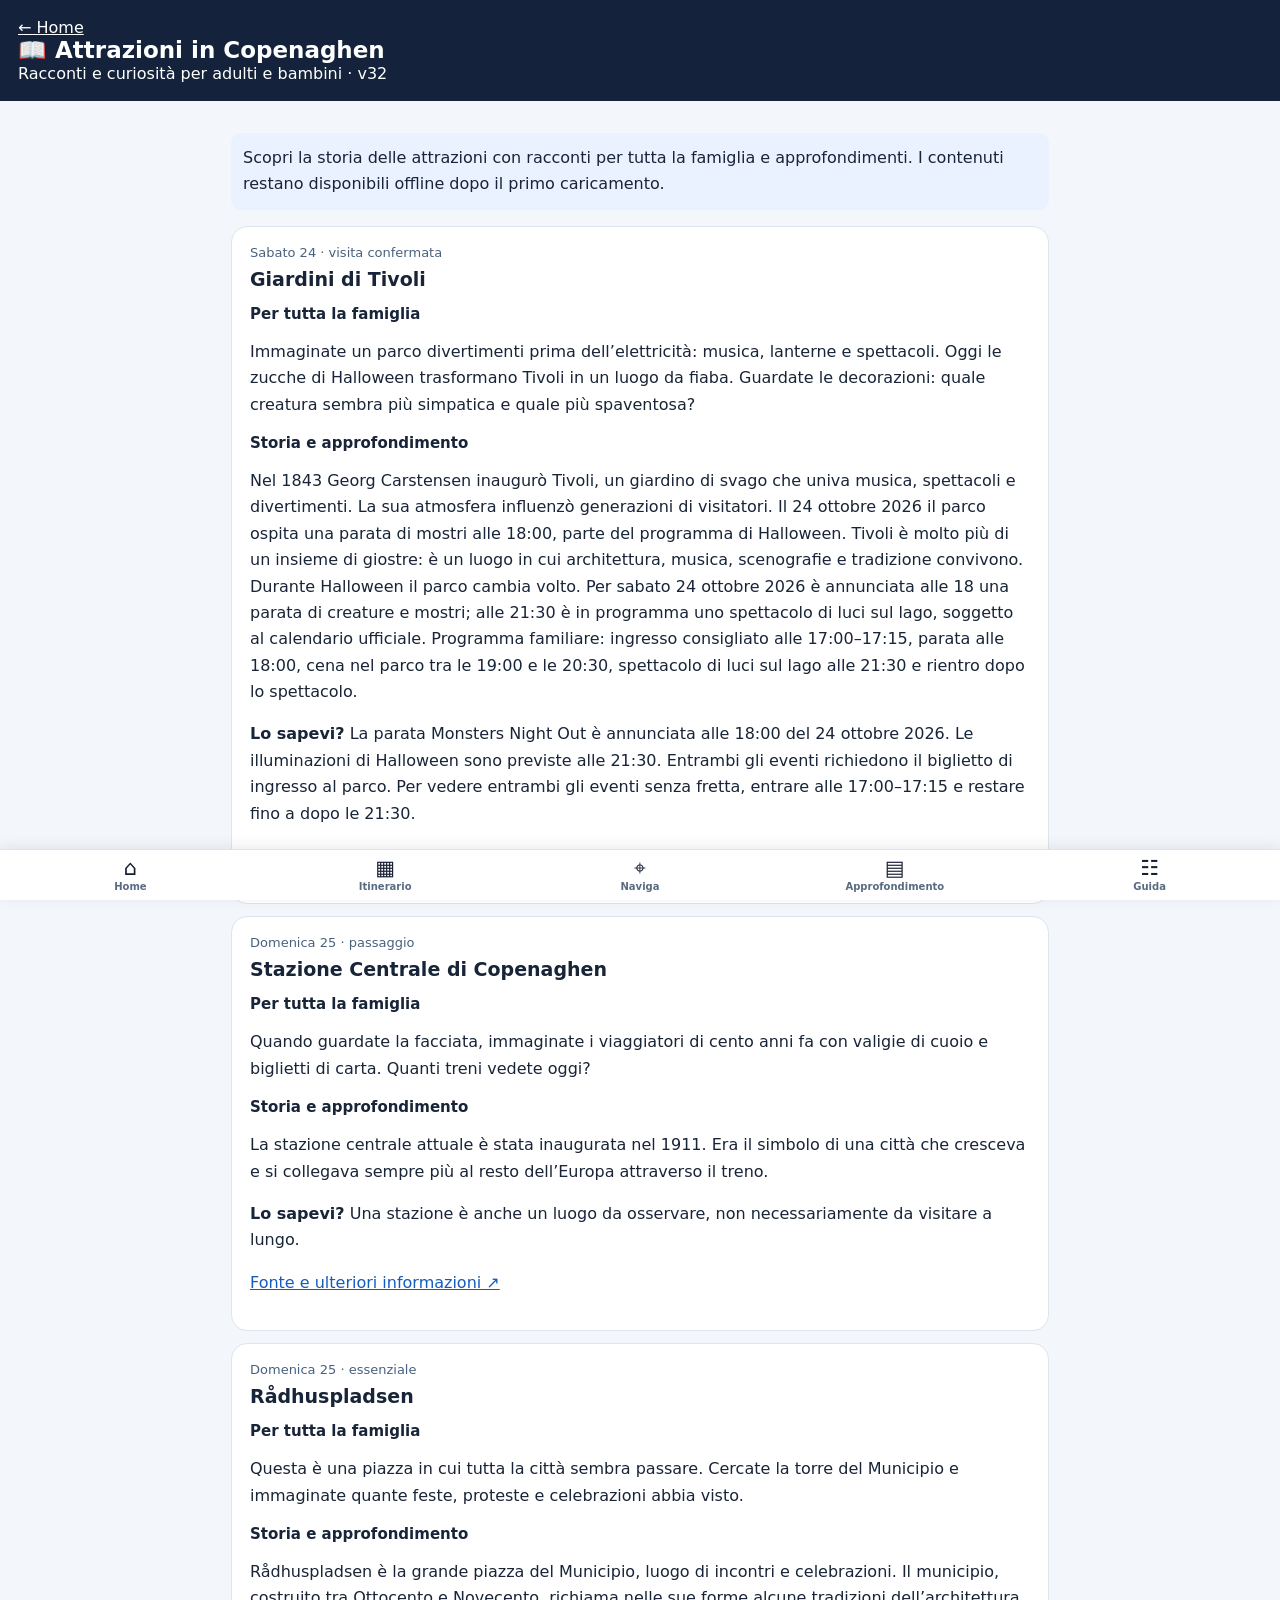
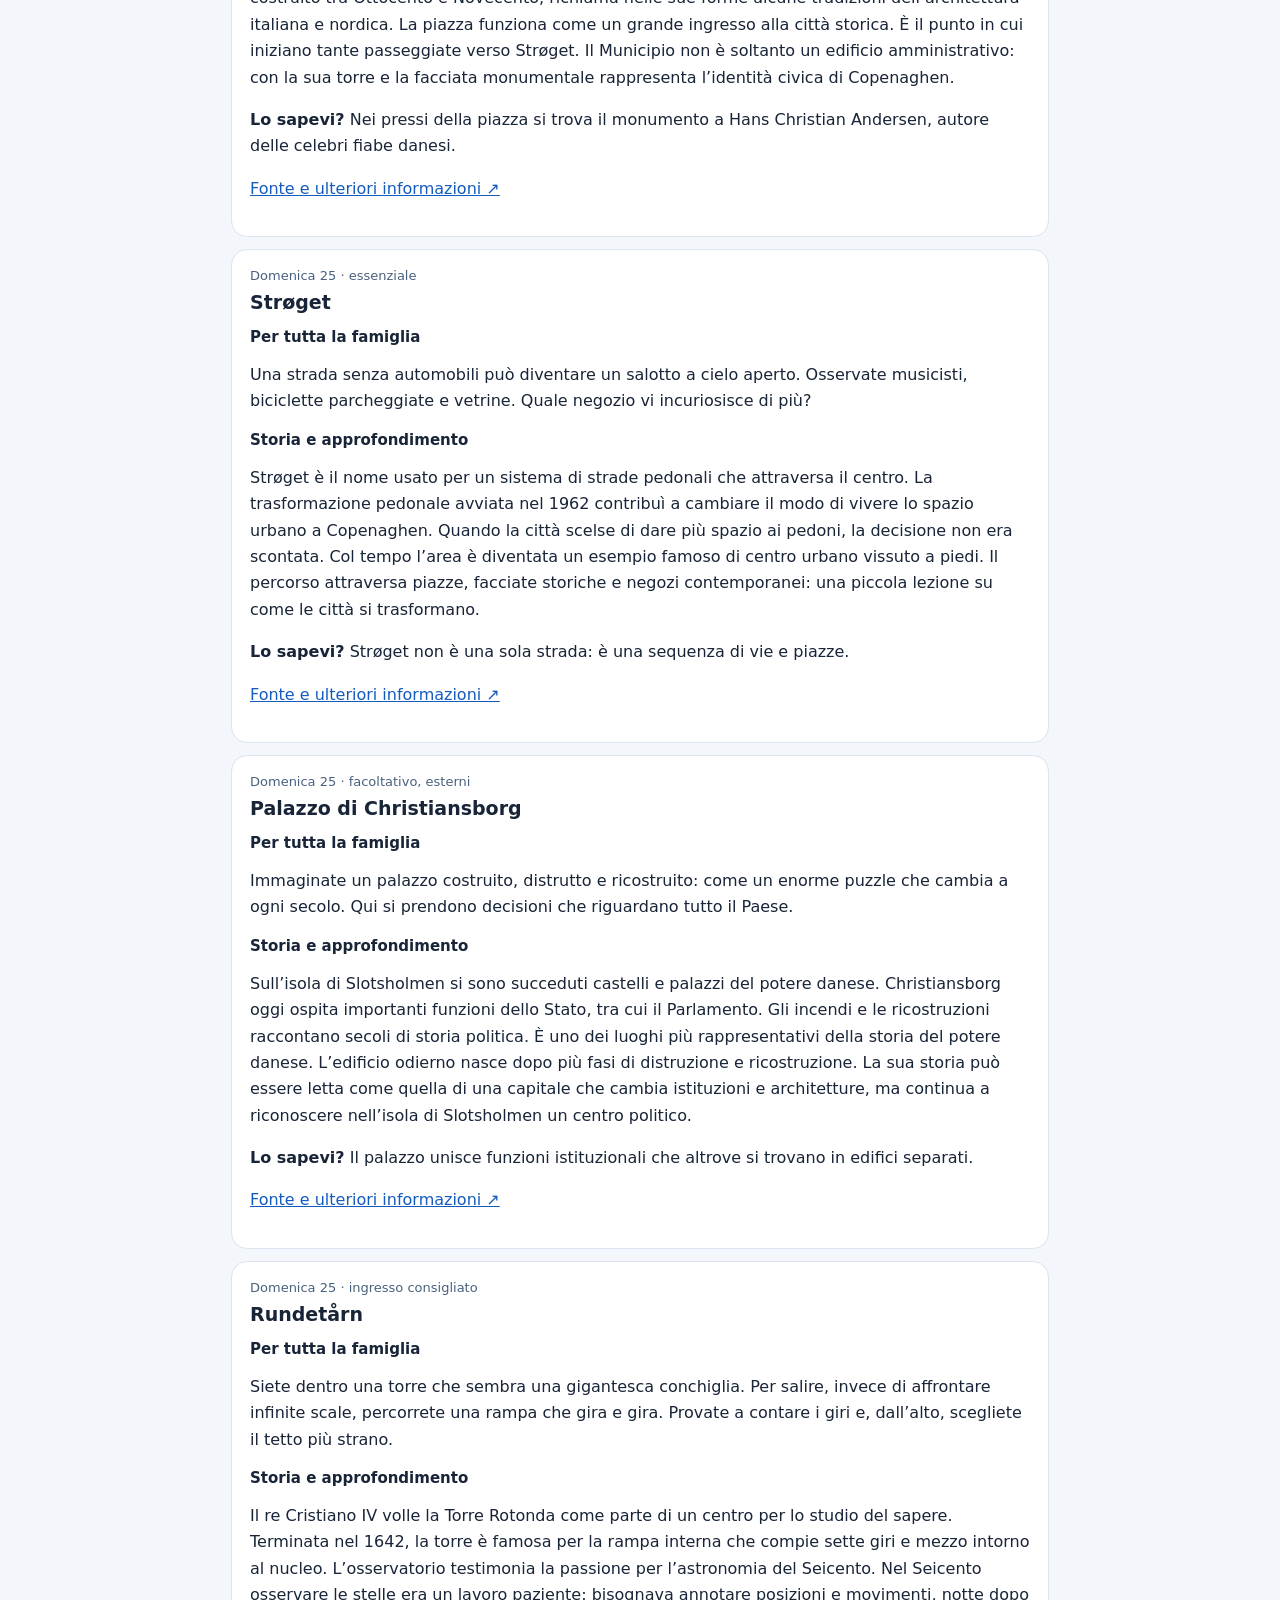
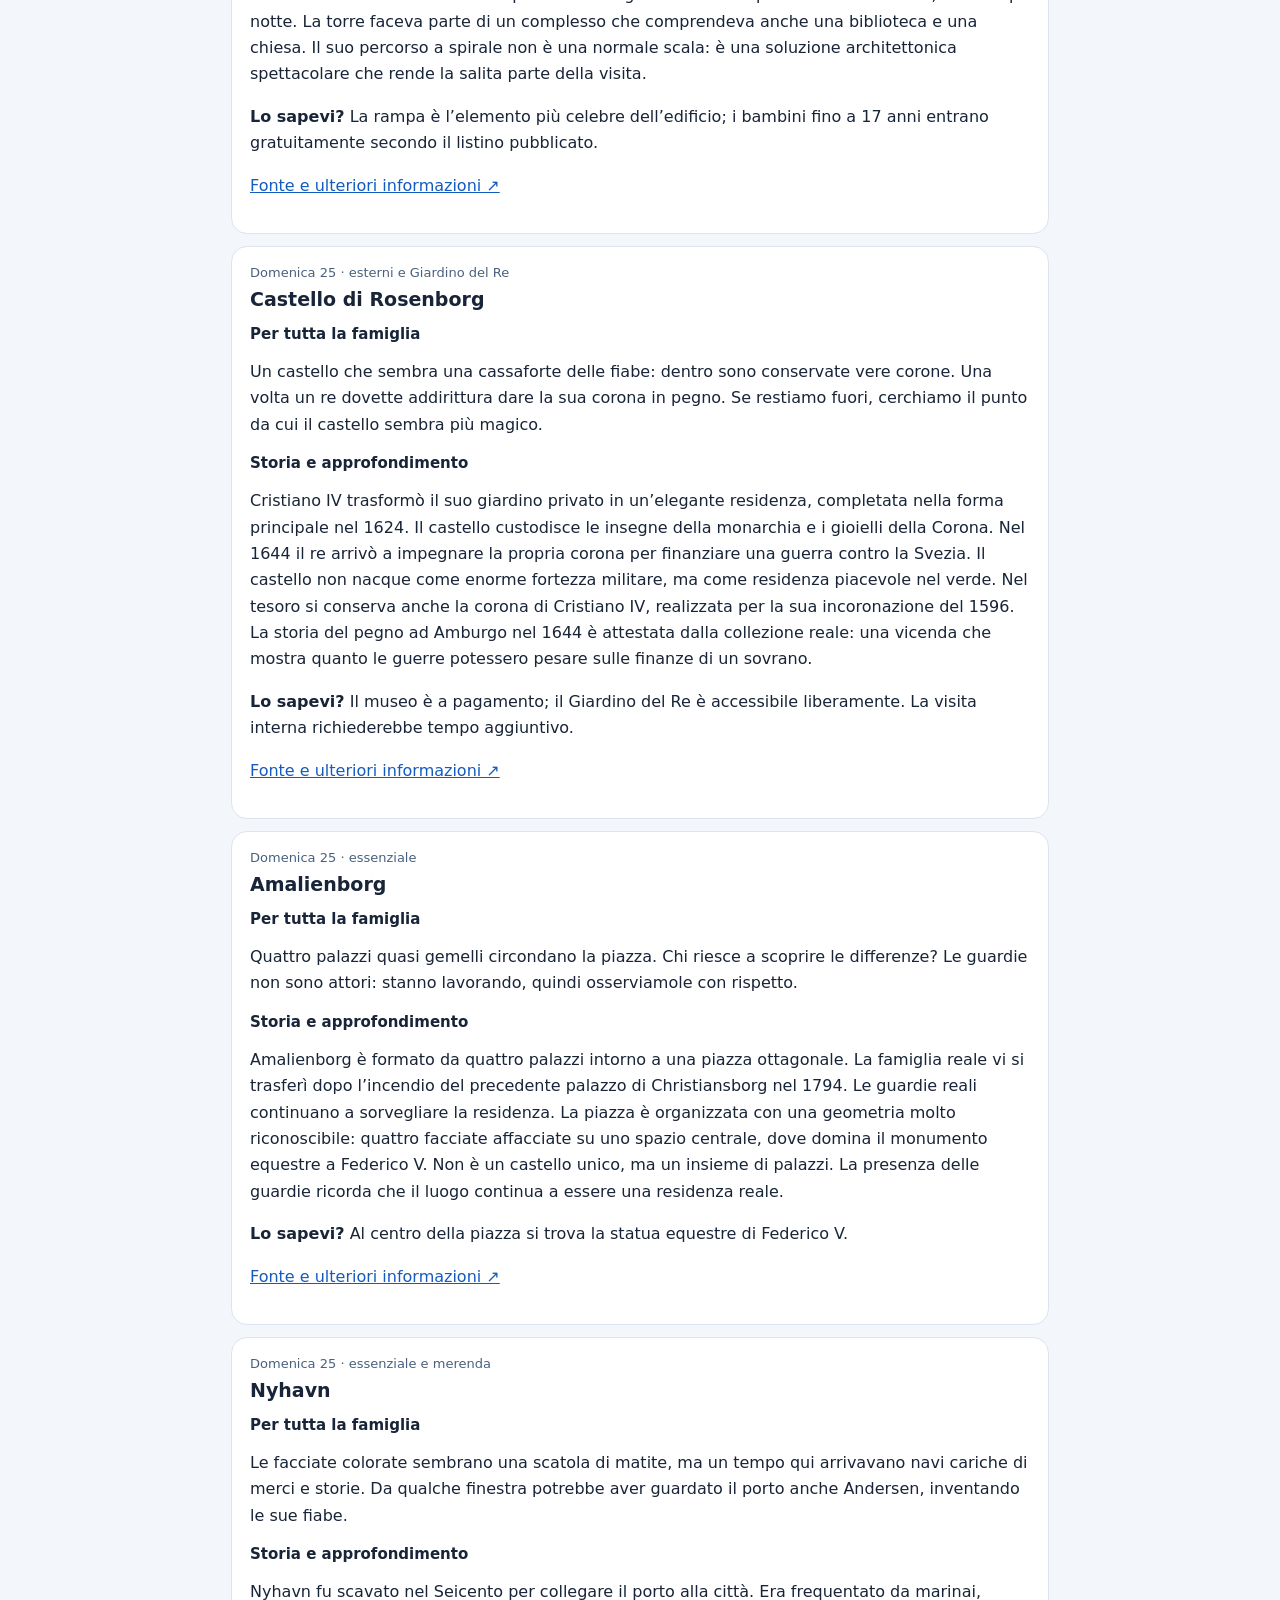
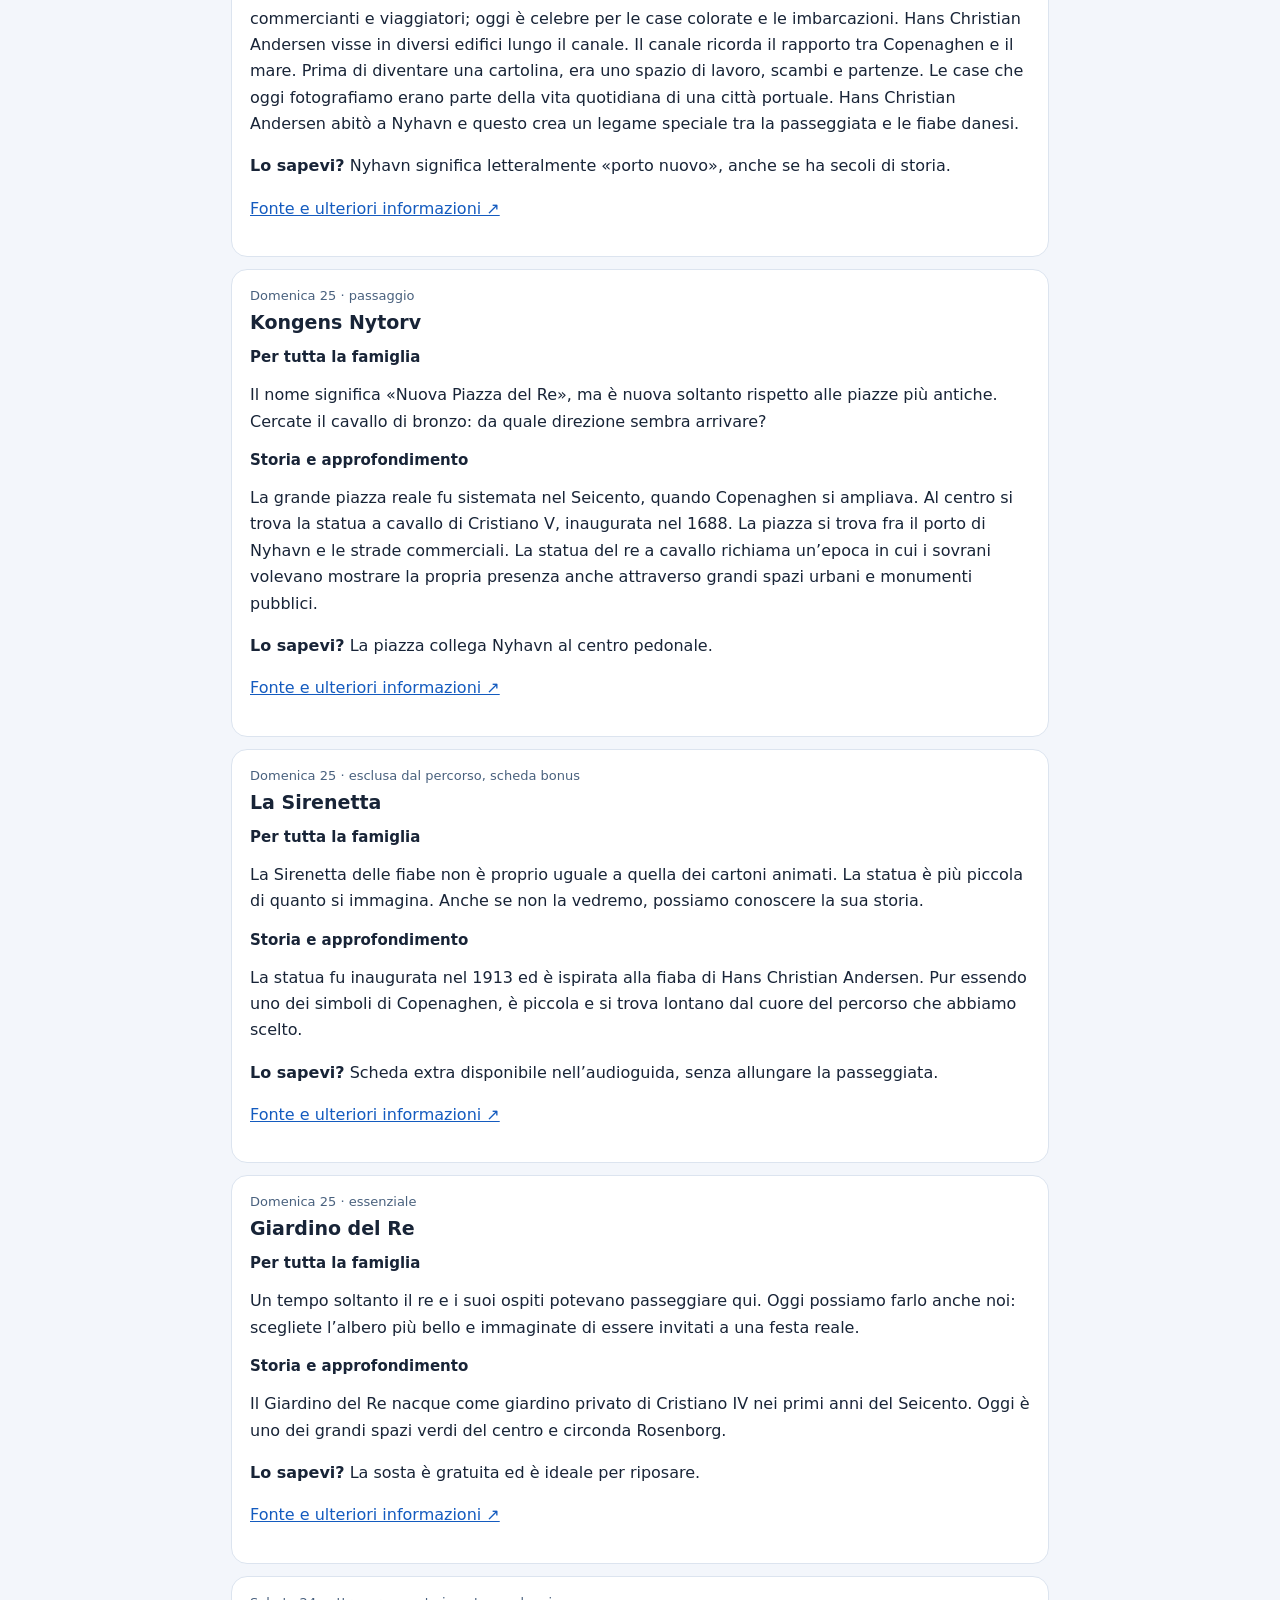
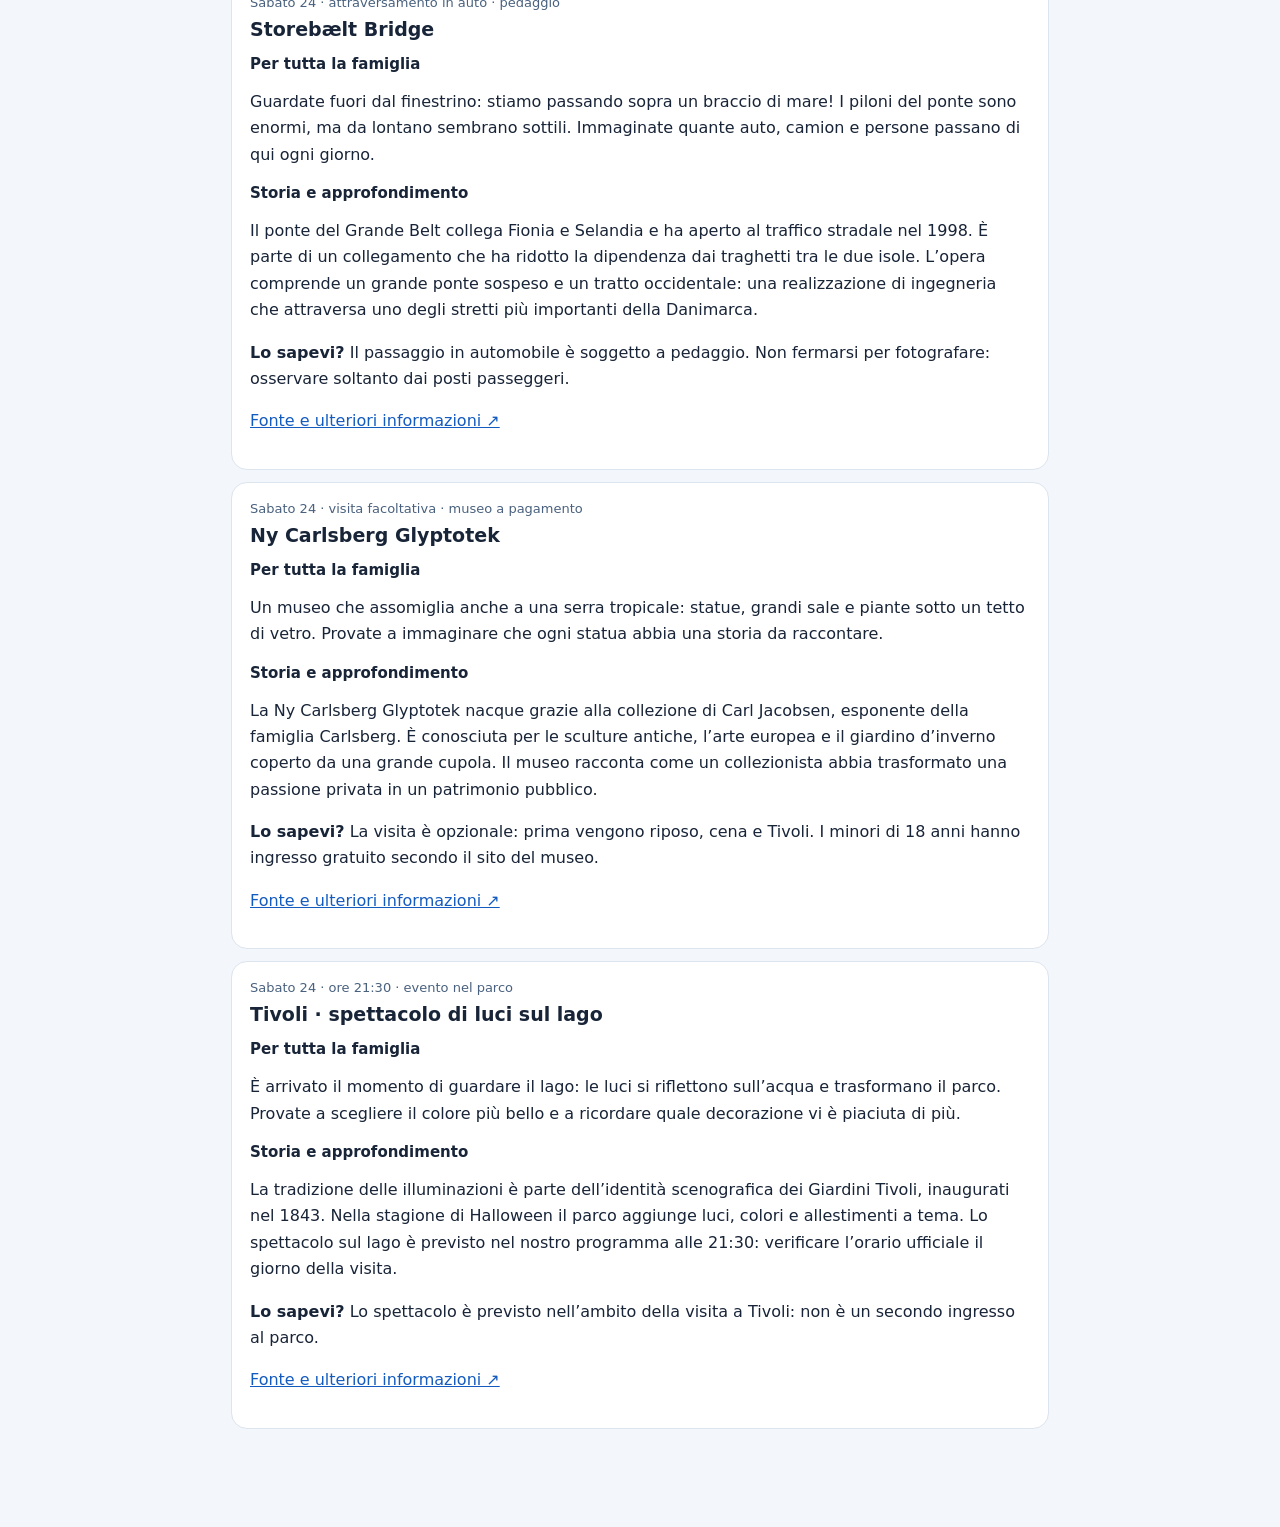
==== approfondimento.html @ 32ec7ba3 "Add files via upload" ====
<!doctype html><html lang="it"><head><meta charset="utf-8"><meta name="viewport" content="width=device-width,initial-scale=1"><title>Attrazioni in Copenaghen · v32</title><link rel="stylesheet" href="theme.css"><script defer src="theme.js"></script><style>:root{font-family:system-ui,Arial,sans-serif;color:#182437;background:#f3f6fb}*{box-sizing:border-box}body{margin:0}.top{background:#14233b;color:white;padding:18px}main{max-width:850px;margin:auto;padding:16px}.card{background:white;border:1px solid #dce4ef;border-radius:16px;padding:18px;margin:12px 0;break-inside:avoid}.tag{color:#49617e;font-size:13px}h1{margin:0;font-size:23px}h2{font-size:19px;margin:8px 0}h3{font-size:15px;margin-bottom:4px}p{line-height:1.65}a{color:#145bbf}.note{background:#eaf2ff;padding:12px;border-radius:10px}article:target{outline:3px solid #f4ad42;scroll-margin-top:16px}@media print{.top,.note{display:none!important}body{background:white}.card{box-shadow:none;border:1px solid #aaa}main{max-width:none}}</style></head><body><header class="top"><a style="color:white" href="index.html">← Home</a><h1>📖 Attrazioni in Copenaghen</h1><div>Racconti e curiosità per adulti e bambini · v32</div></header><main><p class="note">Scopri la storia delle attrazioni con racconti per tutta la famiglia e approfondimenti. I contenuti restano disponibili offline dopo il primo caricamento.</p><article class="card" id="tappa-0" data-spot="Giardini di Tivoli"><div class="tag">Sabato 24 · visita confermata</div><h2>Giardini di Tivoli</h2><h3>Per tutta la famiglia</h3><p>Immaginate un parco divertimenti prima dell’elettricità: musica, lanterne e spettacoli. Oggi le zucche di Halloween trasformano Tivoli in un luogo da fiaba. Guardate le decorazioni: quale creatura sembra più simpatica e quale più spaventosa?</p><h3>Storia e approfondimento</h3><p>Nel 1843 Georg Carstensen inaugurò Tivoli, un giardino di svago che univa musica, spettacoli e divertimenti. La sua atmosfera influenzò generazioni di visitatori. Il 24 ottobre 2026 il parco ospita una parata di mostri alle 18:00, parte del programma di Halloween. Tivoli è molto più di un insieme di giostre: è un luogo in cui architettura, musica, scenografie e tradizione convivono. Durante Halloween il parco cambia volto. Per sabato 24 ottobre 2026 è annunciata alle 18 una parata di creature e mostri; alle 21:30 è in programma uno spettacolo di luci sul lago, soggetto al calendario ufficiale. Programma familiare: ingresso consigliato alle 17:00–17:15, parata alle 18:00, cena nel parco tra le 19:00 e le 20:30, spettacolo di luci sul lago alle 21:30 e rientro dopo lo spettacolo.</p><p><strong>Lo sapevi?</strong> La parata Monsters Night Out è annunciata alle 18:00 del 24 ottobre 2026. Le illuminazioni di Halloween sono previste alle 21:30. Entrambi gli eventi richiedono il biglietto di ingresso al parco. Per vedere entrambi gli eventi senza fretta, entrare alle 17:00–17:15 e restare fino a dopo le 21:30.</p><p><a target="_blank" rel="noopener" href="https://www.tivoli.dk/en/programme/events/monsters-night-out">Fonte e ulteriori informazioni ↗</a></p></article><article class="card" id="tappa-1" data-spot="Stazione Centrale di Copenaghen"><div class="tag">Domenica 25 · passaggio</div><h2>Stazione Centrale di Copenaghen</h2><h3>Per tutta la famiglia</h3><p>Quando guardate la facciata, immaginate i viaggiatori di cento anni fa con valigie di cuoio e biglietti di carta. Quanti treni vedete oggi?</p><h3>Storia e approfondimento</h3><p>La stazione centrale attuale è stata inaugurata nel 1911. Era il simbolo di una città che cresceva e si collegava sempre più al resto dell’Europa attraverso il treno. </p><p><strong>Lo sapevi?</strong> Una stazione è anche un luogo da osservare, non necessariamente da visitare a lungo.</p><p><a target="_blank" rel="noopener" href="https://www.visitcopenhagen.com/">Fonte e ulteriori informazioni ↗</a></p></article><article class="card" id="tappa-2" data-spot="Rådhuspladsen"><div class="tag">Domenica 25 · essenziale</div><h2>Rådhuspladsen</h2><h3>Per tutta la famiglia</h3><p>Questa è una piazza in cui tutta la città sembra passare. Cercate la torre del Municipio e immaginate quante feste, proteste e celebrazioni abbia visto.</p><h3>Storia e approfondimento</h3><p>Rådhuspladsen è la grande piazza del Municipio, luogo di incontri e celebrazioni. Il municipio, costruito tra Ottocento e Novecento, richiama nelle sue forme alcune tradizioni dell’architettura italiana e nordica. La piazza funziona come un grande ingresso alla città storica. È il punto in cui iniziano tante passeggiate verso Strøget. Il Municipio non è soltanto un edificio amministrativo: con la sua torre e la facciata monumentale rappresenta l’identità civica di Copenaghen.</p><p><strong>Lo sapevi?</strong> Nei pressi della piazza si trova il monumento a Hans Christian Andersen, autore delle celebri fiabe danesi.</p><p><a target="_blank" rel="noopener" href="https://www.visitcopenhagen.com/">Fonte e ulteriori informazioni ↗</a></p></article><article class="card" id="tappa-3" data-spot="Strøget"><div class="tag">Domenica 25 · essenziale</div><h2>Strøget</h2><h3>Per tutta la famiglia</h3><p>Una strada senza automobili può diventare un salotto a cielo aperto. Osservate musicisti, biciclette parcheggiate e vetrine. Quale negozio vi incuriosisce di più?</p><h3>Storia e approfondimento</h3><p>Strøget è il nome usato per un sistema di strade pedonali che attraversa il centro. La trasformazione pedonale avviata nel 1962 contribuì a cambiare il modo di vivere lo spazio urbano a Copenaghen. Quando la città scelse di dare più spazio ai pedoni, la decisione non era scontata. Col tempo l’area è diventata un esempio famoso di centro urbano vissuto a piedi. Il percorso attraversa piazze, facciate storiche e negozi contemporanei: una piccola lezione su come le città si trasformano.</p><p><strong>Lo sapevi?</strong> Strøget non è una sola strada: è una sequenza di vie e piazze.</p><p><a target="_blank" rel="noopener" href="https://www.visitcopenhagen.com/">Fonte e ulteriori informazioni ↗</a></p></article><article class="card" id="tappa-4" data-spot="Palazzo di Christiansborg"><div class="tag">Domenica 25 · facoltativo, esterni</div><h2>Palazzo di Christiansborg</h2><h3>Per tutta la famiglia</h3><p>Immaginate un palazzo costruito, distrutto e ricostruito: come un enorme puzzle che cambia a ogni secolo. Qui si prendono decisioni che riguardano tutto il Paese.</p><h3>Storia e approfondimento</h3><p>Sull’isola di Slotsholmen si sono succeduti castelli e palazzi del potere danese. Christiansborg oggi ospita importanti funzioni dello Stato, tra cui il Parlamento. Gli incendi e le ricostruzioni raccontano secoli di storia politica. È uno dei luoghi più rappresentativi della storia del potere danese. L’edificio odierno nasce dopo più fasi di distruzione e ricostruzione. La sua storia può essere letta come quella di una capitale che cambia istituzioni e architetture, ma continua a riconoscere nell’isola di Slotsholmen un centro politico.</p><p><strong>Lo sapevi?</strong> Il palazzo unisce funzioni istituzionali che altrove si trovano in edifici separati.</p><p><a target="_blank" rel="noopener" href="https://www.christiansborg.dk/">Fonte e ulteriori informazioni ↗</a></p></article><article class="card" id="tappa-5" data-spot="Rundetårn"><div class="tag">Domenica 25 · ingresso consigliato</div><h2>Rundetårn</h2><h3>Per tutta la famiglia</h3><p>Siete dentro una torre che sembra una gigantesca conchiglia. Per salire, invece di affrontare infinite scale, percorrete una rampa che gira e gira. Provate a contare i giri e, dall’alto, scegliete il tetto più strano.</p><h3>Storia e approfondimento</h3><p>Il re Cristiano IV volle la Torre Rotonda come parte di un centro per lo studio del sapere. Terminata nel 1642, la torre è famosa per la rampa interna che compie sette giri e mezzo intorno al nucleo. L’osservatorio testimonia la passione per l’astronomia del Seicento. Nel Seicento osservare le stelle era un lavoro paziente: bisognava annotare posizioni e movimenti, notte dopo notte. La torre faceva parte di un complesso che comprendeva anche una biblioteca e una chiesa. Il suo percorso a spirale non è una normale scala: è una soluzione architettonica spettacolare che rende la salita parte della visita.</p><p><strong>Lo sapevi?</strong> La rampa è l’elemento più celebre dell’edificio; i bambini fino a 17 anni entrano gratuitamente secondo il listino pubblicato.</p><p><a target="_blank" rel="noopener" href="https://www.rundetaarn.dk/en/intro/the-spiral-ramp/">Fonte e ulteriori informazioni ↗</a></p></article><article class="card" id="tappa-6" data-spot="Castello di Rosenborg"><div class="tag">Domenica 25 · esterni e Giardino del Re</div><h2>Castello di Rosenborg</h2><h3>Per tutta la famiglia</h3><p>Un castello che sembra una cassaforte delle fiabe: dentro sono conservate vere corone. Una volta un re dovette addirittura dare la sua corona in pegno. Se restiamo fuori, cerchiamo il punto da cui il castello sembra più magico.</p><h3>Storia e approfondimento</h3><p>Cristiano IV trasformò il suo giardino privato in un’elegante residenza, completata nella forma principale nel 1624. Il castello custodisce le insegne della monarchia e i gioielli della Corona. Nel 1644 il re arrivò a impegnare la propria corona per finanziare una guerra contro la Svezia. Il castello non nacque come enorme fortezza militare, ma come residenza piacevole nel verde. Nel tesoro si conserva anche la corona di Cristiano IV, realizzata per la sua incoronazione del 1596. La storia del pegno ad Amburgo nel 1644 è attestata dalla collezione reale: una vicenda che mostra quanto le guerre potessero pesare sulle finanze di un sovrano.</p><p><strong>Lo sapevi?</strong> Il museo è a pagamento; il Giardino del Re è accessibile liberamente. La visita interna richiederebbe tempo aggiuntivo.</p><p><a target="_blank" rel="noopener" href="https://denkongeligesamling.dk/en/rosenborg/">Fonte e ulteriori informazioni ↗</a></p></article><article class="card" id="tappa-7" data-spot="Amalienborg"><div class="tag">Domenica 25 · essenziale</div><h2>Amalienborg</h2><h3>Per tutta la famiglia</h3><p>Quattro palazzi quasi gemelli circondano la piazza. Chi riesce a scoprire le differenze? Le guardie non sono attori: stanno lavorando, quindi osserviamole con rispetto.</p><h3>Storia e approfondimento</h3><p>Amalienborg è formato da quattro palazzi intorno a una piazza ottagonale. La famiglia reale vi si trasferì dopo l’incendio del precedente palazzo di Christiansborg nel 1794. Le guardie reali continuano a sorvegliare la residenza. La piazza è organizzata con una geometria molto riconoscibile: quattro facciate affacciate su uno spazio centrale, dove domina il monumento equestre a Federico V. Non è un castello unico, ma un insieme di palazzi. La presenza delle guardie ricorda che il luogo continua a essere una residenza reale.</p><p><strong>Lo sapevi?</strong> Al centro della piazza si trova la statua equestre di Federico V.</p><p><a target="_blank" rel="noopener" href="https://denkongeligesamling.dk/en/amalienborg/">Fonte e ulteriori informazioni ↗</a></p></article><article class="card" id="tappa-8" data-spot="Nyhavn"><div class="tag">Domenica 25 · essenziale e merenda</div><h2>Nyhavn</h2><h3>Per tutta la famiglia</h3><p>Le facciate colorate sembrano una scatola di matite, ma un tempo qui arrivavano navi cariche di merci e storie. Da qualche finestra potrebbe aver guardato il porto anche Andersen, inventando le sue fiabe.</p><h3>Storia e approfondimento</h3><p>Nyhavn fu scavato nel Seicento per collegare il porto alla città. Era frequentato da marinai, commercianti e viaggiatori; oggi è celebre per le case colorate e le imbarcazioni. Hans Christian Andersen visse in diversi edifici lungo il canale. Il canale ricorda il rapporto tra Copenaghen e il mare. Prima di diventare una cartolina, era uno spazio di lavoro, scambi e partenze. Le case che oggi fotografiamo erano parte della vita quotidiana di una città portuale. Hans Christian Andersen abitò a Nyhavn e questo crea un legame speciale tra la passeggiata e le fiabe danesi.</p><p><strong>Lo sapevi?</strong> Nyhavn significa letteralmente «porto nuovo», anche se ha secoli di storia.</p><p><a target="_blank" rel="noopener" href="https://www.visitcopenhagen.com/">Fonte e ulteriori informazioni ↗</a></p></article><article class="card" id="tappa-9" data-spot="Kongens Nytorv"><div class="tag">Domenica 25 · passaggio</div><h2>Kongens Nytorv</h2><h3>Per tutta la famiglia</h3><p>Il nome significa «Nuova Piazza del Re», ma è nuova soltanto rispetto alle piazze più antiche. Cercate il cavallo di bronzo: da quale direzione sembra arrivare?</p><h3>Storia e approfondimento</h3><p>La grande piazza reale fu sistemata nel Seicento, quando Copenaghen si ampliava. Al centro si trova la statua a cavallo di Cristiano V, inaugurata nel 1688. La piazza si trova fra il porto di Nyhavn e le strade commerciali. La statua del re a cavallo richiama un’epoca in cui i sovrani volevano mostrare la propria presenza anche attraverso grandi spazi urbani e monumenti pubblici.</p><p><strong>Lo sapevi?</strong> La piazza collega Nyhavn al centro pedonale.</p><p><a target="_blank" rel="noopener" href="https://www.visitcopenhagen.com/">Fonte e ulteriori informazioni ↗</a></p></article><article class="card" id="tappa-10" data-spot="La Sirenetta"><div class="tag">Domenica 25 · esclusa dal percorso, scheda bonus</div><h2>La Sirenetta</h2><h3>Per tutta la famiglia</h3><p>La Sirenetta delle fiabe non è proprio uguale a quella dei cartoni animati. La statua è più piccola di quanto si immagina. Anche se non la vedremo, possiamo conoscere la sua storia.</p><h3>Storia e approfondimento</h3><p>La statua fu inaugurata nel 1913 ed è ispirata alla fiaba di Hans Christian Andersen. Pur essendo uno dei simboli di Copenaghen, è piccola e si trova lontano dal cuore del percorso che abbiamo scelto. </p><p><strong>Lo sapevi?</strong> Scheda extra disponibile nell’audioguida, senza allungare la passeggiata.</p><p><a target="_blank" rel="noopener" href="https://www.visitcopenhagen.com/">Fonte e ulteriori informazioni ↗</a></p></article><article class="card" id="tappa-11" data-spot="Giardino del Re"><div class="tag">Domenica 25 · essenziale</div><h2>Giardino del Re</h2><h3>Per tutta la famiglia</h3><p>Un tempo soltanto il re e i suoi ospiti potevano passeggiare qui. Oggi possiamo farlo anche noi: scegliete l’albero più bello e immaginate di essere invitati a una festa reale.</p><h3>Storia e approfondimento</h3><p>Il Giardino del Re nacque come giardino privato di Cristiano IV nei primi anni del Seicento. Oggi è uno dei grandi spazi verdi del centro e circonda Rosenborg. </p><p><strong>Lo sapevi?</strong> La sosta è gratuita ed è ideale per riposare.</p><p><a target="_blank" rel="noopener" href="https://denkongeligesamling.dk/en/rosenborg/">Fonte e ulteriori informazioni ↗</a></p></article><article class="card" id="tappa-12" data-spot="Storebælt Bridge"><div class="tag">Sabato 24 · attraversamento in auto · pedaggio</div><h2>Storebælt Bridge</h2><h3>Per tutta la famiglia</h3><p>Guardate fuori dal finestrino: stiamo passando sopra un braccio di mare! I piloni del ponte sono enormi, ma da lontano sembrano sottili. Immaginate quante auto, camion e persone passano di qui ogni giorno.</p><h3>Storia e approfondimento</h3><p>Il ponte del Grande Belt collega Fionia e Selandia e ha aperto al traffico stradale nel 1998. È parte di un collegamento che ha ridotto la dipendenza dai traghetti tra le due isole. L’opera comprende un grande ponte sospeso e un tratto occidentale: una realizzazione di ingegneria che attraversa uno degli stretti più importanti della Danimarca.</p><p><strong>Lo sapevi?</strong> Il passaggio in automobile è soggetto a pedaggio. Non fermarsi per fotografare: osservare soltanto dai posti passeggeri.</p><p><a target="_blank" rel="noopener" href="https://www.storebaelt.dk/en/">Fonte e ulteriori informazioni ↗</a></p></article><article class="card" id="tappa-13" data-spot="Ny Carlsberg Glyptotek"><div class="tag">Sabato 24 · visita facoltativa · museo a pagamento</div><h2>Ny Carlsberg Glyptotek</h2><h3>Per tutta la famiglia</h3><p>Un museo che assomiglia anche a una serra tropicale: statue, grandi sale e piante sotto un tetto di vetro. Provate a immaginare che ogni statua abbia una storia da raccontare.</p><h3>Storia e approfondimento</h3><p>La Ny Carlsberg Glyptotek nacque grazie alla collezione di Carl Jacobsen, esponente della famiglia Carlsberg. È conosciuta per le sculture antiche, l’arte europea e il giardino d’inverno coperto da una grande cupola. Il museo racconta come un collezionista abbia trasformato una passione privata in un patrimonio pubblico.</p><p><strong>Lo sapevi?</strong> La visita è opzionale: prima vengono riposo, cena e Tivoli. I minori di 18 anni hanno ingresso gratuito secondo il sito del museo.</p><p><a target="_blank" rel="noopener" href="https://glyptoteket.com/visit/visit-with-children">Fonte e ulteriori informazioni ↗</a></p></article><article class="card" id="tappa-14" data-spot="Tivoli · spettacolo di luci sul lago"><div class="tag">Sabato 24 · ore 21:30 · evento nel parco</div><h2>Tivoli · spettacolo di luci sul lago</h2><h3>Per tutta la famiglia</h3><p>È arrivato il momento di guardare il lago: le luci si riflettono sull’acqua e trasformano il parco. Provate a scegliere il colore più bello e a ricordare quale decorazione vi è piaciuta di più.</p><h3>Storia e approfondimento</h3><p>La tradizione delle illuminazioni è parte dell’identità scenografica dei Giardini Tivoli, inaugurati nel 1843. Nella stagione di Halloween il parco aggiunge luci, colori e allestimenti a tema. Lo spettacolo sul lago è previsto nel nostro programma alle 21:30: verificare l’orario ufficiale il giorno della visita.</p><p><strong>Lo sapevi?</strong> Lo spettacolo è previsto nell’ambito della visita a Tivoli: non è un secondo ingresso al parco.</p><p><a target="_blank" rel="noopener" href="https://www.tivoli.dk/en/opening-hours-and-seasons/halloween-in-tivoli">Fonte e ulteriori informazioni ↗</a></p></article></main><script>(function(){const spot=new URLSearchParams(location.search).get('spot');if(spot){const el=[...document.querySelectorAll('[data-spot]')].find(e=>e.dataset.spot===spot);if(el){requestAnimationFrame(()=>{el.scrollIntoView({block:'start'});el.style.outline='3px solid #f4ad42'})}}if('serviceWorker' in navigator&&location.protocol.startsWith('http'))navigator.serviceWorker.register('./sw.js').catch(()=>{});})();</script></body></html>
---- theme.css ----
:root{color-scheme:light}html,body{color-scheme:light}/* v27 global navigation, safe areas and contrast */
body{padding-bottom:70px!important}.bottom-nav{position:fixed;bottom:0;left:0;right:0;z-index:5000;background:#fff;border-top:1px solid #dce3ed;display:flex;justify-content:space-around;padding:7px 3px max(8px,env(safe-area-inset-bottom));box-shadow:0 -2px 14px #00000015}.bottom-nav a{color:#172033!important;text-decoration:none!important;display:flex;flex-direction:column;align-items:center;gap:1px;font-size:21px;flex:1;line-height:1.1}.bottom-nav a span{font-size:10px;color:#596b82!important;font-weight:750}@media print{.bottom-nav{display:none!important}body{padding-bottom:0!important}}


/* v32: consistently legible action buttons on white cards */
a.navbtn,a.action,a[href].navbtn,button.primary,.actions a{color:#fff!important}a.navbtn:visited,a.action:visited{color:#fff!important}.bottom-nav a{color:#172033!important}.bottom-nav a span{color:#596b82!important}
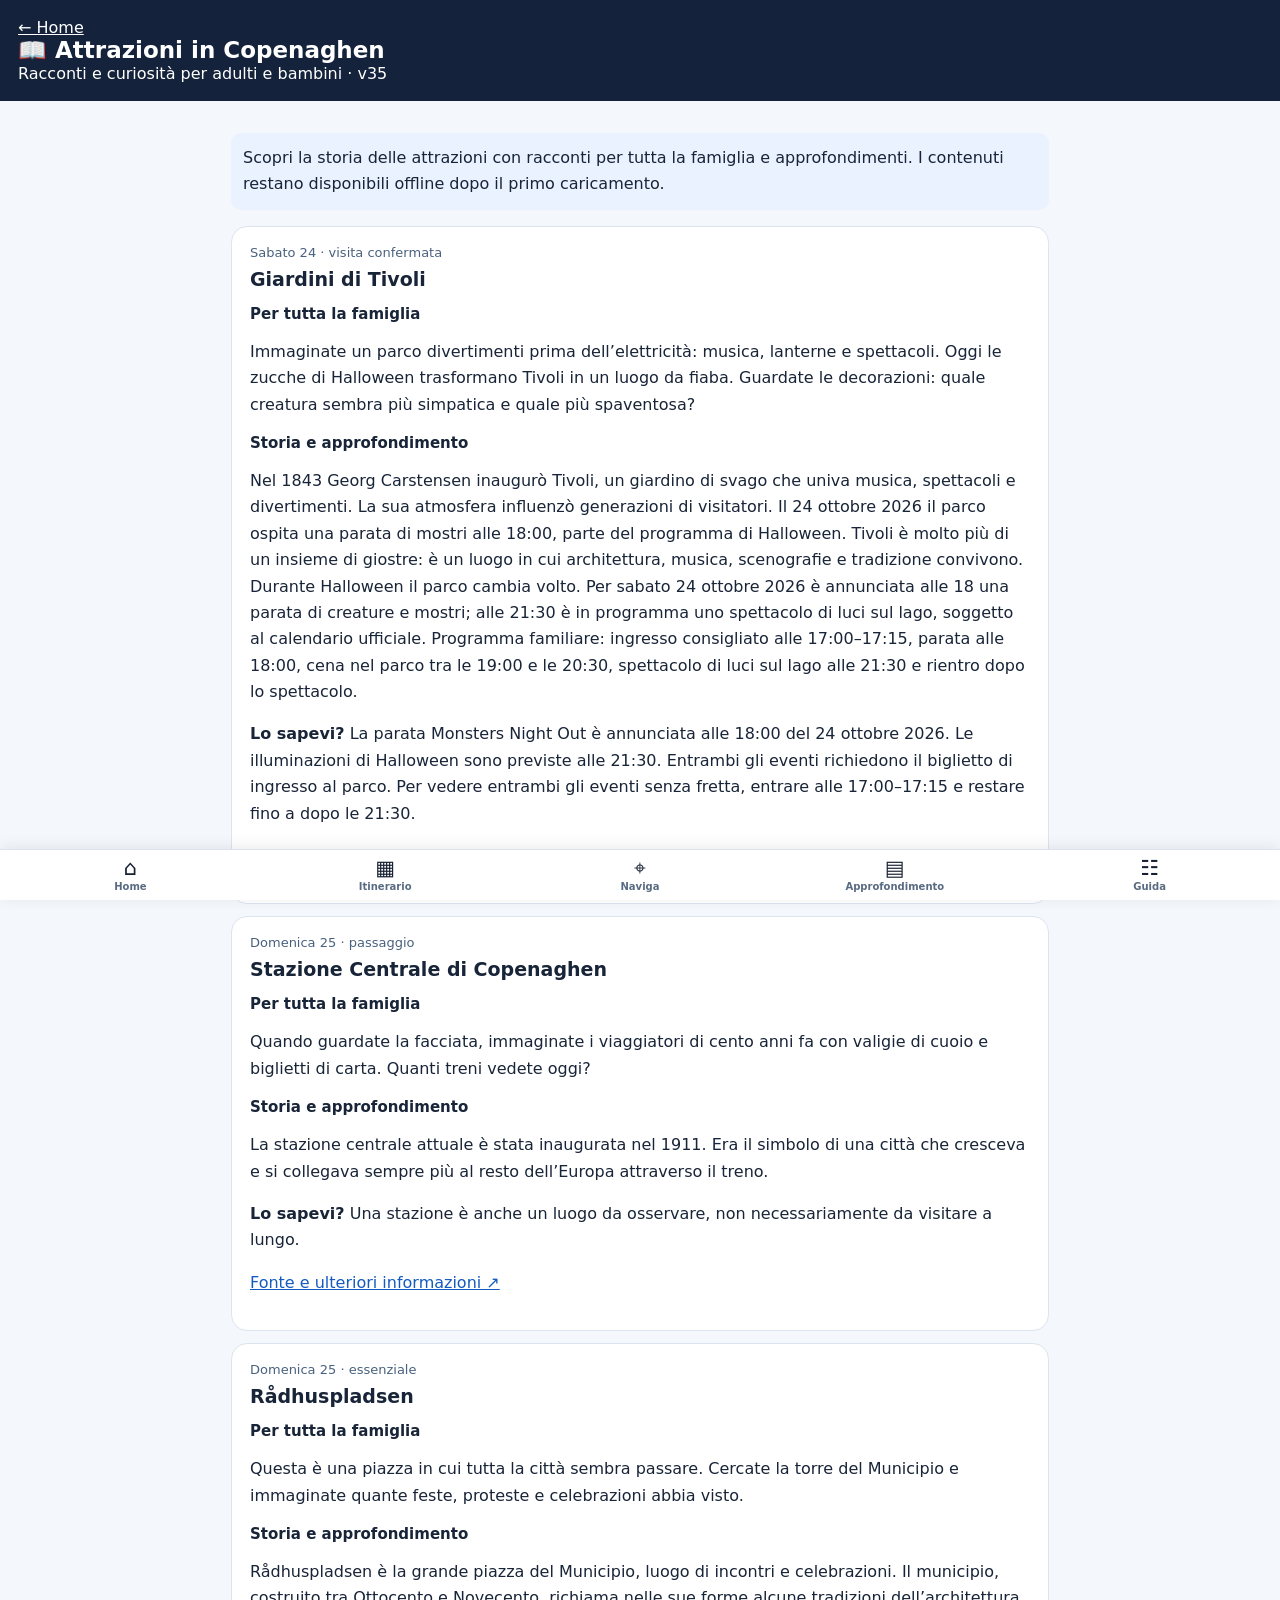
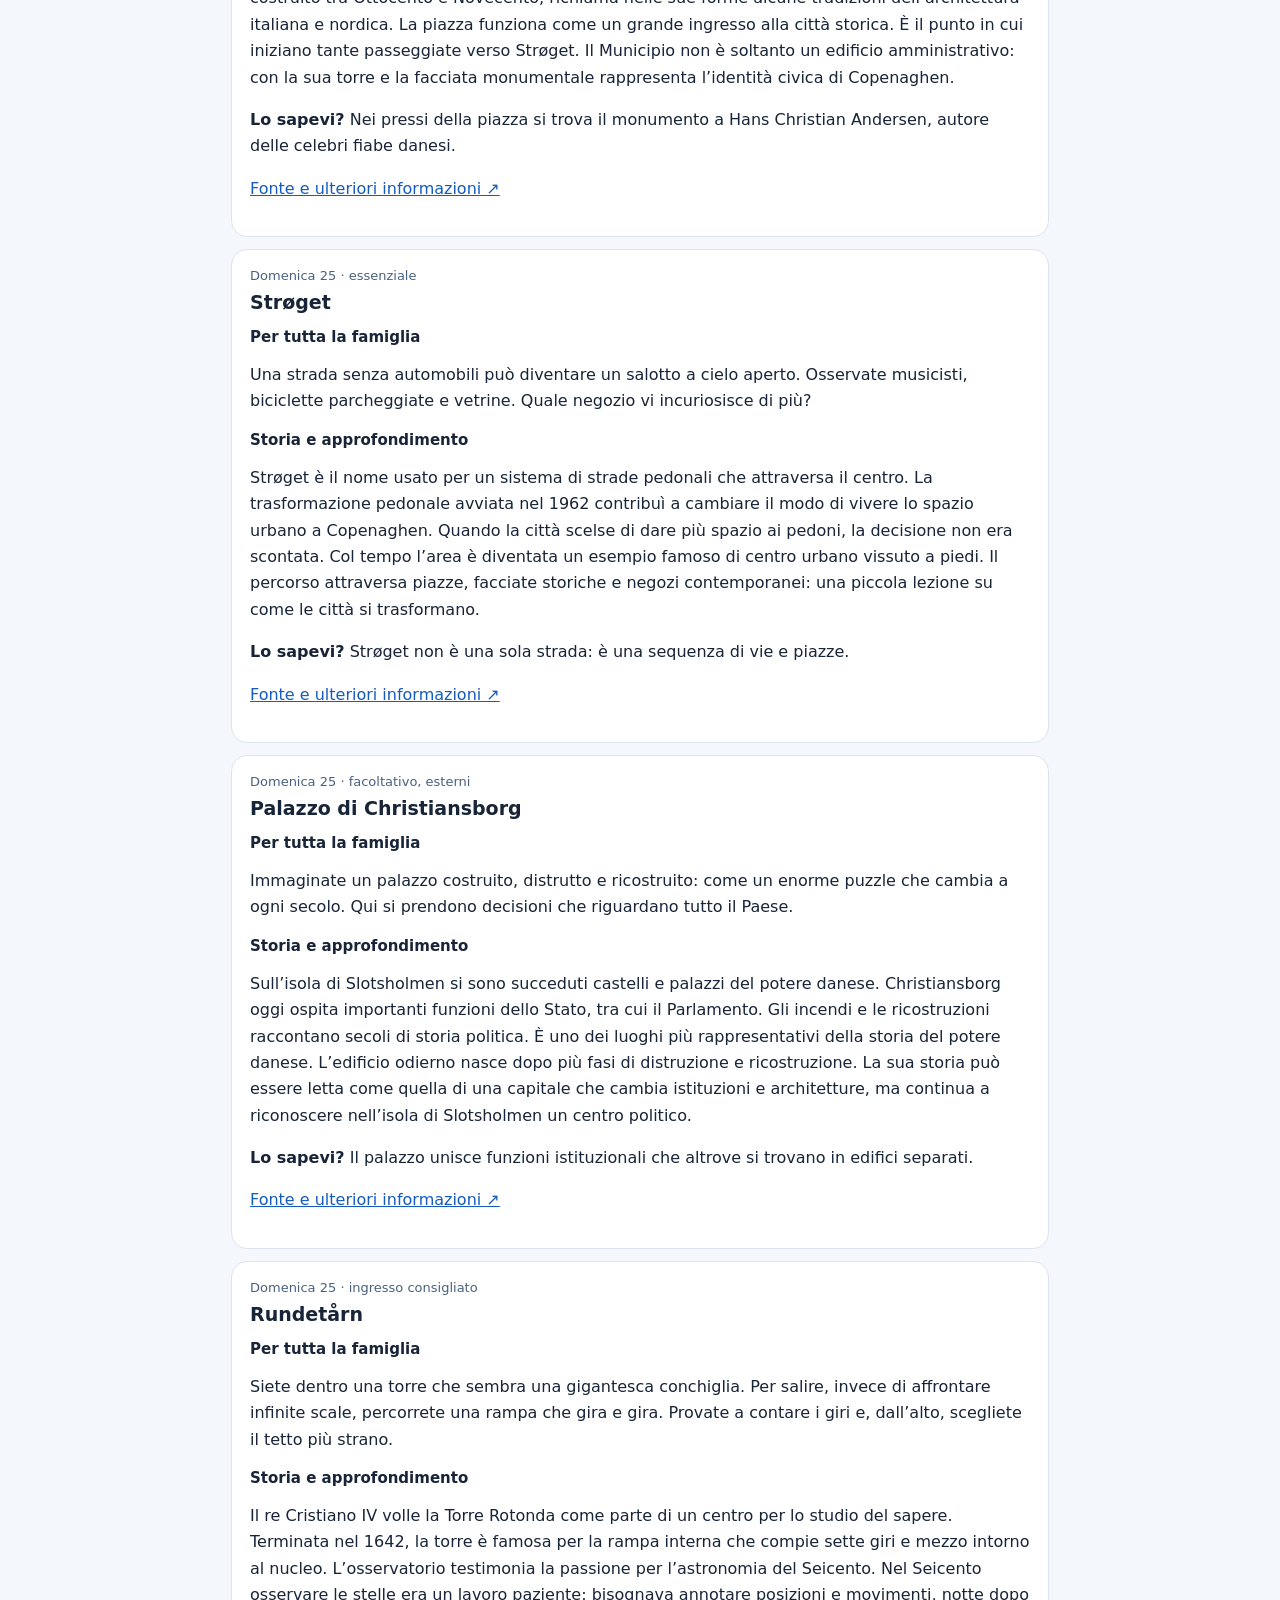
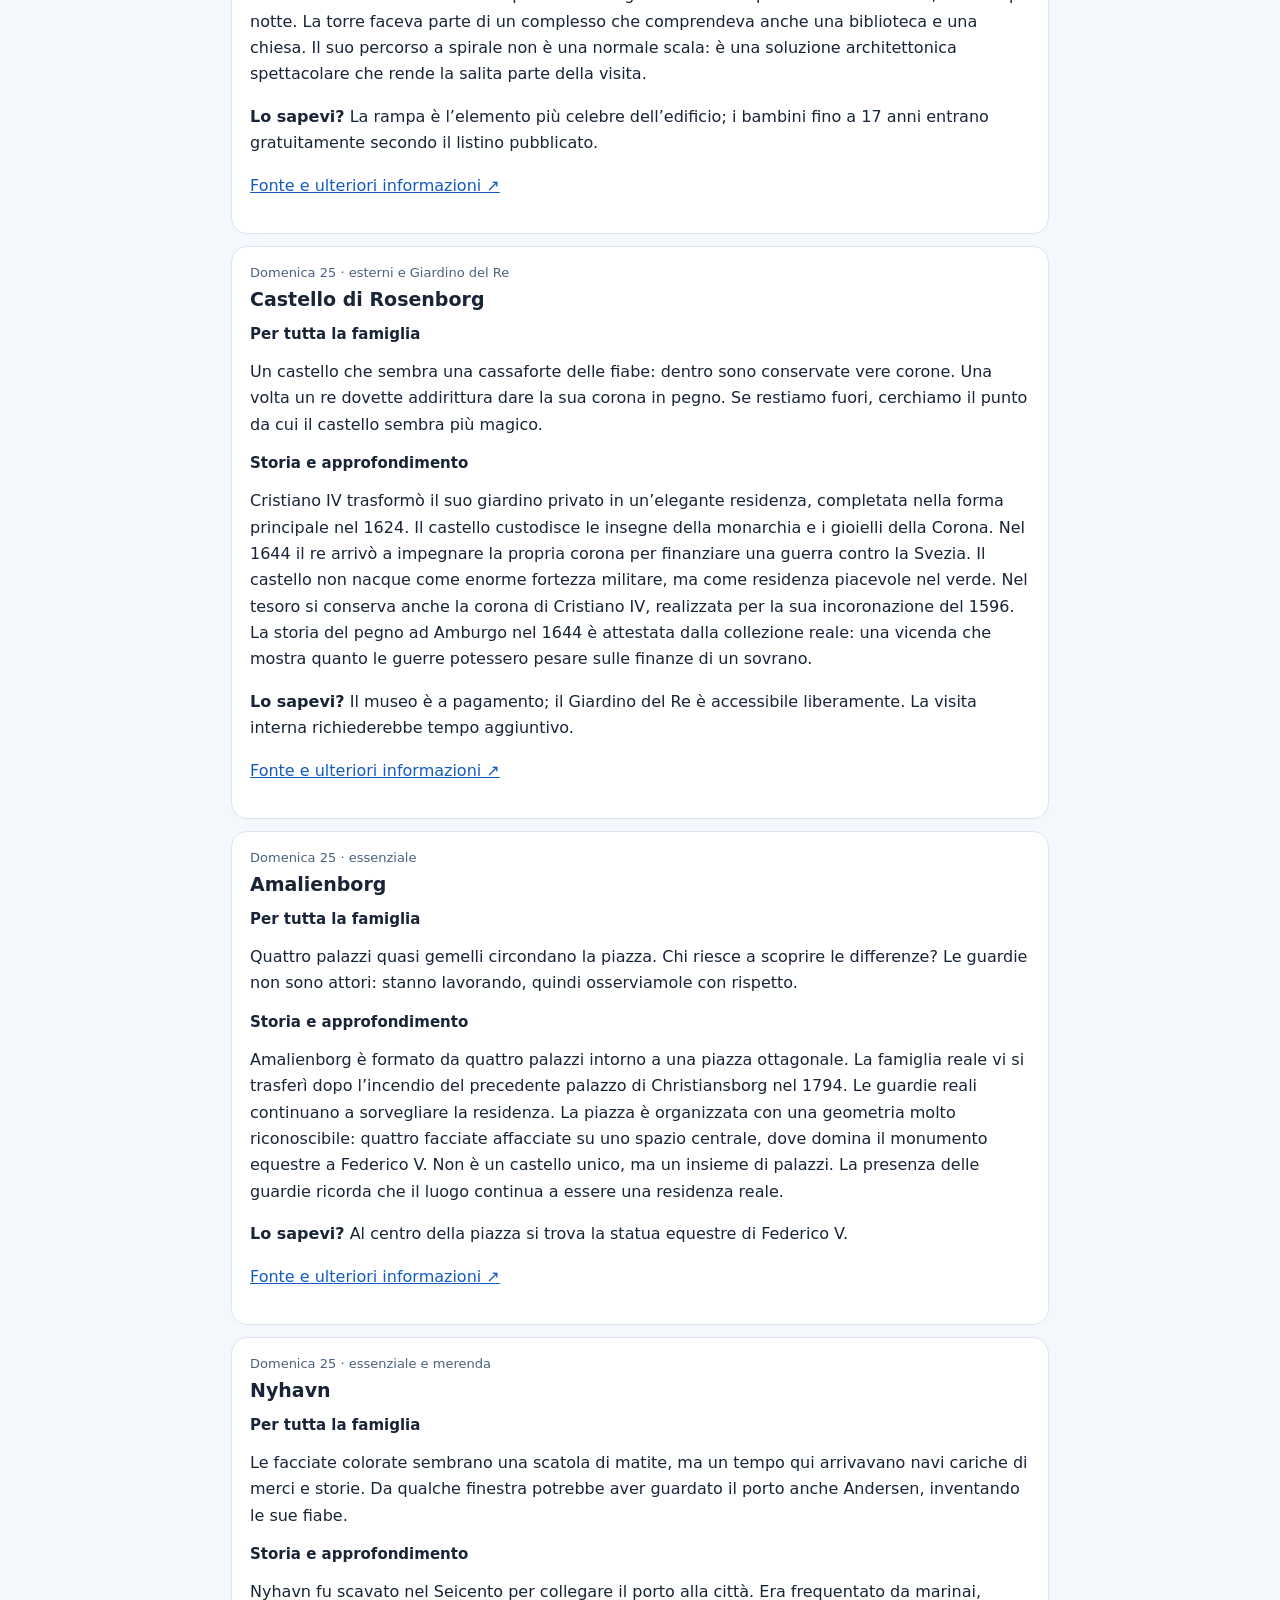
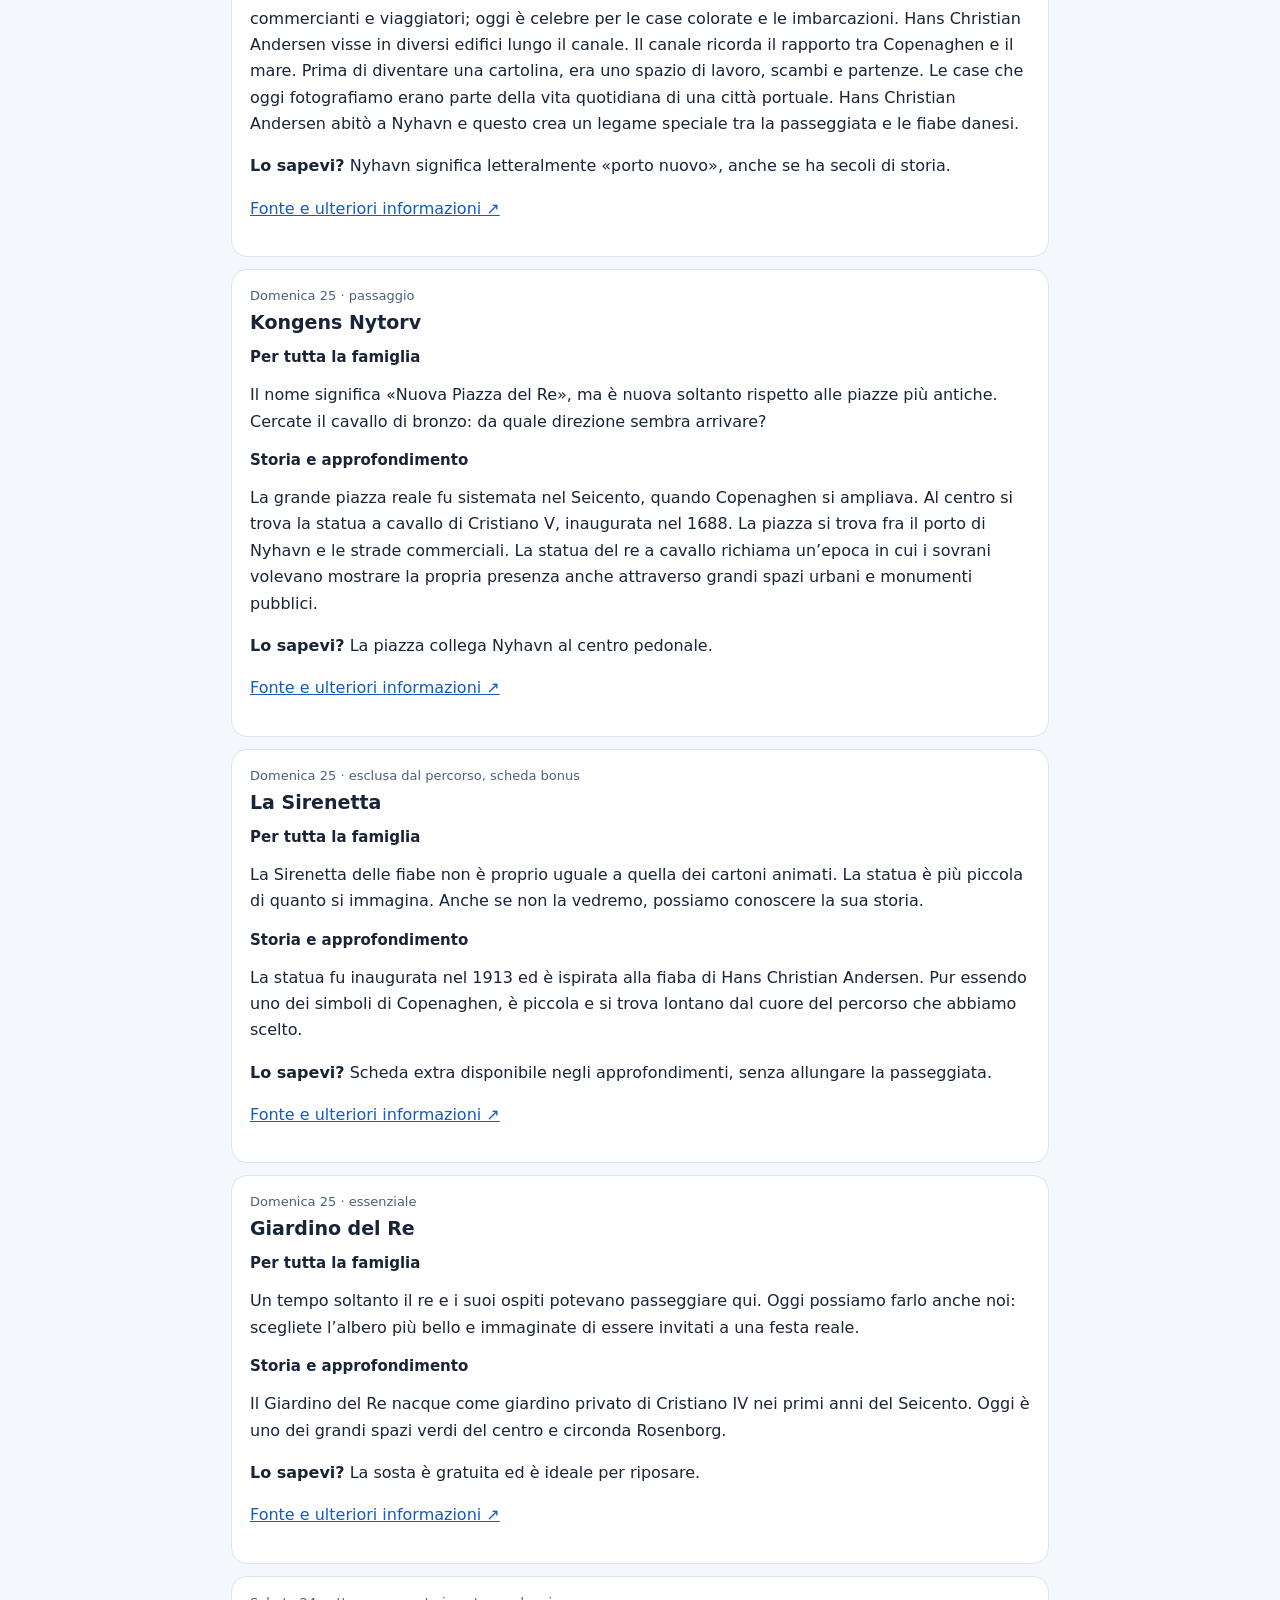
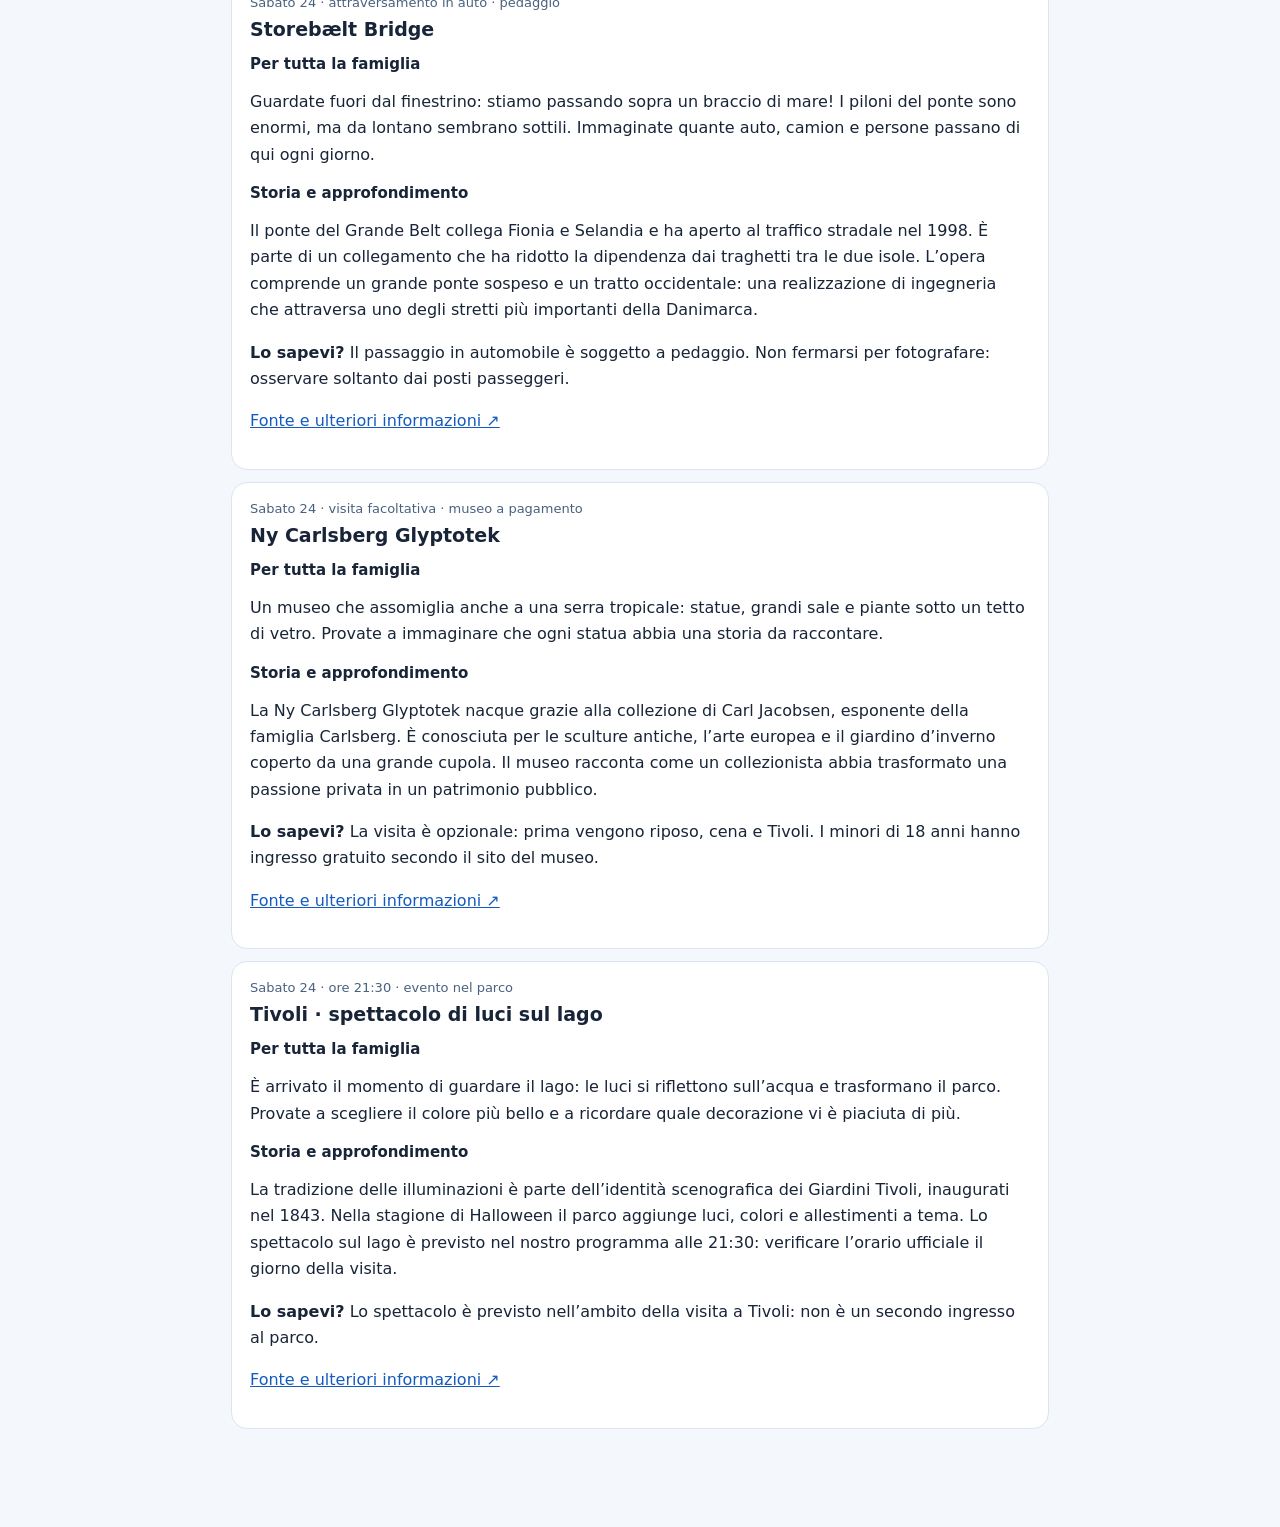
==== commit fb86ac40: "Publish Billund Copenhagen v35 and printable guide v46; remove legacy audio" ====
--- a/approfondimento.html
+++ b/approfondimento.html
@@ -1 +1 @@
-<!doctype html><html lang="it"><head><meta charset="utf-8"><meta name="viewport" content="width=device-width,initial-scale=1"><title>Attrazioni in Copenaghen · v32</title><link rel="stylesheet" href="theme.css"><script defer src="theme.js"></script><style>:root{font-family:system-ui,Arial,sans-serif;color:#182437;background:#f3f6fb}*{box-sizing:border-box}body{margin:0}.top{background:#14233b;color:white;padding:18px}main{max-width:850px;margin:auto;padding:16px}.card{background:white;border:1px solid #dce4ef;border-radius:16px;padding:18px;margin:12px 0;break-inside:avoid}.tag{color:#49617e;font-size:13px}h1{margin:0;font-size:23px}h2{font-size:19px;margin:8px 0}h3{font-size:15px;margin-bottom:4px}p{line-height:1.65}a{color:#145bbf}.note{background:#eaf2ff;padding:12px;border-radius:10px}article:target{outline:3px solid #f4ad42;scroll-margin-top:16px}@media print{.top,.note{display:none!important}body{background:white}.card{box-shadow:none;border:1px solid #aaa}main{max-width:none}}</style></head><body><header class="top"><a style="color:white" href="index.html">← Home</a><h1>📖 Attrazioni in Copenaghen</h1><div>Racconti e curiosità per adulti e bambini · v32</div></header><main><p class="note">Scopri la storia delle attrazioni con racconti per tutta la famiglia e approfondimenti. I contenuti restano disponibili offline dopo il primo caricamento.</p><article class="card" id="tappa-0" data-spot="Giardini di Tivoli"><div class="tag">Sabato 24 · visita confermata</div><h2>Giardini di Tivoli</h2><h3>Per tutta la famiglia</h3><p>Immaginate un parco divertimenti prima dell’elettricità: musica, lanterne e spettacoli. Oggi le zucche di Halloween trasformano Tivoli in un luogo da fiaba. Guardate le decorazioni: quale creatura sembra più simpatica e quale più spaventosa?</p><h3>Storia e approfondimento</h3><p>Nel 1843 Georg Carstensen inaugurò Tivoli, un giardino di svago che univa musica, spettacoli e divertimenti. La sua atmosfera influenzò generazioni di visitatori. Il 24 ottobre 2026 il parco ospita una parata di mostri alle 18:00, parte del programma di Halloween. Tivoli è molto più di un insieme di giostre: è un luogo in cui architettura, musica, scenografie e tradizione convivono. Durante Halloween il parco cambia volto. Per sabato 24 ottobre 2026 è annunciata alle 18 una parata di creature e mostri; alle 21:30 è in programma uno spettacolo di luci sul lago, soggetto al calendario ufficiale. Programma familiare: ingresso consigliato alle 17:00–17:15, parata alle 18:00, cena nel parco tra le 19:00 e le 20:30, spettacolo di luci sul lago alle 21:30 e rientro dopo lo spettacolo.</p><p><strong>Lo sapevi?</strong> La parata Monsters Night Out è annunciata alle 18:00 del 24 ottobre 2026. Le illuminazioni di Halloween sono previste alle 21:30. Entrambi gli eventi richiedono il biglietto di ingresso al parco. Per vedere entrambi gli eventi senza fretta, entrare alle 17:00–17:15 e restare fino a dopo le 21:30.</p><p><a target="_blank" rel="noopener" href="https://www.tivoli.dk/en/programme/events/monsters-night-out">Fonte e ulteriori informazioni ↗</a></p></article><article class="card" id="tappa-1" data-spot="Stazione Centrale di Copenaghen"><div class="tag">Domenica 25 · passaggio</div><h2>Stazione Centrale di Copenaghen</h2><h3>Per tutta la famiglia</h3><p>Quando guardate la facciata, immaginate i viaggiatori di cento anni fa con valigie di cuoio e biglietti di carta. Quanti treni vedete oggi?</p><h3>Storia e approfondimento</h3><p>La stazione centrale attuale è stata inaugurata nel 1911. Era il simbolo di una città che cresceva e si collegava sempre più al resto dell’Europa attraverso il treno. </p><p><strong>Lo sapevi?</strong> Una stazione è anche un luogo da osservare, non necessariamente da visitare a lungo.</p><p><a target="_blank" rel="noopener" href="https://www.visitcopenhagen.com/">Fonte e ulteriori informazioni ↗</a></p></article><article class="card" id="tappa-2" data-spot="Rådhuspladsen"><div class="tag">Domenica 25 · essenziale</div><h2>Rådhuspladsen</h2><h3>Per tutta la famiglia</h3><p>Questa è una piazza in cui tutta la città sembra passare. Cercate la torre del Municipio e immaginate quante feste, proteste e celebrazioni abbia visto.</p><h3>Storia e approfondimento</h3><p>Rådhuspladsen è la grande piazza del Municipio, luogo di incontri e celebrazioni. Il municipio, costruito tra Ottocento e Novecento, richiama nelle sue forme alcune tradizioni dell’architettura italiana e nordica. La piazza funziona come un grande ingresso alla città storica. È il punto in cui iniziano tante passeggiate verso Strøget. Il Municipio non è soltanto un edificio amministrativo: con la sua torre e la facciata monumentale rappresenta l’identità civica di Copenaghen.</p><p><strong>Lo sapevi?</strong> Nei pressi della piazza si trova il monumento a Hans Christian Andersen, autore delle celebri fiabe danesi.</p><p><a target="_blank" rel="noopener" href="https://www.visitcopenhagen.com/">Fonte e ulteriori informazioni ↗</a></p></article><article class="card" id="tappa-3" data-spot="Strøget"><div class="tag">Domenica 25 · essenziale</div><h2>Strøget</h2><h3>Per tutta la famiglia</h3><p>Una strada senza automobili può diventare un salotto a cielo aperto. Osservate musicisti, biciclette parcheggiate e vetrine. Quale negozio vi incuriosisce di più?</p><h3>Storia e approfondimento</h3><p>Strøget è il nome usato per un sistema di strade pedonali che attraversa il centro. La trasformazione pedonale avviata nel 1962 contribuì a cambiare il modo di vivere lo spazio urbano a Copenaghen. Quando la città scelse di dare più spazio ai pedoni, la decisione non era scontata. Col tempo l’area è diventata un esempio famoso di centro urbano vissuto a piedi. Il percorso attraversa piazze, facciate storiche e negozi contemporanei: una piccola lezione su come le città si trasformano.</p><p><strong>Lo sapevi?</strong> Strøget non è una sola strada: è una sequenza di vie e piazze.</p><p><a target="_blank" rel="noopener" href="https://www.visitcopenhagen.com/">Fonte e ulteriori informazioni ↗</a></p></article><article class="card" id="tappa-4" data-spot="Palazzo di Christiansborg"><div class="tag">Domenica 25 · facoltativo, esterni</div><h2>Palazzo di Christiansborg</h2><h3>Per tutta la famiglia</h3><p>Immaginate un palazzo costruito, distrutto e ricostruito: come un enorme puzzle che cambia a ogni secolo. Qui si prendono decisioni che riguardano tutto il Paese.</p><h3>Storia e approfondimento</h3><p>Sull’isola di Slotsholmen si sono succeduti castelli e palazzi del potere danese. Christiansborg oggi ospita importanti funzioni dello Stato, tra cui il Parlamento. Gli incendi e le ricostruzioni raccontano secoli di storia politica. È uno dei luoghi più rappresentativi della storia del potere danese. L’edificio odierno nasce dopo più fasi di distruzione e ricostruzione. La sua storia può essere letta come quella di una capitale che cambia istituzioni e architetture, ma continua a riconoscere nell’isola di Slotsholmen un centro politico.</p><p><strong>Lo sapevi?</strong> Il palazzo unisce funzioni istituzionali che altrove si trovano in edifici separati.</p><p><a target="_blank" rel="noopener" href="https://www.christiansborg.dk/">Fonte e ulteriori informazioni ↗</a></p></article><article class="card" id="tappa-5" data-spot="Rundetårn"><div class="tag">Domenica 25 · ingresso consigliato</div><h2>Rundetårn</h2><h3>Per tutta la famiglia</h3><p>Siete dentro una torre che sembra una gigantesca conchiglia. Per salire, invece di affrontare infinite scale, percorrete una rampa che gira e gira. Provate a contare i giri e, dall’alto, scegliete il tetto più strano.</p><h3>Storia e approfondimento</h3><p>Il re Cristiano IV volle la Torre Rotonda come parte di un centro per lo studio del sapere. Terminata nel 1642, la torre è famosa per la rampa interna che compie sette giri e mezzo intorno al nucleo. L’osservatorio testimonia la passione per l’astronomia del Seicento. Nel Seicento osservare le stelle era un lavoro paziente: bisognava annotare posizioni e movimenti, notte dopo notte. La torre faceva parte di un complesso che comprendeva anche una biblioteca e una chiesa. Il suo percorso a spirale non è una normale scala: è una soluzione architettonica spettacolare che rende la salita parte della visita.</p><p><strong>Lo sapevi?</strong> La rampa è l’elemento più celebre dell’edificio; i bambini fino a 17 anni entrano gratuitamente secondo il listino pubblicato.</p><p><a target="_blank" rel="noopener" href="https://www.rundetaarn.dk/en/intro/the-spiral-ramp/">Fonte e ulteriori informazioni ↗</a></p></article><article class="card" id="tappa-6" data-spot="Castello di Rosenborg"><div class="tag">Domenica 25 · esterni e Giardino del Re</div><h2>Castello di Rosenborg</h2><h3>Per tutta la famiglia</h3><p>Un castello che sembra una cassaforte delle fiabe: dentro sono conservate vere corone. Una volta un re dovette addirittura dare la sua corona in pegno. Se restiamo fuori, cerchiamo il punto da cui il castello sembra più magico.</p><h3>Storia e approfondimento</h3><p>Cristiano IV trasformò il suo giardino privato in un’elegante residenza, completata nella forma principale nel 1624. Il castello custodisce le insegne della monarchia e i gioielli della Corona. Nel 1644 il re arrivò a impegnare la propria corona per finanziare una guerra contro la Svezia. Il castello non nacque come enorme fortezza militare, ma come residenza piacevole nel verde. Nel tesoro si conserva anche la corona di Cristiano IV, realizzata per la sua incoronazione del 1596. La storia del pegno ad Amburgo nel 1644 è attestata dalla collezione reale: una vicenda che mostra quanto le guerre potessero pesare sulle finanze di un sovrano.</p><p><strong>Lo sapevi?</strong> Il museo è a pagamento; il Giardino del Re è accessibile liberamente. La visita interna richiederebbe tempo aggiuntivo.</p><p><a target="_blank" rel="noopener" href="https://denkongeligesamling.dk/en/rosenborg/">Fonte e ulteriori informazioni ↗</a></p></article><article class="card" id="tappa-7" data-spot="Amalienborg"><div class="tag">Domenica 25 · essenziale</div><h2>Amalienborg</h2><h3>Per tutta la famiglia</h3><p>Quattro palazzi quasi gemelli circondano la piazza. Chi riesce a scoprire le differenze? Le guardie non sono attori: stanno lavorando, quindi osserviamole con rispetto.</p><h3>Storia e approfondimento</h3><p>Amalienborg è formato da quattro palazzi intorno a una piazza ottagonale. La famiglia reale vi si trasferì dopo l’incendio del precedente palazzo di Christiansborg nel 1794. Le guardie reali continuano a sorvegliare la residenza. La piazza è organizzata con una geometria molto riconoscibile: quattro facciate affacciate su uno spazio centrale, dove domina il monumento equestre a Federico V. Non è un castello unico, ma un insieme di palazzi. La presenza delle guardie ricorda che il luogo continua a essere una residenza reale.</p><p><strong>Lo sapevi?</strong> Al centro della piazza si trova la statua equestre di Federico V.</p><p><a target="_blank" rel="noopener" href="https://denkongeligesamling.dk/en/amalienborg/">Fonte e ulteriori informazioni ↗</a></p></article><article class="card" id="tappa-8" data-spot="Nyhavn"><div class="tag">Domenica 25 · essenziale e merenda</div><h2>Nyhavn</h2><h3>Per tutta la famiglia</h3><p>Le facciate colorate sembrano una scatola di matite, ma un tempo qui arrivavano navi cariche di merci e storie. Da qualche finestra potrebbe aver guardato il porto anche Andersen, inventando le sue fiabe.</p><h3>Storia e approfondimento</h3><p>Nyhavn fu scavato nel Seicento per collegare il porto alla città. Era frequentato da marinai, commercianti e viaggiatori; oggi è celebre per le case colorate e le imbarcazioni. Hans Christian Andersen visse in diversi edifici lungo il canale. Il canale ricorda il rapporto tra Copenaghen e il mare. Prima di diventare una cartolina, era uno spazio di lavoro, scambi e partenze. Le case che oggi fotografiamo erano parte della vita quotidiana di una città portuale. Hans Christian Andersen abitò a Nyhavn e questo crea un legame speciale tra la passeggiata e le fiabe danesi.</p><p><strong>Lo sapevi?</strong> Nyhavn significa letteralmente «porto nuovo», anche se ha secoli di storia.</p><p><a target="_blank" rel="noopener" href="https://www.visitcopenhagen.com/">Fonte e ulteriori informazioni ↗</a></p></article><article class="card" id="tappa-9" data-spot="Kongens Nytorv"><div class="tag">Domenica 25 · passaggio</div><h2>Kongens Nytorv</h2><h3>Per tutta la famiglia</h3><p>Il nome significa «Nuova Piazza del Re», ma è nuova soltanto rispetto alle piazze più antiche. Cercate il cavallo di bronzo: da quale direzione sembra arrivare?</p><h3>Storia e approfondimento</h3><p>La grande piazza reale fu sistemata nel Seicento, quando Copenaghen si ampliava. Al centro si trova la statua a cavallo di Cristiano V, inaugurata nel 1688. La piazza si trova fra il porto di Nyhavn e le strade commerciali. La statua del re a cavallo richiama un’epoca in cui i sovrani volevano mostrare la propria presenza anche attraverso grandi spazi urbani e monumenti pubblici.</p><p><strong>Lo sapevi?</strong> La piazza collega Nyhavn al centro pedonale.</p><p><a target="_blank" rel="noopener" href="https://www.visitcopenhagen.com/">Fonte e ulteriori informazioni ↗</a></p></article><article class="card" id="tappa-10" data-spot="La Sirenetta"><div class="tag">Domenica 25 · esclusa dal percorso, scheda bonus</div><h2>La Sirenetta</h2><h3>Per tutta la famiglia</h3><p>La Sirenetta delle fiabe non è proprio uguale a quella dei cartoni animati. La statua è più piccola di quanto si immagina. Anche se non la vedremo, possiamo conoscere la sua storia.</p><h3>Storia e approfondimento</h3><p>La statua fu inaugurata nel 1913 ed è ispirata alla fiaba di Hans Christian Andersen. Pur essendo uno dei simboli di Copenaghen, è piccola e si trova lontano dal cuore del percorso che abbiamo scelto. </p><p><strong>Lo sapevi?</strong> Scheda extra disponibile nell’audioguida, senza allungare la passeggiata.</p><p><a target="_blank" rel="noopener" href="https://www.visitcopenhagen.com/">Fonte e ulteriori informazioni ↗</a></p></article><article class="card" id="tappa-11" data-spot="Giardino del Re"><div class="tag">Domenica 25 · essenziale</div><h2>Giardino del Re</h2><h3>Per tutta la famiglia</h3><p>Un tempo soltanto il re e i suoi ospiti potevano passeggiare qui. Oggi possiamo farlo anche noi: scegliete l’albero più bello e immaginate di essere invitati a una festa reale.</p><h3>Storia e approfondimento</h3><p>Il Giardino del Re nacque come giardino privato di Cristiano IV nei primi anni del Seicento. Oggi è uno dei grandi spazi verdi del centro e circonda Rosenborg. </p><p><strong>Lo sapevi?</strong> La sosta è gratuita ed è ideale per riposare.</p><p><a target="_blank" rel="noopener" href="https://denkongeligesamling.dk/en/rosenborg/">Fonte e ulteriori informazioni ↗</a></p></article><article class="card" id="tappa-12" data-spot="Storebælt Bridge"><div class="tag">Sabato 24 · attraversamento in auto · pedaggio</div><h2>Storebælt Bridge</h2><h3>Per tutta la famiglia</h3><p>Guardate fuori dal finestrino: stiamo passando sopra un braccio di mare! I piloni del ponte sono enormi, ma da lontano sembrano sottili. Immaginate quante auto, camion e persone passano di qui ogni giorno.</p><h3>Storia e approfondimento</h3><p>Il ponte del Grande Belt collega Fionia e Selandia e ha aperto al traffico stradale nel 1998. È parte di un collegamento che ha ridotto la dipendenza dai traghetti tra le due isole. L’opera comprende un grande ponte sospeso e un tratto occidentale: una realizzazione di ingegneria che attraversa uno degli stretti più importanti della Danimarca.</p><p><strong>Lo sapevi?</strong> Il passaggio in automobile è soggetto a pedaggio. Non fermarsi per fotografare: osservare soltanto dai posti passeggeri.</p><p><a target="_blank" rel="noopener" href="https://www.storebaelt.dk/en/">Fonte e ulteriori informazioni ↗</a></p></article><article class="card" id="tappa-13" data-spot="Ny Carlsberg Glyptotek"><div class="tag">Sabato 24 · visita facoltativa · museo a pagamento</div><h2>Ny Carlsberg Glyptotek</h2><h3>Per tutta la famiglia</h3><p>Un museo che assomiglia anche a una serra tropicale: statue, grandi sale e piante sotto un tetto di vetro. Provate a immaginare che ogni statua abbia una storia da raccontare.</p><h3>Storia e approfondimento</h3><p>La Ny Carlsberg Glyptotek nacque grazie alla collezione di Carl Jacobsen, esponente della famiglia Carlsberg. È conosciuta per le sculture antiche, l’arte europea e il giardino d’inverno coperto da una grande cupola. Il museo racconta come un collezionista abbia trasformato una passione privata in un patrimonio pubblico.</p><p><strong>Lo sapevi?</strong> La visita è opzionale: prima vengono riposo, cena e Tivoli. I minori di 18 anni hanno ingresso gratuito secondo il sito del museo.</p><p><a target="_blank" rel="noopener" href="https://glyptoteket.com/visit/visit-with-children">Fonte e ulteriori informazioni ↗</a></p></article><article class="card" id="tappa-14" data-spot="Tivoli · spettacolo di luci sul lago"><div class="tag">Sabato 24 · ore 21:30 · evento nel parco</div><h2>Tivoli · spettacolo di luci sul lago</h2><h3>Per tutta la famiglia</h3><p>È arrivato il momento di guardare il lago: le luci si riflettono sull’acqua e trasformano il parco. Provate a scegliere il colore più bello e a ricordare quale decorazione vi è piaciuta di più.</p><h3>Storia e approfondimento</h3><p>La tradizione delle illuminazioni è parte dell’identità scenografica dei Giardini Tivoli, inaugurati nel 1843. Nella stagione di Halloween il parco aggiunge luci, colori e allestimenti a tema. Lo spettacolo sul lago è previsto nel nostro programma alle 21:30: verificare l’orario ufficiale il giorno della visita.</p><p><strong>Lo sapevi?</strong> Lo spettacolo è previsto nell’ambito della visita a Tivoli: non è un secondo ingresso al parco.</p><p><a target="_blank" rel="noopener" href="https://www.tivoli.dk/en/opening-hours-and-seasons/halloween-in-tivoli">Fonte e ulteriori informazioni ↗</a></p></article></main><script>(function(){const spot=new URLSearchParams(location.search).get('spot');if(spot){const el=[...document.querySelectorAll('[data-spot]')].find(e=>e.dataset.spot===spot);if(el){requestAnimationFrame(()=>{el.scrollIntoView({block:'start'});el.style.outline='3px solid #f4ad42'})}}if('serviceWorker' in navigator&&location.protocol.startsWith('http'))navigator.serviceWorker.register('./sw.js').catch(()=>{});})();</script></body></html>+<!doctype html><html lang="it"><head><meta charset="utf-8"><meta name="viewport" content="width=device-width,initial-scale=1"><title>Attrazioni in Copenaghen · v35</title><link rel="stylesheet" href="theme.css"><script defer src="theme.js"></script><style>:root{font-family:system-ui,Arial,sans-serif;color:#182437;background:#f3f6fb}*{box-sizing:border-box}body{margin:0}.top{background:#14233b;color:white;padding:18px}main{max-width:850px;margin:auto;padding:16px}.card{background:white;border:1px solid #dce4ef;border-radius:16px;padding:18px;margin:12px 0;break-inside:avoid}.tag{color:#49617e;font-size:13px}h1{margin:0;font-size:23px}h2{font-size:19px;margin:8px 0}h3{font-size:15px;margin-bottom:4px}p{line-height:1.65}a{color:#145bbf}.note{background:#eaf2ff;padding:12px;border-radius:10px}article:target{outline:3px solid #f4ad42;scroll-margin-top:16px}@media print{.top,.note{display:none!important}body{background:white}.card{box-shadow:none;border:1px solid #aaa}main{max-width:none}}</style><meta name="color-scheme" content="light"><style>html{color-scheme:light!important}html,body{background-color:#f4f7fb}</style></head><body><header class="top"><a style="color:white" href="index.html">← Home</a><h1>📖 Attrazioni in Copenaghen</h1><div>Racconti e curiosità per adulti e bambini · v35</div></header><main><p class="note">Scopri la storia delle attrazioni con racconti per tutta la famiglia e approfondimenti. I contenuti restano disponibili offline dopo il primo caricamento.</p><article class="card" id="tappa-0" data-spot="Giardini di Tivoli"><div class="tag">Sabato 24 · visita confermata</div><h2>Giardini di Tivoli</h2><h3>Per tutta la famiglia</h3><p>Immaginate un parco divertimenti prima dell’elettricità: musica, lanterne e spettacoli. Oggi le zucche di Halloween trasformano Tivoli in un luogo da fiaba. Guardate le decorazioni: quale creatura sembra più simpatica e quale più spaventosa?</p><h3>Storia e approfondimento</h3><p>Nel 1843 Georg Carstensen inaugurò Tivoli, un giardino di svago che univa musica, spettacoli e divertimenti. La sua atmosfera influenzò generazioni di visitatori. Il 24 ottobre 2026 il parco ospita una parata di mostri alle 18:00, parte del programma di Halloween. Tivoli è molto più di un insieme di giostre: è un luogo in cui architettura, musica, scenografie e tradizione convivono. Durante Halloween il parco cambia volto. Per sabato 24 ottobre 2026 è annunciata alle 18 una parata di creature e mostri; alle 21:30 è in programma uno spettacolo di luci sul lago, soggetto al calendario ufficiale. Programma familiare: ingresso consigliato alle 17:00–17:15, parata alle 18:00, cena nel parco tra le 19:00 e le 20:30, spettacolo di luci sul lago alle 21:30 e rientro dopo lo spettacolo.</p><p><strong>Lo sapevi?</strong> La parata Monsters Night Out è annunciata alle 18:00 del 24 ottobre 2026. Le illuminazioni di Halloween sono previste alle 21:30. Entrambi gli eventi richiedono il biglietto di ingresso al parco. Per vedere entrambi gli eventi senza fretta, entrare alle 17:00–17:15 e restare fino a dopo le 21:30.</p><p><a target="_blank" rel="noopener" href="https://www.tivoli.dk/en/programme/events/monsters-night-out">Fonte e ulteriori informazioni ↗</a></p></article><article class="card" id="tappa-1" data-spot="Stazione Centrale di Copenaghen"><div class="tag">Domenica 25 · passaggio</div><h2>Stazione Centrale di Copenaghen</h2><h3>Per tutta la famiglia</h3><p>Quando guardate la facciata, immaginate i viaggiatori di cento anni fa con valigie di cuoio e biglietti di carta. Quanti treni vedete oggi?</p><h3>Storia e approfondimento</h3><p>La stazione centrale attuale è stata inaugurata nel 1911. Era il simbolo di una città che cresceva e si collegava sempre più al resto dell’Europa attraverso il treno. </p><p><strong>Lo sapevi?</strong> Una stazione è anche un luogo da osservare, non necessariamente da visitare a lungo.</p><p><a target="_blank" rel="noopener" href="https://www.visitcopenhagen.com/">Fonte e ulteriori informazioni ↗</a></p></article><article class="card" id="tappa-2" data-spot="Rådhuspladsen"><div class="tag">Domenica 25 · essenziale</div><h2>Rådhuspladsen</h2><h3>Per tutta la famiglia</h3><p>Questa è una piazza in cui tutta la città sembra passare. Cercate la torre del Municipio e immaginate quante feste, proteste e celebrazioni abbia visto.</p><h3>Storia e approfondimento</h3><p>Rådhuspladsen è la grande piazza del Municipio, luogo di incontri e celebrazioni. Il municipio, costruito tra Ottocento e Novecento, richiama nelle sue forme alcune tradizioni dell’architettura italiana e nordica. La piazza funziona come un grande ingresso alla città storica. È il punto in cui iniziano tante passeggiate verso Strøget. Il Municipio non è soltanto un edificio amministrativo: con la sua torre e la facciata monumentale rappresenta l’identità civica di Copenaghen.</p><p><strong>Lo sapevi?</strong> Nei pressi della piazza si trova il monumento a Hans Christian Andersen, autore delle celebri fiabe danesi.</p><p><a target="_blank" rel="noopener" href="https://www.visitcopenhagen.com/">Fonte e ulteriori informazioni ↗</a></p></article><article class="card" id="tappa-3" data-spot="Strøget"><div class="tag">Domenica 25 · essenziale</div><h2>Strøget</h2><h3>Per tutta la famiglia</h3><p>Una strada senza automobili può diventare un salotto a cielo aperto. Osservate musicisti, biciclette parcheggiate e vetrine. Quale negozio vi incuriosisce di più?</p><h3>Storia e approfondimento</h3><p>Strøget è il nome usato per un sistema di strade pedonali che attraversa il centro. La trasformazione pedonale avviata nel 1962 contribuì a cambiare il modo di vivere lo spazio urbano a Copenaghen. Quando la città scelse di dare più spazio ai pedoni, la decisione non era scontata. Col tempo l’area è diventata un esempio famoso di centro urbano vissuto a piedi. Il percorso attraversa piazze, facciate storiche e negozi contemporanei: una piccola lezione su come le città si trasformano.</p><p><strong>Lo sapevi?</strong> Strøget non è una sola strada: è una sequenza di vie e piazze.</p><p><a target="_blank" rel="noopener" href="https://www.visitcopenhagen.com/">Fonte e ulteriori informazioni ↗</a></p></article><article class="card" id="tappa-4" data-spot="Palazzo di Christiansborg"><div class="tag">Domenica 25 · facoltativo, esterni</div><h2>Palazzo di Christiansborg</h2><h3>Per tutta la famiglia</h3><p>Immaginate un palazzo costruito, distrutto e ricostruito: come un enorme puzzle che cambia a ogni secolo. Qui si prendono decisioni che riguardano tutto il Paese.</p><h3>Storia e approfondimento</h3><p>Sull’isola di Slotsholmen si sono succeduti castelli e palazzi del potere danese. Christiansborg oggi ospita importanti funzioni dello Stato, tra cui il Parlamento. Gli incendi e le ricostruzioni raccontano secoli di storia politica. È uno dei luoghi più rappresentativi della storia del potere danese. L’edificio odierno nasce dopo più fasi di distruzione e ricostruzione. La sua storia può essere letta come quella di una capitale che cambia istituzioni e architetture, ma continua a riconoscere nell’isola di Slotsholmen un centro politico.</p><p><strong>Lo sapevi?</strong> Il palazzo unisce funzioni istituzionali che altrove si trovano in edifici separati.</p><p><a target="_blank" rel="noopener" href="https://www.christiansborg.dk/">Fonte e ulteriori informazioni ↗</a></p></article><article class="card" id="tappa-5" data-spot="Rundetårn"><div class="tag">Domenica 25 · ingresso consigliato</div><h2>Rundetårn</h2><h3>Per tutta la famiglia</h3><p>Siete dentro una torre che sembra una gigantesca conchiglia. Per salire, invece di affrontare infinite scale, percorrete una rampa che gira e gira. Provate a contare i giri e, dall’alto, scegliete il tetto più strano.</p><h3>Storia e approfondimento</h3><p>Il re Cristiano IV volle la Torre Rotonda come parte di un centro per lo studio del sapere. Terminata nel 1642, la torre è famosa per la rampa interna che compie sette giri e mezzo intorno al nucleo. L’osservatorio testimonia la passione per l’astronomia del Seicento. Nel Seicento osservare le stelle era un lavoro paziente: bisognava annotare posizioni e movimenti, notte dopo notte. La torre faceva parte di un complesso che comprendeva anche una biblioteca e una chiesa. Il suo percorso a spirale non è una normale scala: è una soluzione architettonica spettacolare che rende la salita parte della visita.</p><p><strong>Lo sapevi?</strong> La rampa è l’elemento più celebre dell’edificio; i bambini fino a 17 anni entrano gratuitamente secondo il listino pubblicato.</p><p><a target="_blank" rel="noopener" href="https://www.rundetaarn.dk/en/intro/the-spiral-ramp/">Fonte e ulteriori informazioni ↗</a></p></article><article class="card" id="tappa-6" data-spot="Castello di Rosenborg"><div class="tag">Domenica 25 · esterni e Giardino del Re</div><h2>Castello di Rosenborg</h2><h3>Per tutta la famiglia</h3><p>Un castello che sembra una cassaforte delle fiabe: dentro sono conservate vere corone. Una volta un re dovette addirittura dare la sua corona in pegno. Se restiamo fuori, cerchiamo il punto da cui il castello sembra più magico.</p><h3>Storia e approfondimento</h3><p>Cristiano IV trasformò il suo giardino privato in un’elegante residenza, completata nella forma principale nel 1624. Il castello custodisce le insegne della monarchia e i gioielli della Corona. Nel 1644 il re arrivò a impegnare la propria corona per finanziare una guerra contro la Svezia. Il castello non nacque come enorme fortezza militare, ma come residenza piacevole nel verde. Nel tesoro si conserva anche la corona di Cristiano IV, realizzata per la sua incoronazione del 1596. La storia del pegno ad Amburgo nel 1644 è attestata dalla collezione reale: una vicenda che mostra quanto le guerre potessero pesare sulle finanze di un sovrano.</p><p><strong>Lo sapevi?</strong> Il museo è a pagamento; il Giardino del Re è accessibile liberamente. La visita interna richiederebbe tempo aggiuntivo.</p><p><a target="_blank" rel="noopener" href="https://denkongeligesamling.dk/en/rosenborg/">Fonte e ulteriori informazioni ↗</a></p></article><article class="card" id="tappa-7" data-spot="Amalienborg"><div class="tag">Domenica 25 · essenziale</div><h2>Amalienborg</h2><h3>Per tutta la famiglia</h3><p>Quattro palazzi quasi gemelli circondano la piazza. Chi riesce a scoprire le differenze? Le guardie non sono attori: stanno lavorando, quindi osserviamole con rispetto.</p><h3>Storia e approfondimento</h3><p>Amalienborg è formato da quattro palazzi intorno a una piazza ottagonale. La famiglia reale vi si trasferì dopo l’incendio del precedente palazzo di Christiansborg nel 1794. Le guardie reali continuano a sorvegliare la residenza. La piazza è organizzata con una geometria molto riconoscibile: quattro facciate affacciate su uno spazio centrale, dove domina il monumento equestre a Federico V. Non è un castello unico, ma un insieme di palazzi. La presenza delle guardie ricorda che il luogo continua a essere una residenza reale.</p><p><strong>Lo sapevi?</strong> Al centro della piazza si trova la statua equestre di Federico V.</p><p><a target="_blank" rel="noopener" href="https://denkongeligesamling.dk/en/amalienborg/">Fonte e ulteriori informazioni ↗</a></p></article><article class="card" id="tappa-8" data-spot="Nyhavn"><div class="tag">Domenica 25 · essenziale e merenda</div><h2>Nyhavn</h2><h3>Per tutta la famiglia</h3><p>Le facciate colorate sembrano una scatola di matite, ma un tempo qui arrivavano navi cariche di merci e storie. Da qualche finestra potrebbe aver guardato il porto anche Andersen, inventando le sue fiabe.</p><h3>Storia e approfondimento</h3><p>Nyhavn fu scavato nel Seicento per collegare il porto alla città. Era frequentato da marinai, commercianti e viaggiatori; oggi è celebre per le case colorate e le imbarcazioni. Hans Christian Andersen visse in diversi edifici lungo il canale. Il canale ricorda il rapporto tra Copenaghen e il mare. Prima di diventare una cartolina, era uno spazio di lavoro, scambi e partenze. Le case che oggi fotografiamo erano parte della vita quotidiana di una città portuale. Hans Christian Andersen abitò a Nyhavn e questo crea un legame speciale tra la passeggiata e le fiabe danesi.</p><p><strong>Lo sapevi?</strong> Nyhavn significa letteralmente «porto nuovo», anche se ha secoli di storia.</p><p><a target="_blank" rel="noopener" href="https://www.visitcopenhagen.com/">Fonte e ulteriori informazioni ↗</a></p></article><article class="card" id="tappa-9" data-spot="Kongens Nytorv"><div class="tag">Domenica 25 · passaggio</div><h2>Kongens Nytorv</h2><h3>Per tutta la famiglia</h3><p>Il nome significa «Nuova Piazza del Re», ma è nuova soltanto rispetto alle piazze più antiche. Cercate il cavallo di bronzo: da quale direzione sembra arrivare?</p><h3>Storia e approfondimento</h3><p>La grande piazza reale fu sistemata nel Seicento, quando Copenaghen si ampliava. Al centro si trova la statua a cavallo di Cristiano V, inaugurata nel 1688. La piazza si trova fra il porto di Nyhavn e le strade commerciali. La statua del re a cavallo richiama un’epoca in cui i sovrani volevano mostrare la propria presenza anche attraverso grandi spazi urbani e monumenti pubblici.</p><p><strong>Lo sapevi?</strong> La piazza collega Nyhavn al centro pedonale.</p><p><a target="_blank" rel="noopener" href="https://www.visitcopenhagen.com/">Fonte e ulteriori informazioni ↗</a></p></article><article class="card" id="tappa-10" data-spot="La Sirenetta"><div class="tag">Domenica 25 · esclusa dal percorso, scheda bonus</div><h2>La Sirenetta</h2><h3>Per tutta la famiglia</h3><p>La Sirenetta delle fiabe non è proprio uguale a quella dei cartoni animati. La statua è più piccola di quanto si immagina. Anche se non la vedremo, possiamo conoscere la sua storia.</p><h3>Storia e approfondimento</h3><p>La statua fu inaugurata nel 1913 ed è ispirata alla fiaba di Hans Christian Andersen. Pur essendo uno dei simboli di Copenaghen, è piccola e si trova lontano dal cuore del percorso che abbiamo scelto. </p><p><strong>Lo sapevi?</strong> Scheda extra disponibile negli approfondimenti, senza allungare la passeggiata.</p><p><a target="_blank" rel="noopener" href="https://www.visitcopenhagen.com/">Fonte e ulteriori informazioni ↗</a></p></article><article class="card" id="tappa-11" data-spot="Giardino del Re"><div class="tag">Domenica 25 · essenziale</div><h2>Giardino del Re</h2><h3>Per tutta la famiglia</h3><p>Un tempo soltanto il re e i suoi ospiti potevano passeggiare qui. Oggi possiamo farlo anche noi: scegliete l’albero più bello e immaginate di essere invitati a una festa reale.</p><h3>Storia e approfondimento</h3><p>Il Giardino del Re nacque come giardino privato di Cristiano IV nei primi anni del Seicento. Oggi è uno dei grandi spazi verdi del centro e circonda Rosenborg. </p><p><strong>Lo sapevi?</strong> La sosta è gratuita ed è ideale per riposare.</p><p><a target="_blank" rel="noopener" href="https://denkongeligesamling.dk/en/rosenborg/">Fonte e ulteriori informazioni ↗</a></p></article><article class="card" id="tappa-12" data-spot="Storebælt Bridge"><div class="tag">Sabato 24 · attraversamento in auto · pedaggio</div><h2>Storebælt Bridge</h2><h3>Per tutta la famiglia</h3><p>Guardate fuori dal finestrino: stiamo passando sopra un braccio di mare! I piloni del ponte sono enormi, ma da lontano sembrano sottili. Immaginate quante auto, camion e persone passano di qui ogni giorno.</p><h3>Storia e approfondimento</h3><p>Il ponte del Grande Belt collega Fionia e Selandia e ha aperto al traffico stradale nel 1998. È parte di un collegamento che ha ridotto la dipendenza dai traghetti tra le due isole. L’opera comprende un grande ponte sospeso e un tratto occidentale: una realizzazione di ingegneria che attraversa uno degli stretti più importanti della Danimarca.</p><p><strong>Lo sapevi?</strong> Il passaggio in automobile è soggetto a pedaggio. Non fermarsi per fotografare: osservare soltanto dai posti passeggeri.</p><p><a target="_blank" rel="noopener" href="https://www.storebaelt.dk/en/">Fonte e ulteriori informazioni ↗</a></p></article><article class="card" id="tappa-13" data-spot="Ny Carlsberg Glyptotek"><div class="tag">Sabato 24 · visita facoltativa · museo a pagamento</div><h2>Ny Carlsberg Glyptotek</h2><h3>Per tutta la famiglia</h3><p>Un museo che assomiglia anche a una serra tropicale: statue, grandi sale e piante sotto un tetto di vetro. Provate a immaginare che ogni statua abbia una storia da raccontare.</p><h3>Storia e approfondimento</h3><p>La Ny Carlsberg Glyptotek nacque grazie alla collezione di Carl Jacobsen, esponente della famiglia Carlsberg. È conosciuta per le sculture antiche, l’arte europea e il giardino d’inverno coperto da una grande cupola. Il museo racconta come un collezionista abbia trasformato una passione privata in un patrimonio pubblico.</p><p><strong>Lo sapevi?</strong> La visita è opzionale: prima vengono riposo, cena e Tivoli. I minori di 18 anni hanno ingresso gratuito secondo il sito del museo.</p><p><a target="_blank" rel="noopener" href="https://glyptoteket.com/visit/visit-with-children">Fonte e ulteriori informazioni ↗</a></p></article><article class="card" id="tappa-14" data-spot="Tivoli · spettacolo di luci sul lago"><div class="tag">Sabato 24 · ore 21:30 · evento nel parco</div><h2>Tivoli · spettacolo di luci sul lago</h2><h3>Per tutta la famiglia</h3><p>È arrivato il momento di guardare il lago: le luci si riflettono sull’acqua e trasformano il parco. Provate a scegliere il colore più bello e a ricordare quale decorazione vi è piaciuta di più.</p><h3>Storia e approfondimento</h3><p>La tradizione delle illuminazioni è parte dell’identità scenografica dei Giardini Tivoli, inaugurati nel 1843. Nella stagione di Halloween il parco aggiunge luci, colori e allestimenti a tema. Lo spettacolo sul lago è previsto nel nostro programma alle 21:30: verificare l’orario ufficiale il giorno della visita.</p><p><strong>Lo sapevi?</strong> Lo spettacolo è previsto nell’ambito della visita a Tivoli: non è un secondo ingresso al parco.</p><p><a target="_blank" rel="noopener" href="https://www.tivoli.dk/en/opening-hours-and-seasons/halloween-in-tivoli">Fonte e ulteriori informazioni ↗</a></p></article></main><script>(function(){const spot=new URLSearchParams(location.search).get('spot');if(spot){const el=[...document.querySelectorAll('[data-spot]')].find(e=>e.dataset.spot===spot);if(el){requestAnimationFrame(()=>{el.scrollIntoView({block:'start'});el.style.outline='3px solid #f4ad42'})}}if('serviceWorker' in navigator&&location.protocol.startsWith('http'))navigator.serviceWorker.register('./sw.js').catch(()=>{});})();</script></body></html>
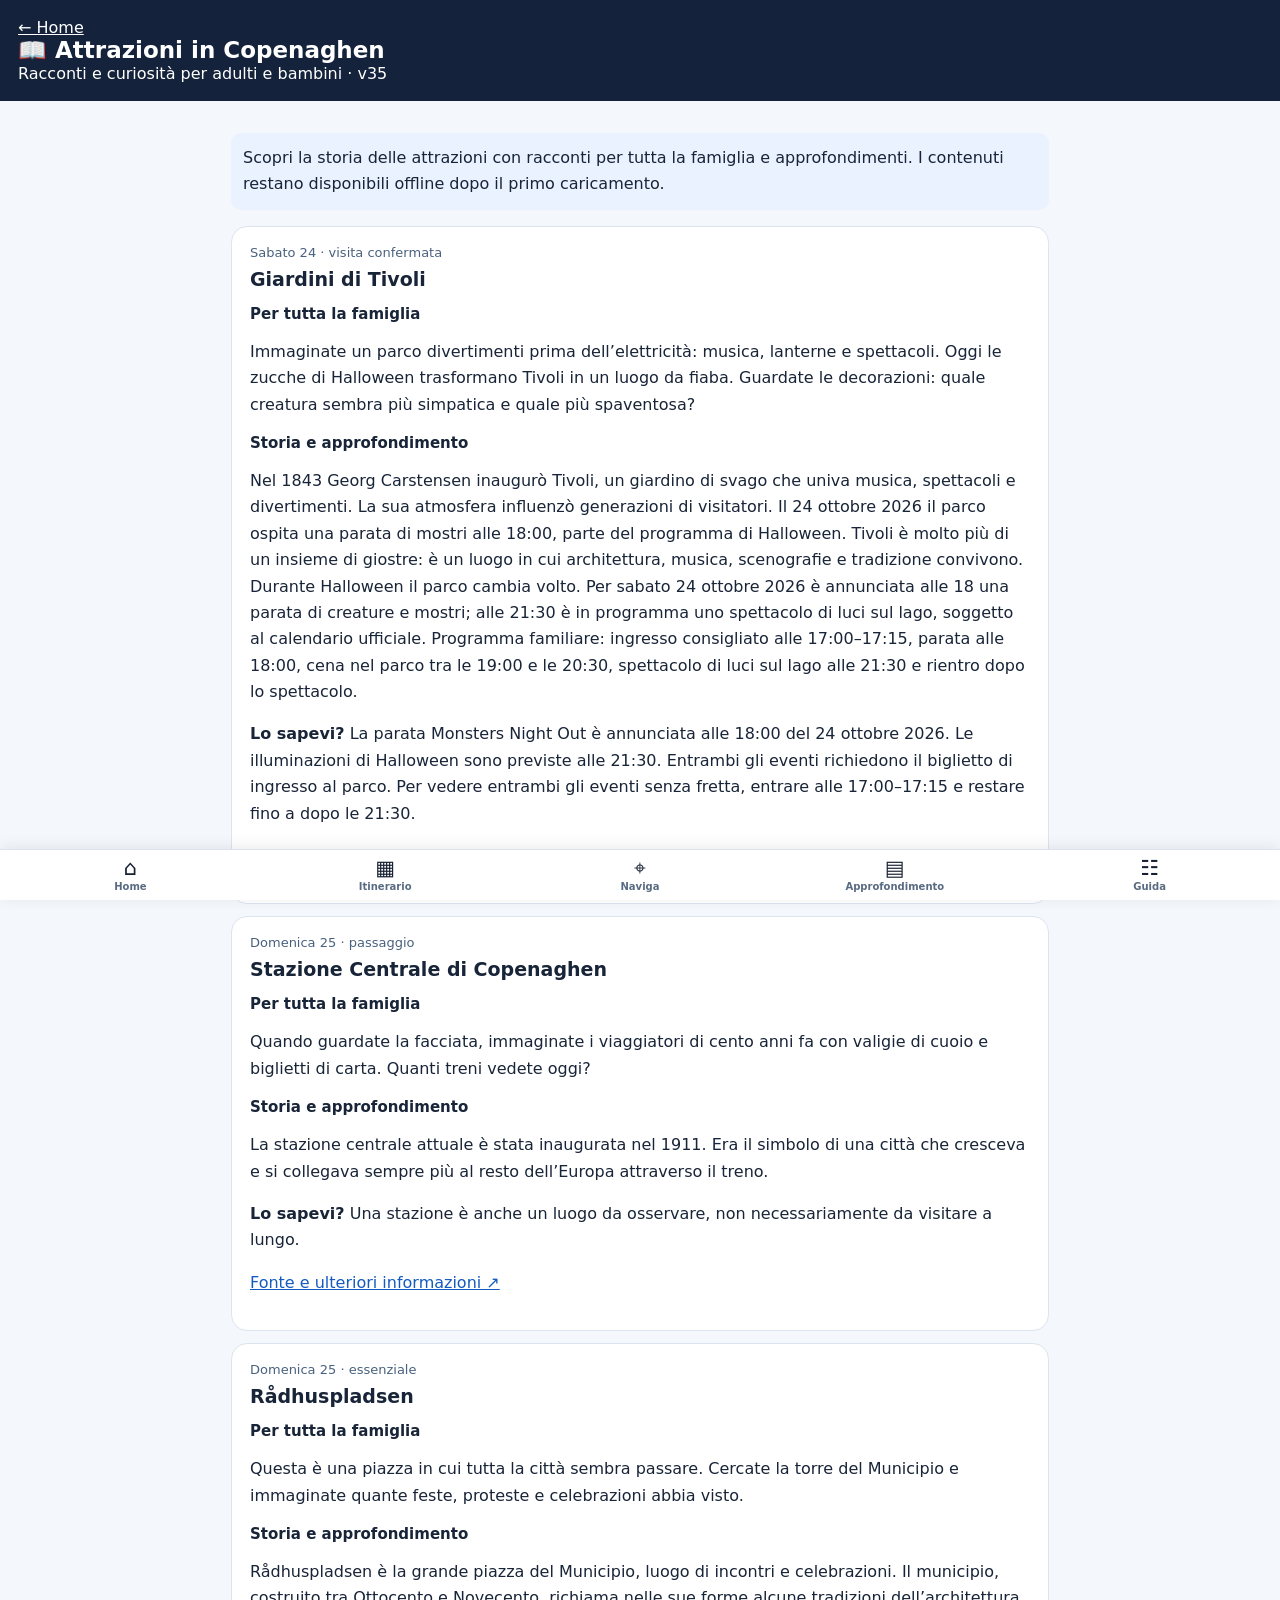
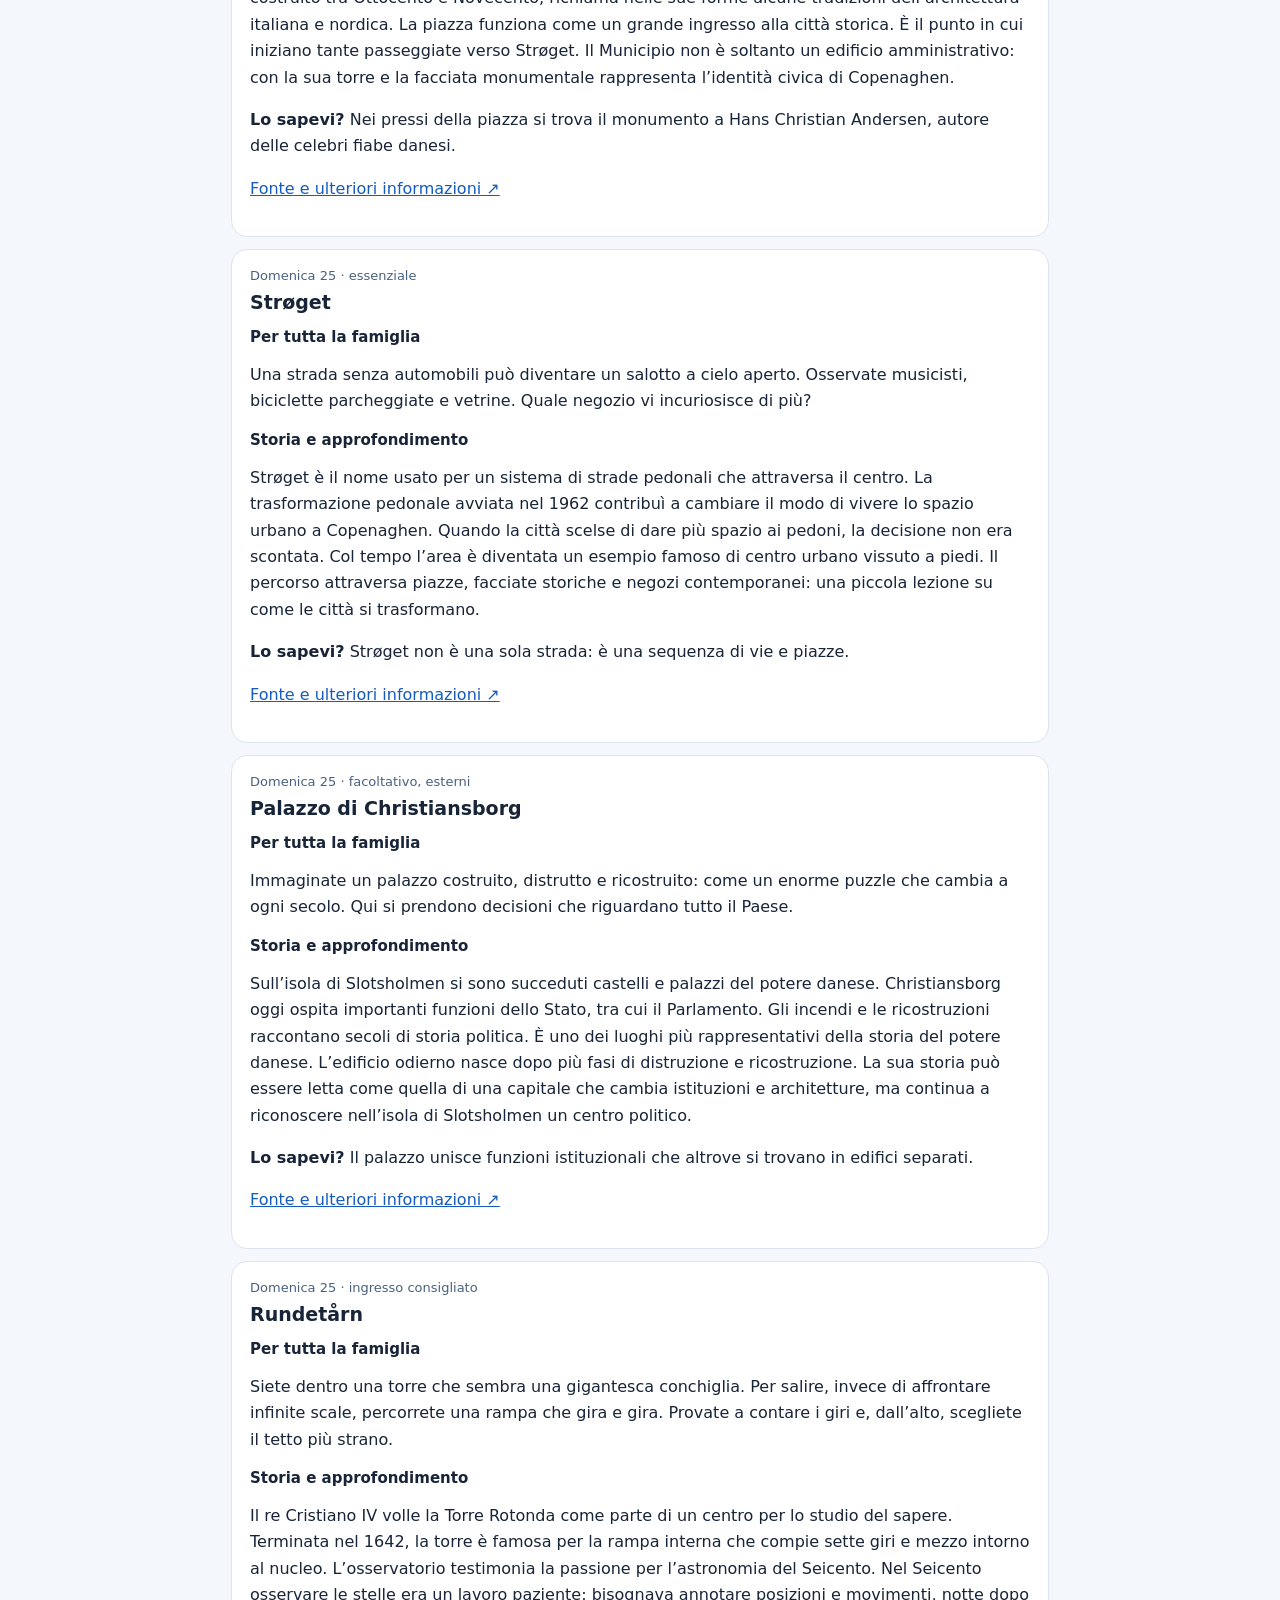
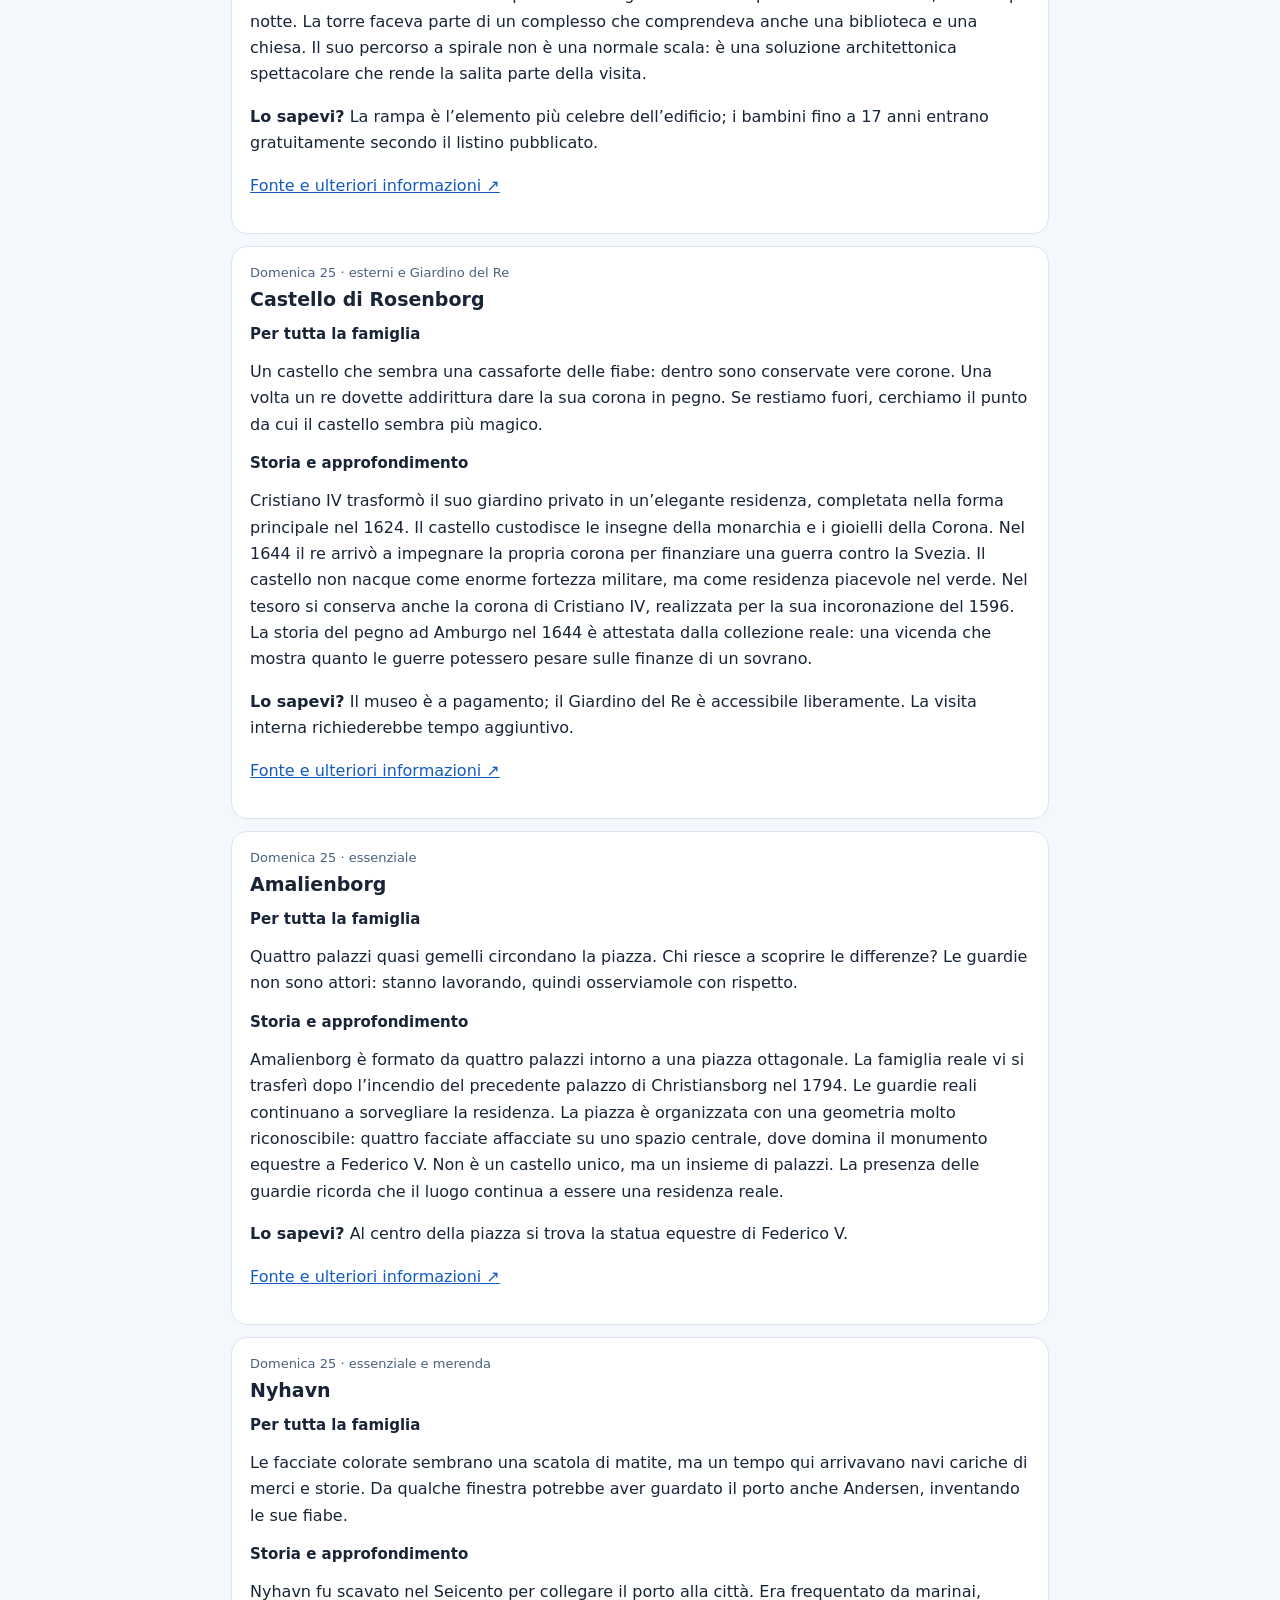
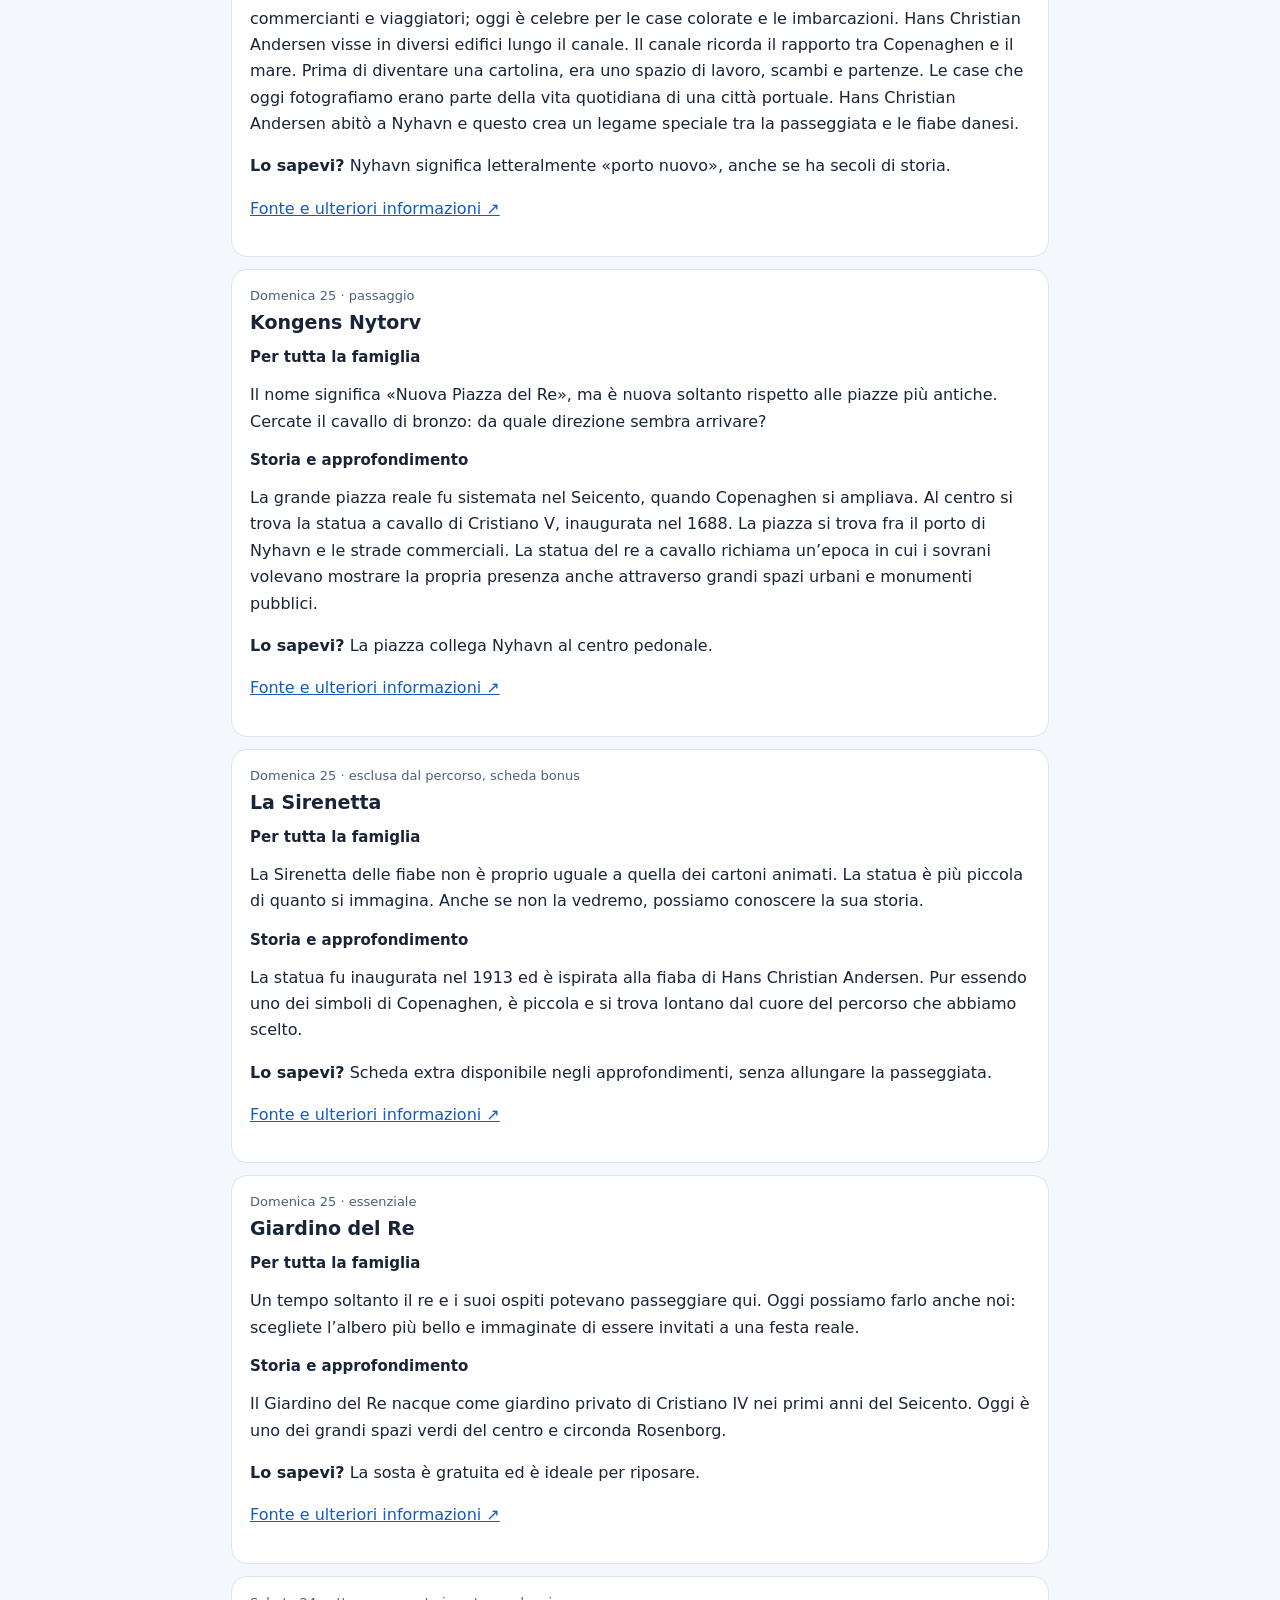
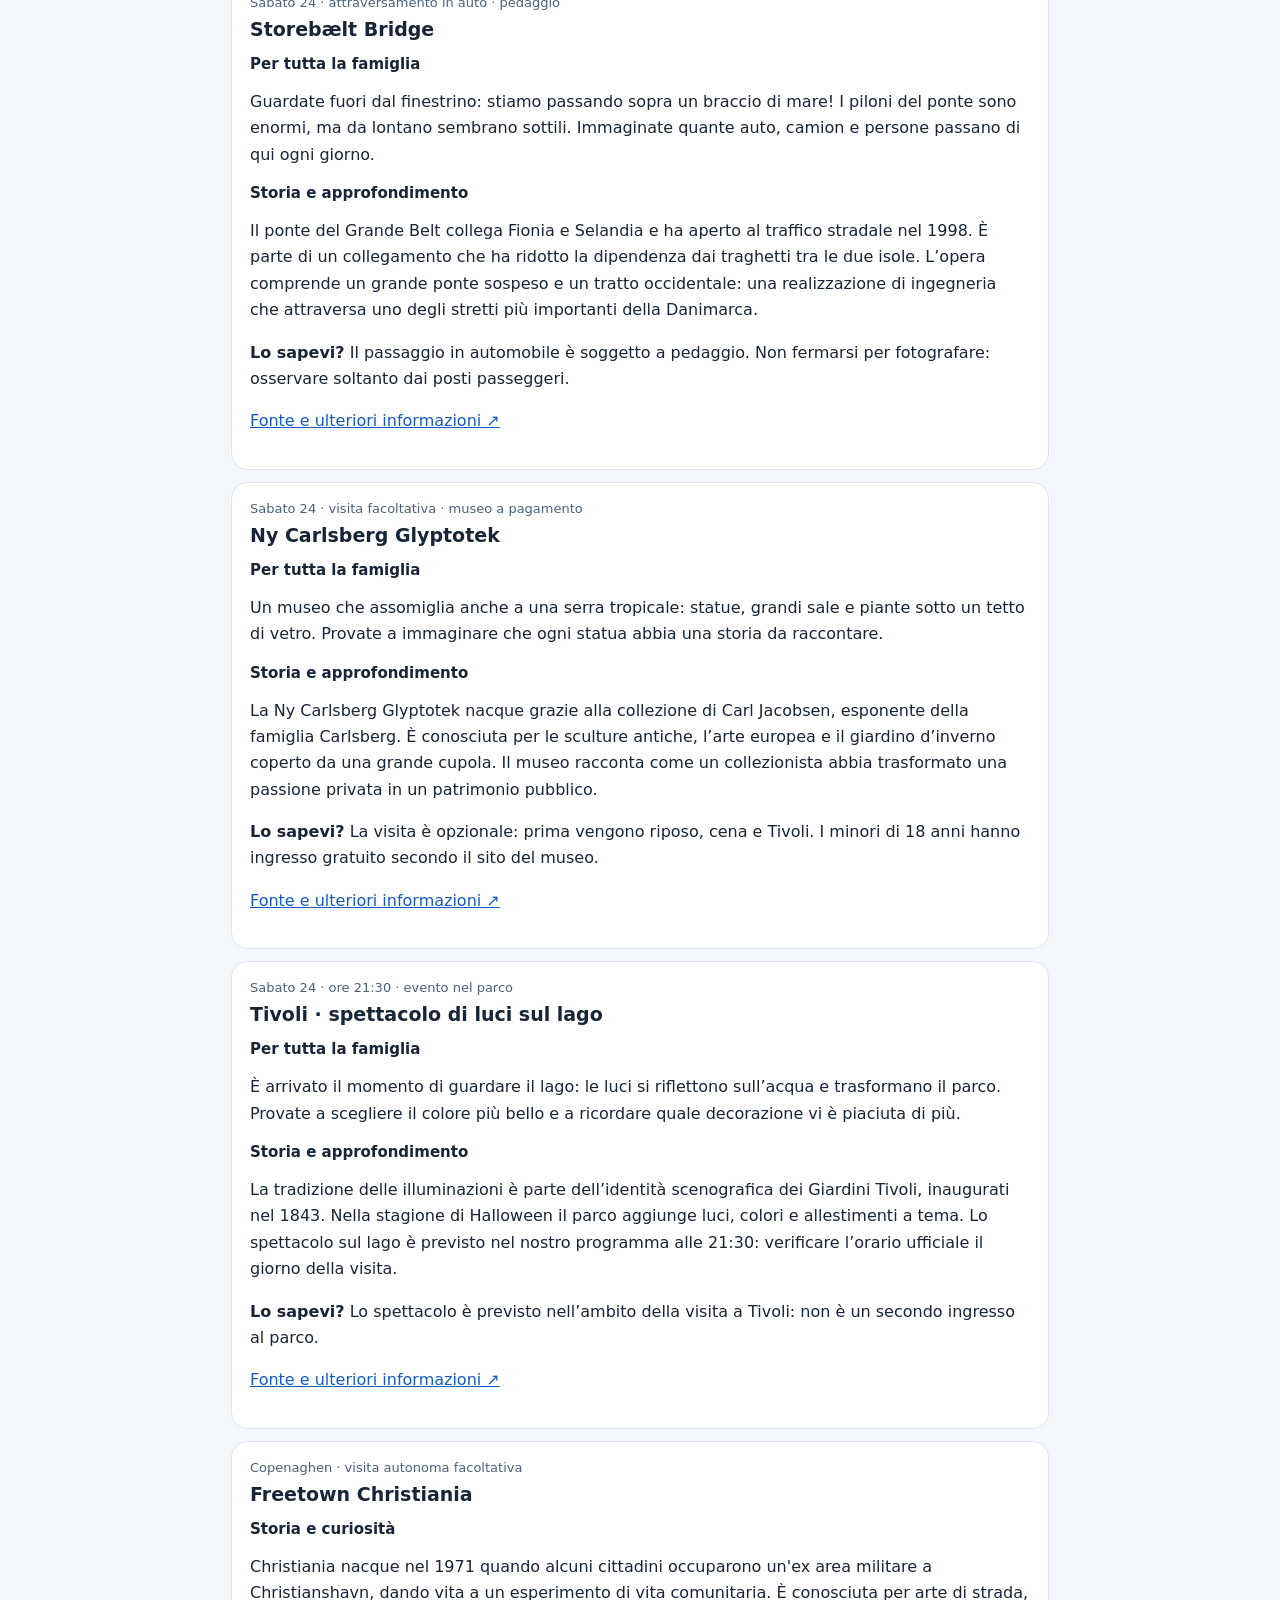
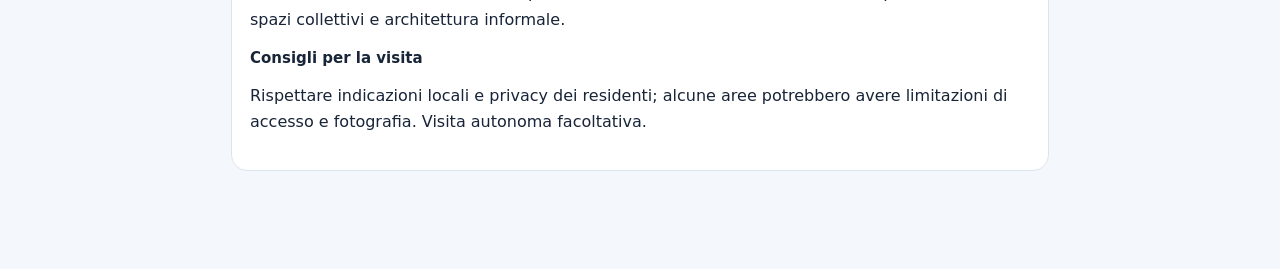
==== commit 9928b260: "v40: approfondimento.html styling and Christiania" ====
--- a/approfondimento.html
+++ b/approfondimento.html
@@ -1 +1 @@
-<!doctype html><html lang="it"><head><meta charset="utf-8"><meta name="viewport" content="width=device-width,initial-scale=1"><title>Attrazioni in Copenaghen · v35</title><link rel="stylesheet" href="theme.css"><script defer src="theme.js"></script><style>:root{font-family:system-ui,Arial,sans-serif;color:#182437;background:#f3f6fb}*{box-sizing:border-box}body{margin:0}.top{background:#14233b;color:white;padding:18px}main{max-width:850px;margin:auto;padding:16px}.card{background:white;border:1px solid #dce4ef;border-radius:16px;padding:18px;margin:12px 0;break-inside:avoid}.tag{color:#49617e;font-size:13px}h1{margin:0;font-size:23px}h2{font-size:19px;margin:8px 0}h3{font-size:15px;margin-bottom:4px}p{line-height:1.65}a{color:#145bbf}.note{background:#eaf2ff;padding:12px;border-radius:10px}article:target{outline:3px solid #f4ad42;scroll-margin-top:16px}@media print{.top,.note{display:none!important}body{background:white}.card{box-shadow:none;border:1px solid #aaa}main{max-width:none}}</style><meta name="color-scheme" content="light"><style>html{color-scheme:light!important}html,body{background-color:#f4f7fb}</style></head><body><header class="top"><a style="color:white" href="index.html">← Home</a><h1>📖 Attrazioni in Copenaghen</h1><div>Racconti e curiosità per adulti e bambini · v35</div></header><main><p class="note">Scopri la storia delle attrazioni con racconti per tutta la famiglia e approfondimenti. I contenuti restano disponibili offline dopo il primo caricamento.</p><article class="card" id="tappa-0" data-spot="Giardini di Tivoli"><div class="tag">Sabato 24 · visita confermata</div><h2>Giardini di Tivoli</h2><h3>Per tutta la famiglia</h3><p>Immaginate un parco divertimenti prima dell’elettricità: musica, lanterne e spettacoli. Oggi le zucche di Halloween trasformano Tivoli in un luogo da fiaba. Guardate le decorazioni: quale creatura sembra più simpatica e quale più spaventosa?</p><h3>Storia e approfondimento</h3><p>Nel 1843 Georg Carstensen inaugurò Tivoli, un giardino di svago che univa musica, spettacoli e divertimenti. La sua atmosfera influenzò generazioni di visitatori. Il 24 ottobre 2026 il parco ospita una parata di mostri alle 18:00, parte del programma di Halloween. Tivoli è molto più di un insieme di giostre: è un luogo in cui architettura, musica, scenografie e tradizione convivono. Durante Halloween il parco cambia volto. Per sabato 24 ottobre 2026 è annunciata alle 18 una parata di creature e mostri; alle 21:30 è in programma uno spettacolo di luci sul lago, soggetto al calendario ufficiale. Programma familiare: ingresso consigliato alle 17:00–17:15, parata alle 18:00, cena nel parco tra le 19:00 e le 20:30, spettacolo di luci sul lago alle 21:30 e rientro dopo lo spettacolo.</p><p><strong>Lo sapevi?</strong> La parata Monsters Night Out è annunciata alle 18:00 del 24 ottobre 2026. Le illuminazioni di Halloween sono previste alle 21:30. Entrambi gli eventi richiedono il biglietto di ingresso al parco. Per vedere entrambi gli eventi senza fretta, entrare alle 17:00–17:15 e restare fino a dopo le 21:30.</p><p><a target="_blank" rel="noopener" href="https://www.tivoli.dk/en/programme/events/monsters-night-out">Fonte e ulteriori informazioni ↗</a></p></article><article class="card" id="tappa-1" data-spot="Stazione Centrale di Copenaghen"><div class="tag">Domenica 25 · passaggio</div><h2>Stazione Centrale di Copenaghen</h2><h3>Per tutta la famiglia</h3><p>Quando guardate la facciata, immaginate i viaggiatori di cento anni fa con valigie di cuoio e biglietti di carta. Quanti treni vedete oggi?</p><h3>Storia e approfondimento</h3><p>La stazione centrale attuale è stata inaugurata nel 1911. Era il simbolo di una città che cresceva e si collegava sempre più al resto dell’Europa attraverso il treno. </p><p><strong>Lo sapevi?</strong> Una stazione è anche un luogo da osservare, non necessariamente da visitare a lungo.</p><p><a target="_blank" rel="noopener" href="https://www.visitcopenhagen.com/">Fonte e ulteriori informazioni ↗</a></p></article><article class="card" id="tappa-2" data-spot="Rådhuspladsen"><div class="tag">Domenica 25 · essenziale</div><h2>Rådhuspladsen</h2><h3>Per tutta la famiglia</h3><p>Questa è una piazza in cui tutta la città sembra passare. Cercate la torre del Municipio e immaginate quante feste, proteste e celebrazioni abbia visto.</p><h3>Storia e approfondimento</h3><p>Rådhuspladsen è la grande piazza del Municipio, luogo di incontri e celebrazioni. Il municipio, costruito tra Ottocento e Novecento, richiama nelle sue forme alcune tradizioni dell’architettura italiana e nordica. La piazza funziona come un grande ingresso alla città storica. È il punto in cui iniziano tante passeggiate verso Strøget. Il Municipio non è soltanto un edificio amministrativo: con la sua torre e la facciata monumentale rappresenta l’identità civica di Copenaghen.</p><p><strong>Lo sapevi?</strong> Nei pressi della piazza si trova il monumento a Hans Christian Andersen, autore delle celebri fiabe danesi.</p><p><a target="_blank" rel="noopener" href="https://www.visitcopenhagen.com/">Fonte e ulteriori informazioni ↗</a></p></article><article class="card" id="tappa-3" data-spot="Strøget"><div class="tag">Domenica 25 · essenziale</div><h2>Strøget</h2><h3>Per tutta la famiglia</h3><p>Una strada senza automobili può diventare un salotto a cielo aperto. Osservate musicisti, biciclette parcheggiate e vetrine. Quale negozio vi incuriosisce di più?</p><h3>Storia e approfondimento</h3><p>Strøget è il nome usato per un sistema di strade pedonali che attraversa il centro. La trasformazione pedonale avviata nel 1962 contribuì a cambiare il modo di vivere lo spazio urbano a Copenaghen. Quando la città scelse di dare più spazio ai pedoni, la decisione non era scontata. Col tempo l’area è diventata un esempio famoso di centro urbano vissuto a piedi. Il percorso attraversa piazze, facciate storiche e negozi contemporanei: una piccola lezione su come le città si trasformano.</p><p><strong>Lo sapevi?</strong> Strøget non è una sola strada: è una sequenza di vie e piazze.</p><p><a target="_blank" rel="noopener" href="https://www.visitcopenhagen.com/">Fonte e ulteriori informazioni ↗</a></p></article><article class="card" id="tappa-4" data-spot="Palazzo di Christiansborg"><div class="tag">Domenica 25 · facoltativo, esterni</div><h2>Palazzo di Christiansborg</h2><h3>Per tutta la famiglia</h3><p>Immaginate un palazzo costruito, distrutto e ricostruito: come un enorme puzzle che cambia a ogni secolo. Qui si prendono decisioni che riguardano tutto il Paese.</p><h3>Storia e approfondimento</h3><p>Sull’isola di Slotsholmen si sono succeduti castelli e palazzi del potere danese. Christiansborg oggi ospita importanti funzioni dello Stato, tra cui il Parlamento. Gli incendi e le ricostruzioni raccontano secoli di storia politica. È uno dei luoghi più rappresentativi della storia del potere danese. L’edificio odierno nasce dopo più fasi di distruzione e ricostruzione. La sua storia può essere letta come quella di una capitale che cambia istituzioni e architetture, ma continua a riconoscere nell’isola di Slotsholmen un centro politico.</p><p><strong>Lo sapevi?</strong> Il palazzo unisce funzioni istituzionali che altrove si trovano in edifici separati.</p><p><a target="_blank" rel="noopener" href="https://www.christiansborg.dk/">Fonte e ulteriori informazioni ↗</a></p></article><article class="card" id="tappa-5" data-spot="Rundetårn"><div class="tag">Domenica 25 · ingresso consigliato</div><h2>Rundetårn</h2><h3>Per tutta la famiglia</h3><p>Siete dentro una torre che sembra una gigantesca conchiglia. Per salire, invece di affrontare infinite scale, percorrete una rampa che gira e gira. Provate a contare i giri e, dall’alto, scegliete il tetto più strano.</p><h3>Storia e approfondimento</h3><p>Il re Cristiano IV volle la Torre Rotonda come parte di un centro per lo studio del sapere. Terminata nel 1642, la torre è famosa per la rampa interna che compie sette giri e mezzo intorno al nucleo. L’osservatorio testimonia la passione per l’astronomia del Seicento. Nel Seicento osservare le stelle era un lavoro paziente: bisognava annotare posizioni e movimenti, notte dopo notte. La torre faceva parte di un complesso che comprendeva anche una biblioteca e una chiesa. Il suo percorso a spirale non è una normale scala: è una soluzione architettonica spettacolare che rende la salita parte della visita.</p><p><strong>Lo sapevi?</strong> La rampa è l’elemento più celebre dell’edificio; i bambini fino a 17 anni entrano gratuitamente secondo il listino pubblicato.</p><p><a target="_blank" rel="noopener" href="https://www.rundetaarn.dk/en/intro/the-spiral-ramp/">Fonte e ulteriori informazioni ↗</a></p></article><article class="card" id="tappa-6" data-spot="Castello di Rosenborg"><div class="tag">Domenica 25 · esterni e Giardino del Re</div><h2>Castello di Rosenborg</h2><h3>Per tutta la famiglia</h3><p>Un castello che sembra una cassaforte delle fiabe: dentro sono conservate vere corone. Una volta un re dovette addirittura dare la sua corona in pegno. Se restiamo fuori, cerchiamo il punto da cui il castello sembra più magico.</p><h3>Storia e approfondimento</h3><p>Cristiano IV trasformò il suo giardino privato in un’elegante residenza, completata nella forma principale nel 1624. Il castello custodisce le insegne della monarchia e i gioielli della Corona. Nel 1644 il re arrivò a impegnare la propria corona per finanziare una guerra contro la Svezia. Il castello non nacque come enorme fortezza militare, ma come residenza piacevole nel verde. Nel tesoro si conserva anche la corona di Cristiano IV, realizzata per la sua incoronazione del 1596. La storia del pegno ad Amburgo nel 1644 è attestata dalla collezione reale: una vicenda che mostra quanto le guerre potessero pesare sulle finanze di un sovrano.</p><p><strong>Lo sapevi?</strong> Il museo è a pagamento; il Giardino del Re è accessibile liberamente. La visita interna richiederebbe tempo aggiuntivo.</p><p><a target="_blank" rel="noopener" href="https://denkongeligesamling.dk/en/rosenborg/">Fonte e ulteriori informazioni ↗</a></p></article><article class="card" id="tappa-7" data-spot="Amalienborg"><div class="tag">Domenica 25 · essenziale</div><h2>Amalienborg</h2><h3>Per tutta la famiglia</h3><p>Quattro palazzi quasi gemelli circondano la piazza. Chi riesce a scoprire le differenze? Le guardie non sono attori: stanno lavorando, quindi osserviamole con rispetto.</p><h3>Storia e approfondimento</h3><p>Amalienborg è formato da quattro palazzi intorno a una piazza ottagonale. La famiglia reale vi si trasferì dopo l’incendio del precedente palazzo di Christiansborg nel 1794. Le guardie reali continuano a sorvegliare la residenza. La piazza è organizzata con una geometria molto riconoscibile: quattro facciate affacciate su uno spazio centrale, dove domina il monumento equestre a Federico V. Non è un castello unico, ma un insieme di palazzi. La presenza delle guardie ricorda che il luogo continua a essere una residenza reale.</p><p><strong>Lo sapevi?</strong> Al centro della piazza si trova la statua equestre di Federico V.</p><p><a target="_blank" rel="noopener" href="https://denkongeligesamling.dk/en/amalienborg/">Fonte e ulteriori informazioni ↗</a></p></article><article class="card" id="tappa-8" data-spot="Nyhavn"><div class="tag">Domenica 25 · essenziale e merenda</div><h2>Nyhavn</h2><h3>Per tutta la famiglia</h3><p>Le facciate colorate sembrano una scatola di matite, ma un tempo qui arrivavano navi cariche di merci e storie. Da qualche finestra potrebbe aver guardato il porto anche Andersen, inventando le sue fiabe.</p><h3>Storia e approfondimento</h3><p>Nyhavn fu scavato nel Seicento per collegare il porto alla città. Era frequentato da marinai, commercianti e viaggiatori; oggi è celebre per le case colorate e le imbarcazioni. Hans Christian Andersen visse in diversi edifici lungo il canale. Il canale ricorda il rapporto tra Copenaghen e il mare. Prima di diventare una cartolina, era uno spazio di lavoro, scambi e partenze. Le case che oggi fotografiamo erano parte della vita quotidiana di una città portuale. Hans Christian Andersen abitò a Nyhavn e questo crea un legame speciale tra la passeggiata e le fiabe danesi.</p><p><strong>Lo sapevi?</strong> Nyhavn significa letteralmente «porto nuovo», anche se ha secoli di storia.</p><p><a target="_blank" rel="noopener" href="https://www.visitcopenhagen.com/">Fonte e ulteriori informazioni ↗</a></p></article><article class="card" id="tappa-9" data-spot="Kongens Nytorv"><div class="tag">Domenica 25 · passaggio</div><h2>Kongens Nytorv</h2><h3>Per tutta la famiglia</h3><p>Il nome significa «Nuova Piazza del Re», ma è nuova soltanto rispetto alle piazze più antiche. Cercate il cavallo di bronzo: da quale direzione sembra arrivare?</p><h3>Storia e approfondimento</h3><p>La grande piazza reale fu sistemata nel Seicento, quando Copenaghen si ampliava. Al centro si trova la statua a cavallo di Cristiano V, inaugurata nel 1688. La piazza si trova fra il porto di Nyhavn e le strade commerciali. La statua del re a cavallo richiama un’epoca in cui i sovrani volevano mostrare la propria presenza anche attraverso grandi spazi urbani e monumenti pubblici.</p><p><strong>Lo sapevi?</strong> La piazza collega Nyhavn al centro pedonale.</p><p><a target="_blank" rel="noopener" href="https://www.visitcopenhagen.com/">Fonte e ulteriori informazioni ↗</a></p></article><article class="card" id="tappa-10" data-spot="La Sirenetta"><div class="tag">Domenica 25 · esclusa dal percorso, scheda bonus</div><h2>La Sirenetta</h2><h3>Per tutta la famiglia</h3><p>La Sirenetta delle fiabe non è proprio uguale a quella dei cartoni animati. La statua è più piccola di quanto si immagina. Anche se non la vedremo, possiamo conoscere la sua storia.</p><h3>Storia e approfondimento</h3><p>La statua fu inaugurata nel 1913 ed è ispirata alla fiaba di Hans Christian Andersen. Pur essendo uno dei simboli di Copenaghen, è piccola e si trova lontano dal cuore del percorso che abbiamo scelto. </p><p><strong>Lo sapevi?</strong> Scheda extra disponibile negli approfondimenti, senza allungare la passeggiata.</p><p><a target="_blank" rel="noopener" href="https://www.visitcopenhagen.com/">Fonte e ulteriori informazioni ↗</a></p></article><article class="card" id="tappa-11" data-spot="Giardino del Re"><div class="tag">Domenica 25 · essenziale</div><h2>Giardino del Re</h2><h3>Per tutta la famiglia</h3><p>Un tempo soltanto il re e i suoi ospiti potevano passeggiare qui. Oggi possiamo farlo anche noi: scegliete l’albero più bello e immaginate di essere invitati a una festa reale.</p><h3>Storia e approfondimento</h3><p>Il Giardino del Re nacque come giardino privato di Cristiano IV nei primi anni del Seicento. Oggi è uno dei grandi spazi verdi del centro e circonda Rosenborg. </p><p><strong>Lo sapevi?</strong> La sosta è gratuita ed è ideale per riposare.</p><p><a target="_blank" rel="noopener" href="https://denkongeligesamling.dk/en/rosenborg/">Fonte e ulteriori informazioni ↗</a></p></article><article class="card" id="tappa-12" data-spot="Storebælt Bridge"><div class="tag">Sabato 24 · attraversamento in auto · pedaggio</div><h2>Storebælt Bridge</h2><h3>Per tutta la famiglia</h3><p>Guardate fuori dal finestrino: stiamo passando sopra un braccio di mare! I piloni del ponte sono enormi, ma da lontano sembrano sottili. Immaginate quante auto, camion e persone passano di qui ogni giorno.</p><h3>Storia e approfondimento</h3><p>Il ponte del Grande Belt collega Fionia e Selandia e ha aperto al traffico stradale nel 1998. È parte di un collegamento che ha ridotto la dipendenza dai traghetti tra le due isole. L’opera comprende un grande ponte sospeso e un tratto occidentale: una realizzazione di ingegneria che attraversa uno degli stretti più importanti della Danimarca.</p><p><strong>Lo sapevi?</strong> Il passaggio in automobile è soggetto a pedaggio. Non fermarsi per fotografare: osservare soltanto dai posti passeggeri.</p><p><a target="_blank" rel="noopener" href="https://www.storebaelt.dk/en/">Fonte e ulteriori informazioni ↗</a></p></article><article class="card" id="tappa-13" data-spot="Ny Carlsberg Glyptotek"><div class="tag">Sabato 24 · visita facoltativa · museo a pagamento</div><h2>Ny Carlsberg Glyptotek</h2><h3>Per tutta la famiglia</h3><p>Un museo che assomiglia anche a una serra tropicale: statue, grandi sale e piante sotto un tetto di vetro. Provate a immaginare che ogni statua abbia una storia da raccontare.</p><h3>Storia e approfondimento</h3><p>La Ny Carlsberg Glyptotek nacque grazie alla collezione di Carl Jacobsen, esponente della famiglia Carlsberg. È conosciuta per le sculture antiche, l’arte europea e il giardino d’inverno coperto da una grande cupola. Il museo racconta come un collezionista abbia trasformato una passione privata in un patrimonio pubblico.</p><p><strong>Lo sapevi?</strong> La visita è opzionale: prima vengono riposo, cena e Tivoli. I minori di 18 anni hanno ingresso gratuito secondo il sito del museo.</p><p><a target="_blank" rel="noopener" href="https://glyptoteket.com/visit/visit-with-children">Fonte e ulteriori informazioni ↗</a></p></article><article class="card" id="tappa-14" data-spot="Tivoli · spettacolo di luci sul lago"><div class="tag">Sabato 24 · ore 21:30 · evento nel parco</div><h2>Tivoli · spettacolo di luci sul lago</h2><h3>Per tutta la famiglia</h3><p>È arrivato il momento di guardare il lago: le luci si riflettono sull’acqua e trasformano il parco. Provate a scegliere il colore più bello e a ricordare quale decorazione vi è piaciuta di più.</p><h3>Storia e approfondimento</h3><p>La tradizione delle illuminazioni è parte dell’identità scenografica dei Giardini Tivoli, inaugurati nel 1843. Nella stagione di Halloween il parco aggiunge luci, colori e allestimenti a tema. Lo spettacolo sul lago è previsto nel nostro programma alle 21:30: verificare l’orario ufficiale il giorno della visita.</p><p><strong>Lo sapevi?</strong> Lo spettacolo è previsto nell’ambito della visita a Tivoli: non è un secondo ingresso al parco.</p><p><a target="_blank" rel="noopener" href="https://www.tivoli.dk/en/opening-hours-and-seasons/halloween-in-tivoli">Fonte e ulteriori informazioni ↗</a></p></article></main><script>(function(){const spot=new URLSearchParams(location.search).get('spot');if(spot){const el=[...document.querySelectorAll('[data-spot]')].find(e=>e.dataset.spot===spot);if(el){requestAnimationFrame(()=>{el.scrollIntoView({block:'start'});el.style.outline='3px solid #f4ad42'})}}if('serviceWorker' in navigator&&location.protocol.startsWith('http'))navigator.serviceWorker.register('./sw.js').catch(()=>{});})();</script></body></html>+<!doctype html><html lang="it"><head><meta charset="utf-8"><meta name="viewport" content="width=device-width,initial-scale=1"><title>Attrazioni in Copenaghen · v35</title><link rel="stylesheet" href="theme.css"><script defer src="theme.js"></script><style>:root{font-family:system-ui,Arial,sans-serif;color:#182437;background:#f3f6fb}*{box-sizing:border-box}body{margin:0}.top{background:#14233b;color:white;padding:18px}main{max-width:850px;margin:auto;padding:16px}.card{background:white;border:1px solid #dce4ef;border-radius:16px;padding:18px;margin:12px 0;break-inside:avoid}.tag{color:#49617e;font-size:13px}h1{margin:0;font-size:23px}h2{font-size:19px;margin:8px 0}h3{font-size:15px;margin-bottom:4px}p{line-height:1.65}a{color:#145bbf}.note{background:#eaf2ff;padding:12px;border-radius:10px}article:target{outline:3px solid #f4ad42;scroll-margin-top:16px}@media print{.top,.note{display:none!important}body{background:white}.card{box-shadow:none;border:1px solid #aaa}main{max-width:none}}</style><meta name="color-scheme" content="light"><style>html{color-scheme:light!important}html,body{background-color:#f4f7fb}</style><style>/* v40 */a.navbtn,a.btn,a.action,.actions a,.actions a.secondary,a.video,button.primary,button.printbtn,.chips button,#refresh{background:#374151!important;color:#fff!important;border-color:#374151!important}</style></head><body><header class="top"><a style="color:white" href="index.html">← Home</a><h1>📖 Attrazioni in Copenaghen</h1><div>Racconti e curiosità per adulti e bambini · v35</div></header><main><p class="note">Scopri la storia delle attrazioni con racconti per tutta la famiglia e approfondimenti. I contenuti restano disponibili offline dopo il primo caricamento.</p><article class="card" id="tappa-0" data-spot="Giardini di Tivoli"><div class="tag">Sabato 24 · visita confermata</div><h2>Giardini di Tivoli</h2><h3>Per tutta la famiglia</h3><p>Immaginate un parco divertimenti prima dell’elettricità: musica, lanterne e spettacoli. Oggi le zucche di Halloween trasformano Tivoli in un luogo da fiaba. Guardate le decorazioni: quale creatura sembra più simpatica e quale più spaventosa?</p><h3>Storia e approfondimento</h3><p>Nel 1843 Georg Carstensen inaugurò Tivoli, un giardino di svago che univa musica, spettacoli e divertimenti. La sua atmosfera influenzò generazioni di visitatori. Il 24 ottobre 2026 il parco ospita una parata di mostri alle 18:00, parte del programma di Halloween. Tivoli è molto più di un insieme di giostre: è un luogo in cui architettura, musica, scenografie e tradizione convivono. Durante Halloween il parco cambia volto. Per sabato 24 ottobre 2026 è annunciata alle 18 una parata di creature e mostri; alle 21:30 è in programma uno spettacolo di luci sul lago, soggetto al calendario ufficiale. Programma familiare: ingresso consigliato alle 17:00–17:15, parata alle 18:00, cena nel parco tra le 19:00 e le 20:30, spettacolo di luci sul lago alle 21:30 e rientro dopo lo spettacolo.</p><p><strong>Lo sapevi?</strong> La parata Monsters Night Out è annunciata alle 18:00 del 24 ottobre 2026. Le illuminazioni di Halloween sono previste alle 21:30. Entrambi gli eventi richiedono il biglietto di ingresso al parco. Per vedere entrambi gli eventi senza fretta, entrare alle 17:00–17:15 e restare fino a dopo le 21:30.</p><p><a target="_blank" rel="noopener" href="https://www.tivoli.dk/en/programme/events/monsters-night-out">Fonte e ulteriori informazioni ↗</a></p></article><article class="card" id="tappa-1" data-spot="Stazione Centrale di Copenaghen"><div class="tag">Domenica 25 · passaggio</div><h2>Stazione Centrale di Copenaghen</h2><h3>Per tutta la famiglia</h3><p>Quando guardate la facciata, immaginate i viaggiatori di cento anni fa con valigie di cuoio e biglietti di carta. Quanti treni vedete oggi?</p><h3>Storia e approfondimento</h3><p>La stazione centrale attuale è stata inaugurata nel 1911. Era il simbolo di una città che cresceva e si collegava sempre più al resto dell’Europa attraverso il treno. </p><p><strong>Lo sapevi?</strong> Una stazione è anche un luogo da osservare, non necessariamente da visitare a lungo.</p><p><a target="_blank" rel="noopener" href="https://www.visitcopenhagen.com/">Fonte e ulteriori informazioni ↗</a></p></article><article class="card" id="tappa-2" data-spot="Rådhuspladsen"><div class="tag">Domenica 25 · essenziale</div><h2>Rådhuspladsen</h2><h3>Per tutta la famiglia</h3><p>Questa è una piazza in cui tutta la città sembra passare. Cercate la torre del Municipio e immaginate quante feste, proteste e celebrazioni abbia visto.</p><h3>Storia e approfondimento</h3><p>Rådhuspladsen è la grande piazza del Municipio, luogo di incontri e celebrazioni. Il municipio, costruito tra Ottocento e Novecento, richiama nelle sue forme alcune tradizioni dell’architettura italiana e nordica. La piazza funziona come un grande ingresso alla città storica. È il punto in cui iniziano tante passeggiate verso Strøget. Il Municipio non è soltanto un edificio amministrativo: con la sua torre e la facciata monumentale rappresenta l’identità civica di Copenaghen.</p><p><strong>Lo sapevi?</strong> Nei pressi della piazza si trova il monumento a Hans Christian Andersen, autore delle celebri fiabe danesi.</p><p><a target="_blank" rel="noopener" href="https://www.visitcopenhagen.com/">Fonte e ulteriori informazioni ↗</a></p></article><article class="card" id="tappa-3" data-spot="Strøget"><div class="tag">Domenica 25 · essenziale</div><h2>Strøget</h2><h3>Per tutta la famiglia</h3><p>Una strada senza automobili può diventare un salotto a cielo aperto. Osservate musicisti, biciclette parcheggiate e vetrine. Quale negozio vi incuriosisce di più?</p><h3>Storia e approfondimento</h3><p>Strøget è il nome usato per un sistema di strade pedonali che attraversa il centro. La trasformazione pedonale avviata nel 1962 contribuì a cambiare il modo di vivere lo spazio urbano a Copenaghen. Quando la città scelse di dare più spazio ai pedoni, la decisione non era scontata. Col tempo l’area è diventata un esempio famoso di centro urbano vissuto a piedi. Il percorso attraversa piazze, facciate storiche e negozi contemporanei: una piccola lezione su come le città si trasformano.</p><p><strong>Lo sapevi?</strong> Strøget non è una sola strada: è una sequenza di vie e piazze.</p><p><a target="_blank" rel="noopener" href="https://www.visitcopenhagen.com/">Fonte e ulteriori informazioni ↗</a></p></article><article class="card" id="tappa-4" data-spot="Palazzo di Christiansborg"><div class="tag">Domenica 25 · facoltativo, esterni</div><h2>Palazzo di Christiansborg</h2><h3>Per tutta la famiglia</h3><p>Immaginate un palazzo costruito, distrutto e ricostruito: come un enorme puzzle che cambia a ogni secolo. Qui si prendono decisioni che riguardano tutto il Paese.</p><h3>Storia e approfondimento</h3><p>Sull’isola di Slotsholmen si sono succeduti castelli e palazzi del potere danese. Christiansborg oggi ospita importanti funzioni dello Stato, tra cui il Parlamento. Gli incendi e le ricostruzioni raccontano secoli di storia politica. È uno dei luoghi più rappresentativi della storia del potere danese. L’edificio odierno nasce dopo più fasi di distruzione e ricostruzione. La sua storia può essere letta come quella di una capitale che cambia istituzioni e architetture, ma continua a riconoscere nell’isola di Slotsholmen un centro politico.</p><p><strong>Lo sapevi?</strong> Il palazzo unisce funzioni istituzionali che altrove si trovano in edifici separati.</p><p><a target="_blank" rel="noopener" href="https://www.christiansborg.dk/">Fonte e ulteriori informazioni ↗</a></p></article><article class="card" id="tappa-5" data-spot="Rundetårn"><div class="tag">Domenica 25 · ingresso consigliato</div><h2>Rundetårn</h2><h3>Per tutta la famiglia</h3><p>Siete dentro una torre che sembra una gigantesca conchiglia. Per salire, invece di affrontare infinite scale, percorrete una rampa che gira e gira. Provate a contare i giri e, dall’alto, scegliete il tetto più strano.</p><h3>Storia e approfondimento</h3><p>Il re Cristiano IV volle la Torre Rotonda come parte di un centro per lo studio del sapere. Terminata nel 1642, la torre è famosa per la rampa interna che compie sette giri e mezzo intorno al nucleo. L’osservatorio testimonia la passione per l’astronomia del Seicento. Nel Seicento osservare le stelle era un lavoro paziente: bisognava annotare posizioni e movimenti, notte dopo notte. La torre faceva parte di un complesso che comprendeva anche una biblioteca e una chiesa. Il suo percorso a spirale non è una normale scala: è una soluzione architettonica spettacolare che rende la salita parte della visita.</p><p><strong>Lo sapevi?</strong> La rampa è l’elemento più celebre dell’edificio; i bambini fino a 17 anni entrano gratuitamente secondo il listino pubblicato.</p><p><a target="_blank" rel="noopener" href="https://www.rundetaarn.dk/en/intro/the-spiral-ramp/">Fonte e ulteriori informazioni ↗</a></p></article><article class="card" id="tappa-6" data-spot="Castello di Rosenborg"><div class="tag">Domenica 25 · esterni e Giardino del Re</div><h2>Castello di Rosenborg</h2><h3>Per tutta la famiglia</h3><p>Un castello che sembra una cassaforte delle fiabe: dentro sono conservate vere corone. Una volta un re dovette addirittura dare la sua corona in pegno. Se restiamo fuori, cerchiamo il punto da cui il castello sembra più magico.</p><h3>Storia e approfondimento</h3><p>Cristiano IV trasformò il suo giardino privato in un’elegante residenza, completata nella forma principale nel 1624. Il castello custodisce le insegne della monarchia e i gioielli della Corona. Nel 1644 il re arrivò a impegnare la propria corona per finanziare una guerra contro la Svezia. Il castello non nacque come enorme fortezza militare, ma come residenza piacevole nel verde. Nel tesoro si conserva anche la corona di Cristiano IV, realizzata per la sua incoronazione del 1596. La storia del pegno ad Amburgo nel 1644 è attestata dalla collezione reale: una vicenda che mostra quanto le guerre potessero pesare sulle finanze di un sovrano.</p><p><strong>Lo sapevi?</strong> Il museo è a pagamento; il Giardino del Re è accessibile liberamente. La visita interna richiederebbe tempo aggiuntivo.</p><p><a target="_blank" rel="noopener" href="https://denkongeligesamling.dk/en/rosenborg/">Fonte e ulteriori informazioni ↗</a></p></article><article class="card" id="tappa-7" data-spot="Amalienborg"><div class="tag">Domenica 25 · essenziale</div><h2>Amalienborg</h2><h3>Per tutta la famiglia</h3><p>Quattro palazzi quasi gemelli circondano la piazza. Chi riesce a scoprire le differenze? Le guardie non sono attori: stanno lavorando, quindi osserviamole con rispetto.</p><h3>Storia e approfondimento</h3><p>Amalienborg è formato da quattro palazzi intorno a una piazza ottagonale. La famiglia reale vi si trasferì dopo l’incendio del precedente palazzo di Christiansborg nel 1794. Le guardie reali continuano a sorvegliare la residenza. La piazza è organizzata con una geometria molto riconoscibile: quattro facciate affacciate su uno spazio centrale, dove domina il monumento equestre a Federico V. Non è un castello unico, ma un insieme di palazzi. La presenza delle guardie ricorda che il luogo continua a essere una residenza reale.</p><p><strong>Lo sapevi?</strong> Al centro della piazza si trova la statua equestre di Federico V.</p><p><a target="_blank" rel="noopener" href="https://denkongeligesamling.dk/en/amalienborg/">Fonte e ulteriori informazioni ↗</a></p></article><article class="card" id="tappa-8" data-spot="Nyhavn"><div class="tag">Domenica 25 · essenziale e merenda</div><h2>Nyhavn</h2><h3>Per tutta la famiglia</h3><p>Le facciate colorate sembrano una scatola di matite, ma un tempo qui arrivavano navi cariche di merci e storie. Da qualche finestra potrebbe aver guardato il porto anche Andersen, inventando le sue fiabe.</p><h3>Storia e approfondimento</h3><p>Nyhavn fu scavato nel Seicento per collegare il porto alla città. Era frequentato da marinai, commercianti e viaggiatori; oggi è celebre per le case colorate e le imbarcazioni. Hans Christian Andersen visse in diversi edifici lungo il canale. Il canale ricorda il rapporto tra Copenaghen e il mare. Prima di diventare una cartolina, era uno spazio di lavoro, scambi e partenze. Le case che oggi fotografiamo erano parte della vita quotidiana di una città portuale. Hans Christian Andersen abitò a Nyhavn e questo crea un legame speciale tra la passeggiata e le fiabe danesi.</p><p><strong>Lo sapevi?</strong> Nyhavn significa letteralmente «porto nuovo», anche se ha secoli di storia.</p><p><a target="_blank" rel="noopener" href="https://www.visitcopenhagen.com/">Fonte e ulteriori informazioni ↗</a></p></article><article class="card" id="tappa-9" data-spot="Kongens Nytorv"><div class="tag">Domenica 25 · passaggio</div><h2>Kongens Nytorv</h2><h3>Per tutta la famiglia</h3><p>Il nome significa «Nuova Piazza del Re», ma è nuova soltanto rispetto alle piazze più antiche. Cercate il cavallo di bronzo: da quale direzione sembra arrivare?</p><h3>Storia e approfondimento</h3><p>La grande piazza reale fu sistemata nel Seicento, quando Copenaghen si ampliava. Al centro si trova la statua a cavallo di Cristiano V, inaugurata nel 1688. La piazza si trova fra il porto di Nyhavn e le strade commerciali. La statua del re a cavallo richiama un’epoca in cui i sovrani volevano mostrare la propria presenza anche attraverso grandi spazi urbani e monumenti pubblici.</p><p><strong>Lo sapevi?</strong> La piazza collega Nyhavn al centro pedonale.</p><p><a target="_blank" rel="noopener" href="https://www.visitcopenhagen.com/">Fonte e ulteriori informazioni ↗</a></p></article><article class="card" id="tappa-10" data-spot="La Sirenetta"><div class="tag">Domenica 25 · esclusa dal percorso, scheda bonus</div><h2>La Sirenetta</h2><h3>Per tutta la famiglia</h3><p>La Sirenetta delle fiabe non è proprio uguale a quella dei cartoni animati. La statua è più piccola di quanto si immagina. Anche se non la vedremo, possiamo conoscere la sua storia.</p><h3>Storia e approfondimento</h3><p>La statua fu inaugurata nel 1913 ed è ispirata alla fiaba di Hans Christian Andersen. Pur essendo uno dei simboli di Copenaghen, è piccola e si trova lontano dal cuore del percorso che abbiamo scelto. </p><p><strong>Lo sapevi?</strong> Scheda extra disponibile negli approfondimenti, senza allungare la passeggiata.</p><p><a target="_blank" rel="noopener" href="https://www.visitcopenhagen.com/">Fonte e ulteriori informazioni ↗</a></p></article><article class="card" id="tappa-11" data-spot="Giardino del Re"><div class="tag">Domenica 25 · essenziale</div><h2>Giardino del Re</h2><h3>Per tutta la famiglia</h3><p>Un tempo soltanto il re e i suoi ospiti potevano passeggiare qui. Oggi possiamo farlo anche noi: scegliete l’albero più bello e immaginate di essere invitati a una festa reale.</p><h3>Storia e approfondimento</h3><p>Il Giardino del Re nacque come giardino privato di Cristiano IV nei primi anni del Seicento. Oggi è uno dei grandi spazi verdi del centro e circonda Rosenborg. </p><p><strong>Lo sapevi?</strong> La sosta è gratuita ed è ideale per riposare.</p><p><a target="_blank" rel="noopener" href="https://denkongeligesamling.dk/en/rosenborg/">Fonte e ulteriori informazioni ↗</a></p></article><article class="card" id="tappa-12" data-spot="Storebælt Bridge"><div class="tag">Sabato 24 · attraversamento in auto · pedaggio</div><h2>Storebælt Bridge</h2><h3>Per tutta la famiglia</h3><p>Guardate fuori dal finestrino: stiamo passando sopra un braccio di mare! I piloni del ponte sono enormi, ma da lontano sembrano sottili. Immaginate quante auto, camion e persone passano di qui ogni giorno.</p><h3>Storia e approfondimento</h3><p>Il ponte del Grande Belt collega Fionia e Selandia e ha aperto al traffico stradale nel 1998. È parte di un collegamento che ha ridotto la dipendenza dai traghetti tra le due isole. L’opera comprende un grande ponte sospeso e un tratto occidentale: una realizzazione di ingegneria che attraversa uno degli stretti più importanti della Danimarca.</p><p><strong>Lo sapevi?</strong> Il passaggio in automobile è soggetto a pedaggio. Non fermarsi per fotografare: osservare soltanto dai posti passeggeri.</p><p><a target="_blank" rel="noopener" href="https://www.storebaelt.dk/en/">Fonte e ulteriori informazioni ↗</a></p></article><article class="card" id="tappa-13" data-spot="Ny Carlsberg Glyptotek"><div class="tag">Sabato 24 · visita facoltativa · museo a pagamento</div><h2>Ny Carlsberg Glyptotek</h2><h3>Per tutta la famiglia</h3><p>Un museo che assomiglia anche a una serra tropicale: statue, grandi sale e piante sotto un tetto di vetro. Provate a immaginare che ogni statua abbia una storia da raccontare.</p><h3>Storia e approfondimento</h3><p>La Ny Carlsberg Glyptotek nacque grazie alla collezione di Carl Jacobsen, esponente della famiglia Carlsberg. È conosciuta per le sculture antiche, l’arte europea e il giardino d’inverno coperto da una grande cupola. Il museo racconta come un collezionista abbia trasformato una passione privata in un patrimonio pubblico.</p><p><strong>Lo sapevi?</strong> La visita è opzionale: prima vengono riposo, cena e Tivoli. I minori di 18 anni hanno ingresso gratuito secondo il sito del museo.</p><p><a target="_blank" rel="noopener" href="https://glyptoteket.com/visit/visit-with-children">Fonte e ulteriori informazioni ↗</a></p></article><article class="card" id="tappa-14" data-spot="Tivoli · spettacolo di luci sul lago"><div class="tag">Sabato 24 · ore 21:30 · evento nel parco</div><h2>Tivoli · spettacolo di luci sul lago</h2><h3>Per tutta la famiglia</h3><p>È arrivato il momento di guardare il lago: le luci si riflettono sull’acqua e trasformano il parco. Provate a scegliere il colore più bello e a ricordare quale decorazione vi è piaciuta di più.</p><h3>Storia e approfondimento</h3><p>La tradizione delle illuminazioni è parte dell’identità scenografica dei Giardini Tivoli, inaugurati nel 1843. Nella stagione di Halloween il parco aggiunge luci, colori e allestimenti a tema. Lo spettacolo sul lago è previsto nel nostro programma alle 21:30: verificare l’orario ufficiale il giorno della visita.</p><p><strong>Lo sapevi?</strong> Lo spettacolo è previsto nell’ambito della visita a Tivoli: non è un secondo ingresso al parco.</p><p><a target="_blank" rel="noopener" href="https://www.tivoli.dk/en/opening-hours-and-seasons/halloween-in-tivoli">Fonte e ulteriori informazioni ↗</a></p></article><article class="card" id="christiania"><div class="tag">Copenaghen · visita autonoma facoltativa</div><h2>Freetown Christiania</h2><h3>Storia e curiosità</h3><p>Christiania nacque nel 1971 quando alcuni cittadini occuparono un'ex area militare a Christianshavn, dando vita a un esperimento di vita comunitaria. È conosciuta per arte di strada, spazi collettivi e architettura informale.</p><h3>Consigli per la visita</h3><p>Rispettare indicazioni locali e privacy dei residenti; alcune aree potrebbero avere limitazioni di accesso e fotografia. Visita autonoma facoltativa.</p></article></main><script>(function(){const spot=new URLSearchParams(location.search).get('spot');if(spot){const el=[...document.querySelectorAll('[data-spot]')].find(e=>e.dataset.spot===spot);if(el){requestAnimationFrame(()=>{el.scrollIntoView({block:'start'});el.style.outline='3px solid #f4ad42'})}}if('serviceWorker' in navigator&&location.protocol.startsWith('http'))navigator.serviceWorker.register('./sw.js').catch(()=>{});})();</script></body></html>
--- a/theme.css
+++ b/theme.css
@@ -4,3 +4,6 @@
 
 /* v32: consistently legible action buttons on white cards */
 a.navbtn,a.action,a[href].navbtn,button.primary,.actions a{color:#fff!important}a.navbtn:visited,a.action:visited{color:#fff!important}.bottom-nav a{color:#172033!important}.bottom-nav a span{color:#596b82!important}
+
+/* v40 unified actionable controls, excluding navigation, plain links and tiles */
+a.navbtn,a.btn,a.walkbtn,a.guidebtn,a.action,.actions a,.actions a.secondary,button.primary,button.printbtn,.chips button,#refresh{background:#374151!important;color:#fff!important;border-color:#374151!important}
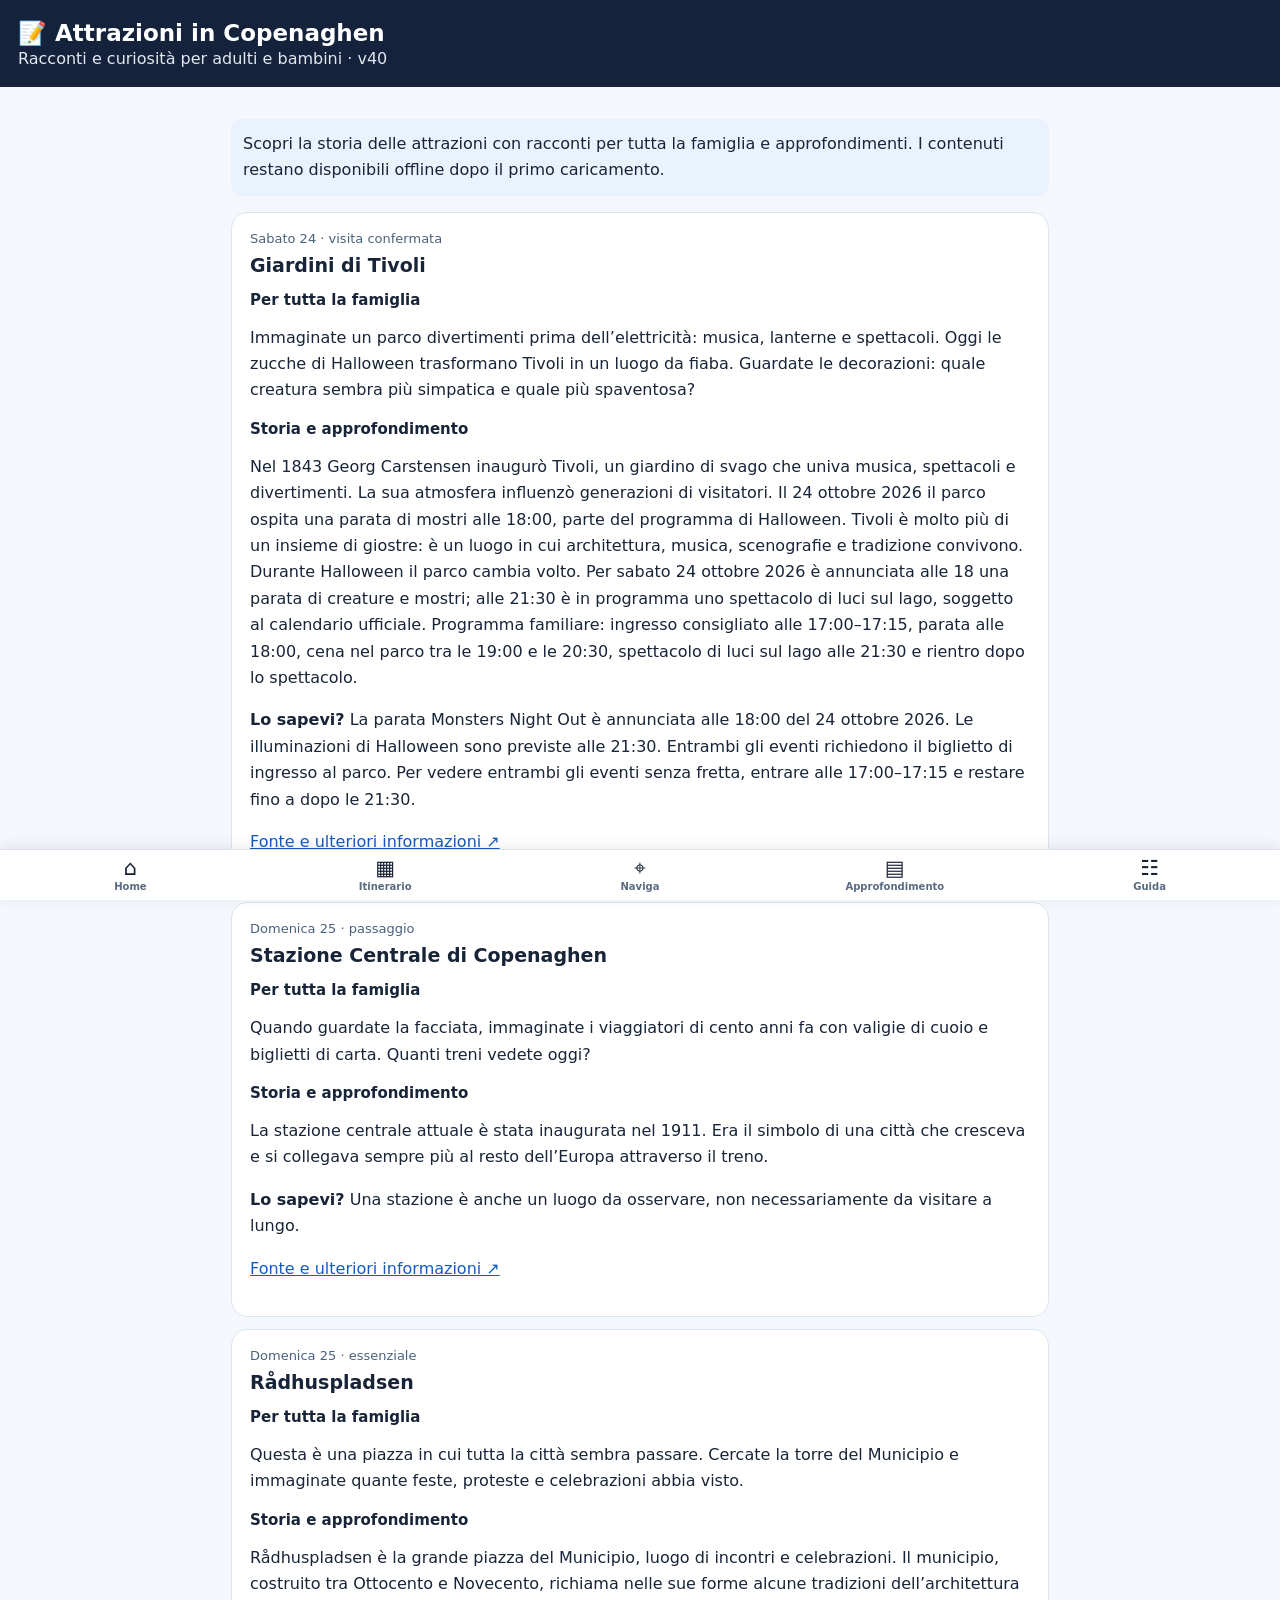
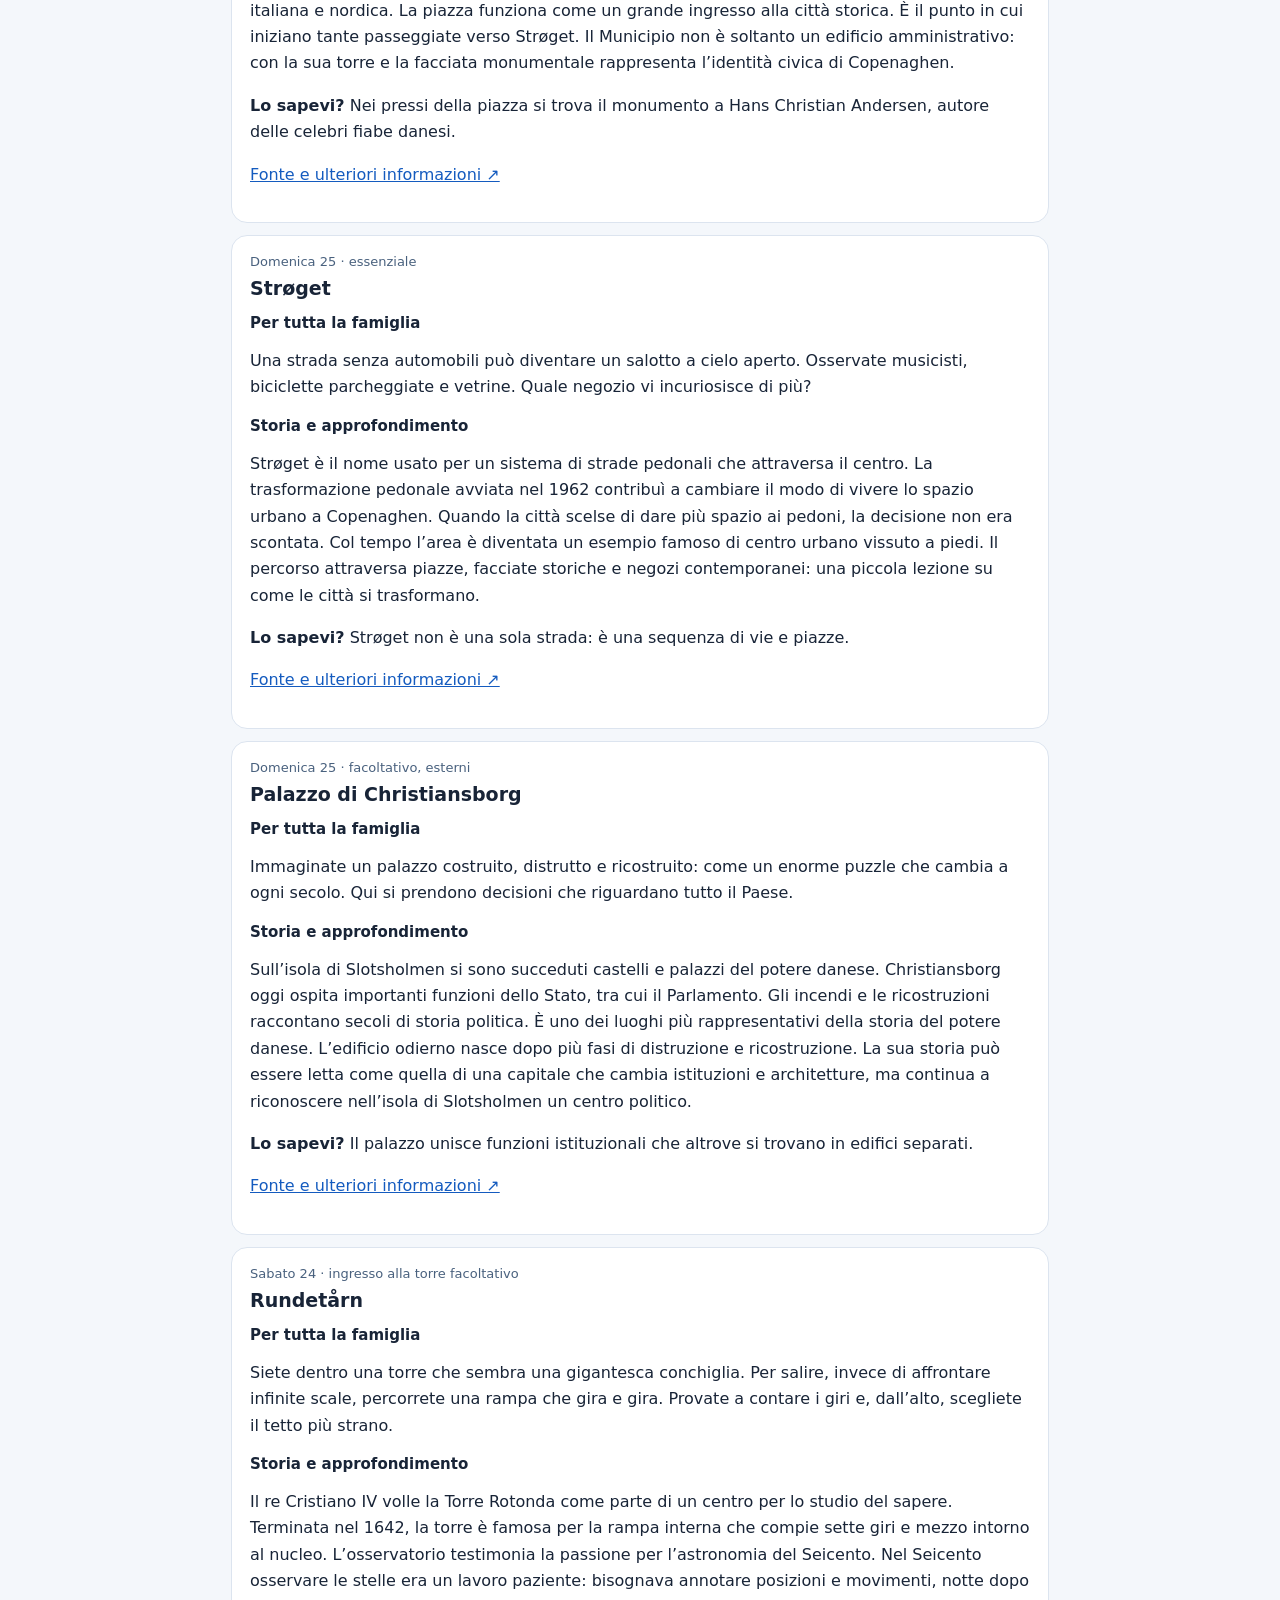
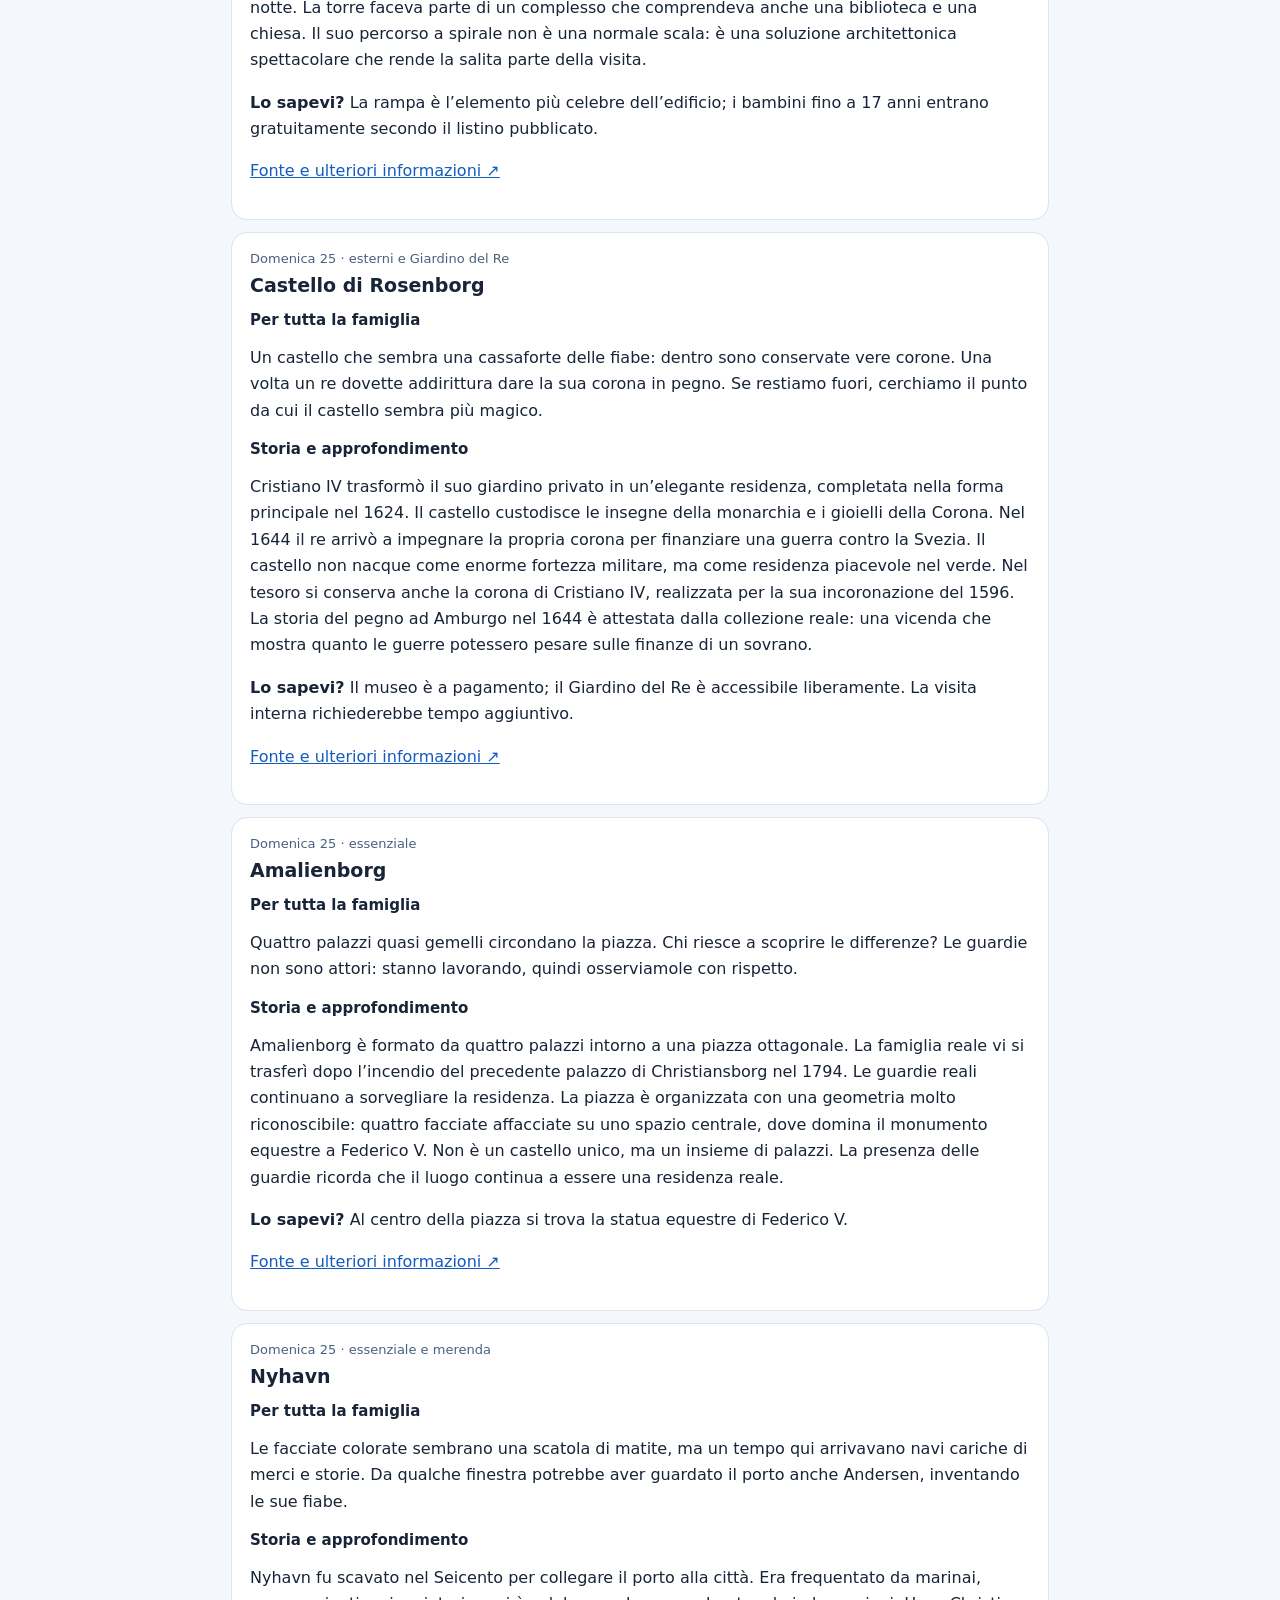
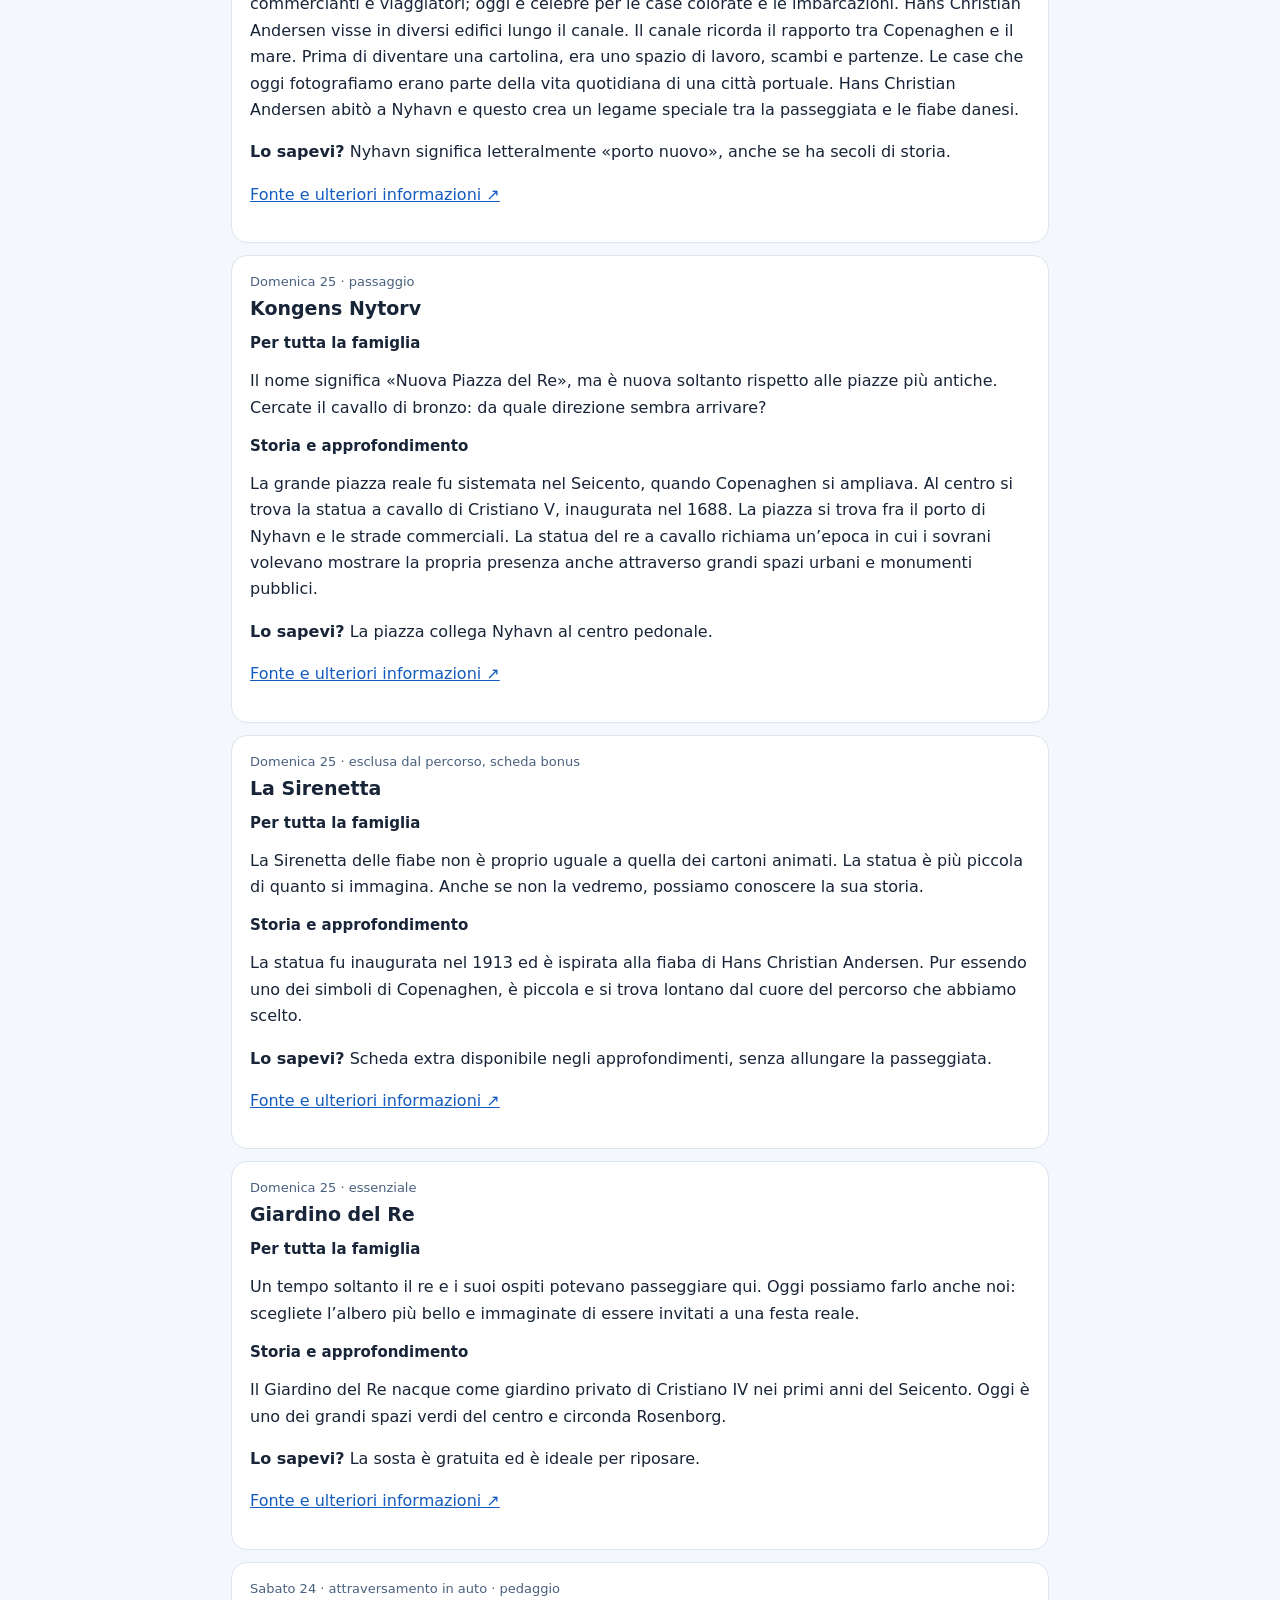
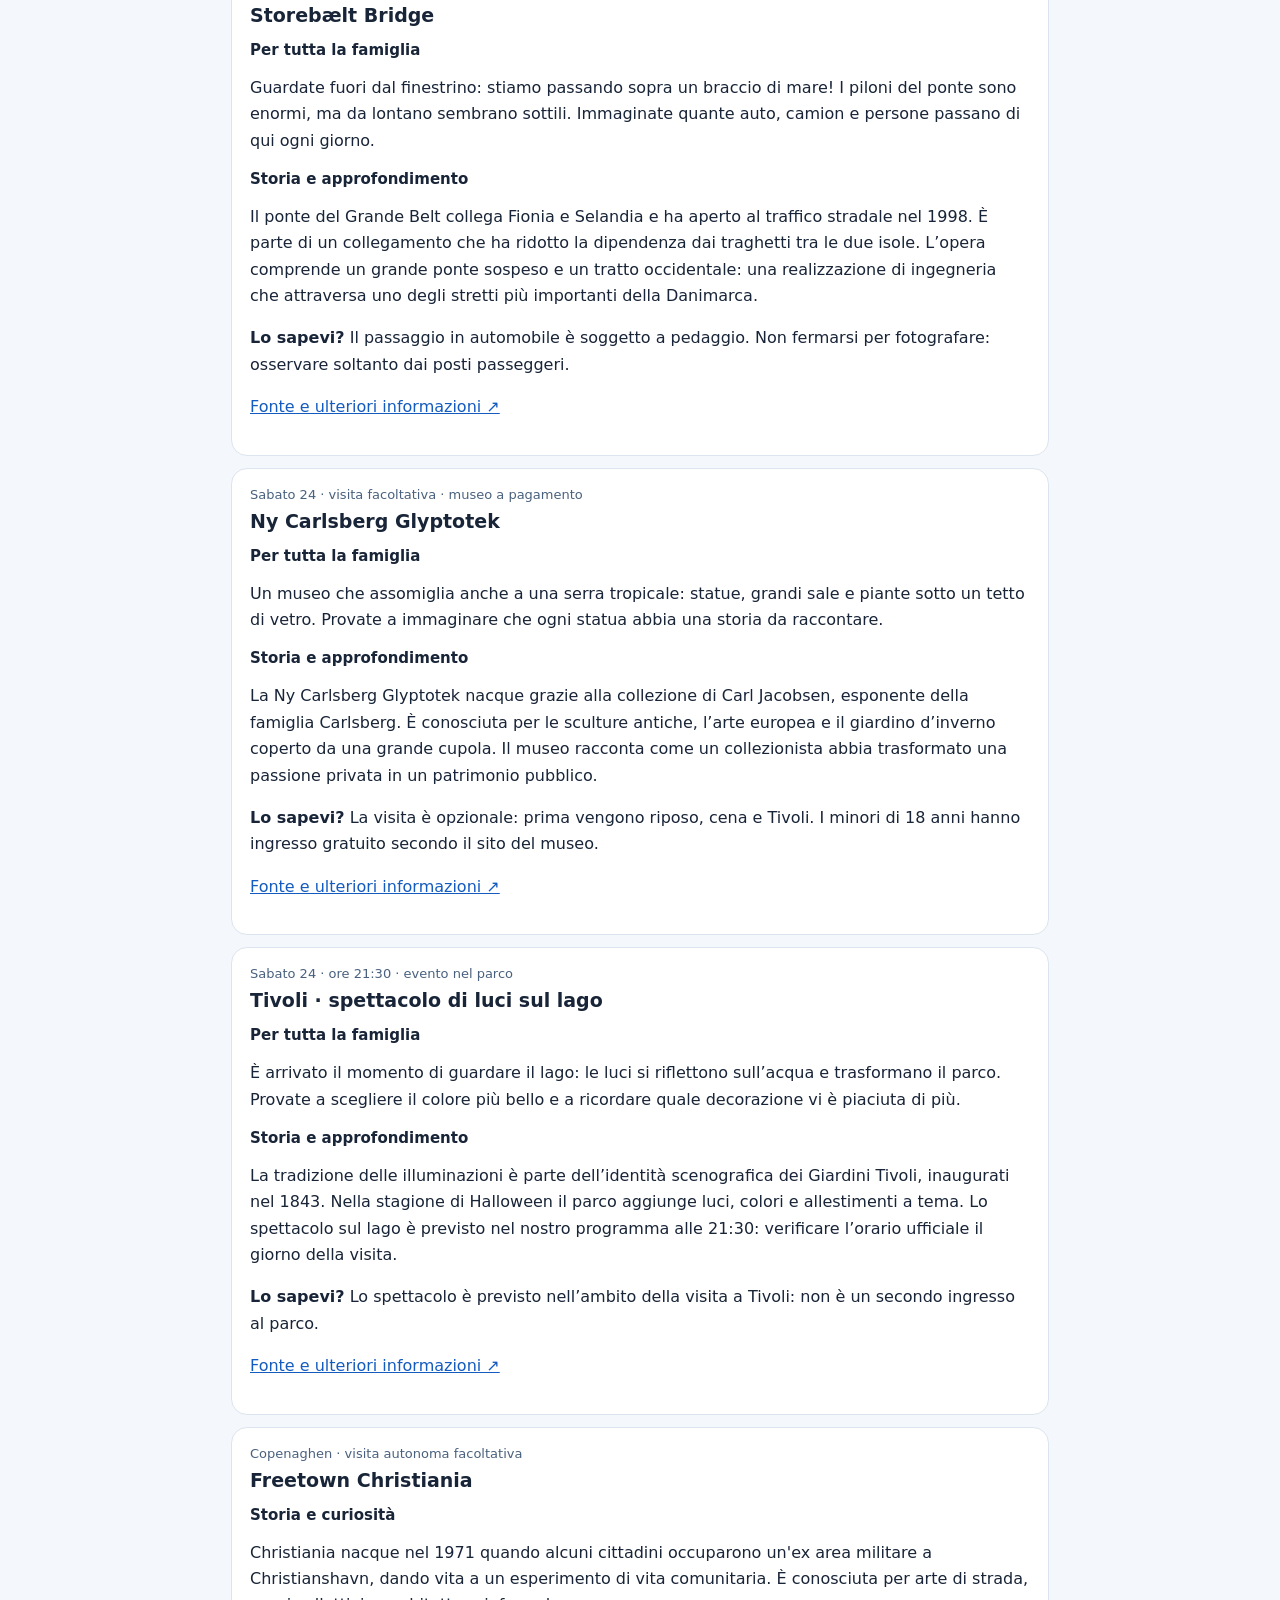
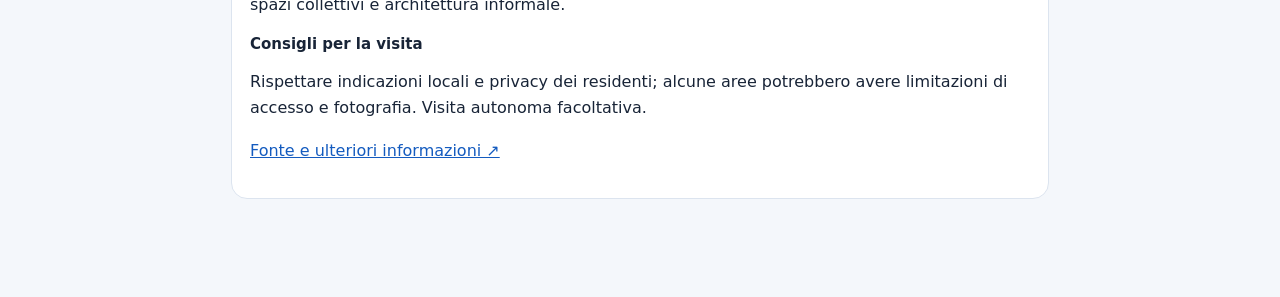
==== commit e0829c36: "Publish verified v40: unified pages, maps, itinerary, guide and official version labels" ====
--- a/approfondimento.html
+++ b/approfondimento.html
@@ -1 +1 @@
-<!doctype html><html lang="it"><head><meta charset="utf-8"><meta name="viewport" content="width=device-width,initial-scale=1"><title>Attrazioni in Copenaghen · v35</title><link rel="stylesheet" href="theme.css"><script defer src="theme.js"></script><style>:root{font-family:system-ui,Arial,sans-serif;color:#182437;background:#f3f6fb}*{box-sizing:border-box}body{margin:0}.top{background:#14233b;color:white;padding:18px}main{max-width:850px;margin:auto;padding:16px}.card{background:white;border:1px solid #dce4ef;border-radius:16px;padding:18px;margin:12px 0;break-inside:avoid}.tag{color:#49617e;font-size:13px}h1{margin:0;font-size:23px}h2{font-size:19px;margin:8px 0}h3{font-size:15px;margin-bottom:4px}p{line-height:1.65}a{color:#145bbf}.note{background:#eaf2ff;padding:12px;border-radius:10px}article:target{outline:3px solid #f4ad42;scroll-margin-top:16px}@media print{.top,.note{display:none!important}body{background:white}.card{box-shadow:none;border:1px solid #aaa}main{max-width:none}}</style><meta name="color-scheme" content="light"><style>html{color-scheme:light!important}html,body{background-color:#f4f7fb}</style><style>/* v40 */a.navbtn,a.btn,a.action,.actions a,.actions a.secondary,a.video,button.primary,button.printbtn,.chips button,#refresh{background:#374151!important;color:#fff!important;border-color:#374151!important}</style></head><body><header class="top"><a style="color:white" href="index.html">← Home</a><h1>📖 Attrazioni in Copenaghen</h1><div>Racconti e curiosità per adulti e bambini · v35</div></header><main><p class="note">Scopri la storia delle attrazioni con racconti per tutta la famiglia e approfondimenti. I contenuti restano disponibili offline dopo il primo caricamento.</p><article class="card" id="tappa-0" data-spot="Giardini di Tivoli"><div class="tag">Sabato 24 · visita confermata</div><h2>Giardini di Tivoli</h2><h3>Per tutta la famiglia</h3><p>Immaginate un parco divertimenti prima dell’elettricità: musica, lanterne e spettacoli. Oggi le zucche di Halloween trasformano Tivoli in un luogo da fiaba. Guardate le decorazioni: quale creatura sembra più simpatica e quale più spaventosa?</p><h3>Storia e approfondimento</h3><p>Nel 1843 Georg Carstensen inaugurò Tivoli, un giardino di svago che univa musica, spettacoli e divertimenti. La sua atmosfera influenzò generazioni di visitatori. Il 24 ottobre 2026 il parco ospita una parata di mostri alle 18:00, parte del programma di Halloween. Tivoli è molto più di un insieme di giostre: è un luogo in cui architettura, musica, scenografie e tradizione convivono. Durante Halloween il parco cambia volto. Per sabato 24 ottobre 2026 è annunciata alle 18 una parata di creature e mostri; alle 21:30 è in programma uno spettacolo di luci sul lago, soggetto al calendario ufficiale. Programma familiare: ingresso consigliato alle 17:00–17:15, parata alle 18:00, cena nel parco tra le 19:00 e le 20:30, spettacolo di luci sul lago alle 21:30 e rientro dopo lo spettacolo.</p><p><strong>Lo sapevi?</strong> La parata Monsters Night Out è annunciata alle 18:00 del 24 ottobre 2026. Le illuminazioni di Halloween sono previste alle 21:30. Entrambi gli eventi richiedono il biglietto di ingresso al parco. Per vedere entrambi gli eventi senza fretta, entrare alle 17:00–17:15 e restare fino a dopo le 21:30.</p><p><a target="_blank" rel="noopener" href="https://www.tivoli.dk/en/programme/events/monsters-night-out">Fonte e ulteriori informazioni ↗</a></p></article><article class="card" id="tappa-1" data-spot="Stazione Centrale di Copenaghen"><div class="tag">Domenica 25 · passaggio</div><h2>Stazione Centrale di Copenaghen</h2><h3>Per tutta la famiglia</h3><p>Quando guardate la facciata, immaginate i viaggiatori di cento anni fa con valigie di cuoio e biglietti di carta. Quanti treni vedete oggi?</p><h3>Storia e approfondimento</h3><p>La stazione centrale attuale è stata inaugurata nel 1911. Era il simbolo di una città che cresceva e si collegava sempre più al resto dell’Europa attraverso il treno. </p><p><strong>Lo sapevi?</strong> Una stazione è anche un luogo da osservare, non necessariamente da visitare a lungo.</p><p><a target="_blank" rel="noopener" href="https://www.visitcopenhagen.com/">Fonte e ulteriori informazioni ↗</a></p></article><article class="card" id="tappa-2" data-spot="Rådhuspladsen"><div class="tag">Domenica 25 · essenziale</div><h2>Rådhuspladsen</h2><h3>Per tutta la famiglia</h3><p>Questa è una piazza in cui tutta la città sembra passare. Cercate la torre del Municipio e immaginate quante feste, proteste e celebrazioni abbia visto.</p><h3>Storia e approfondimento</h3><p>Rådhuspladsen è la grande piazza del Municipio, luogo di incontri e celebrazioni. Il municipio, costruito tra Ottocento e Novecento, richiama nelle sue forme alcune tradizioni dell’architettura italiana e nordica. La piazza funziona come un grande ingresso alla città storica. È il punto in cui iniziano tante passeggiate verso Strøget. Il Municipio non è soltanto un edificio amministrativo: con la sua torre e la facciata monumentale rappresenta l’identità civica di Copenaghen.</p><p><strong>Lo sapevi?</strong> Nei pressi della piazza si trova il monumento a Hans Christian Andersen, autore delle celebri fiabe danesi.</p><p><a target="_blank" rel="noopener" href="https://www.visitcopenhagen.com/">Fonte e ulteriori informazioni ↗</a></p></article><article class="card" id="tappa-3" data-spot="Strøget"><div class="tag">Domenica 25 · essenziale</div><h2>Strøget</h2><h3>Per tutta la famiglia</h3><p>Una strada senza automobili può diventare un salotto a cielo aperto. Osservate musicisti, biciclette parcheggiate e vetrine. Quale negozio vi incuriosisce di più?</p><h3>Storia e approfondimento</h3><p>Strøget è il nome usato per un sistema di strade pedonali che attraversa il centro. La trasformazione pedonale avviata nel 1962 contribuì a cambiare il modo di vivere lo spazio urbano a Copenaghen. Quando la città scelse di dare più spazio ai pedoni, la decisione non era scontata. Col tempo l’area è diventata un esempio famoso di centro urbano vissuto a piedi. Il percorso attraversa piazze, facciate storiche e negozi contemporanei: una piccola lezione su come le città si trasformano.</p><p><strong>Lo sapevi?</strong> Strøget non è una sola strada: è una sequenza di vie e piazze.</p><p><a target="_blank" rel="noopener" href="https://www.visitcopenhagen.com/">Fonte e ulteriori informazioni ↗</a></p></article><article class="card" id="tappa-4" data-spot="Palazzo di Christiansborg"><div class="tag">Domenica 25 · facoltativo, esterni</div><h2>Palazzo di Christiansborg</h2><h3>Per tutta la famiglia</h3><p>Immaginate un palazzo costruito, distrutto e ricostruito: come un enorme puzzle che cambia a ogni secolo. Qui si prendono decisioni che riguardano tutto il Paese.</p><h3>Storia e approfondimento</h3><p>Sull’isola di Slotsholmen si sono succeduti castelli e palazzi del potere danese. Christiansborg oggi ospita importanti funzioni dello Stato, tra cui il Parlamento. Gli incendi e le ricostruzioni raccontano secoli di storia politica. È uno dei luoghi più rappresentativi della storia del potere danese. L’edificio odierno nasce dopo più fasi di distruzione e ricostruzione. La sua storia può essere letta come quella di una capitale che cambia istituzioni e architetture, ma continua a riconoscere nell’isola di Slotsholmen un centro politico.</p><p><strong>Lo sapevi?</strong> Il palazzo unisce funzioni istituzionali che altrove si trovano in edifici separati.</p><p><a target="_blank" rel="noopener" href="https://www.christiansborg.dk/">Fonte e ulteriori informazioni ↗</a></p></article><article class="card" id="tappa-5" data-spot="Rundetårn"><div class="tag">Domenica 25 · ingresso consigliato</div><h2>Rundetårn</h2><h3>Per tutta la famiglia</h3><p>Siete dentro una torre che sembra una gigantesca conchiglia. Per salire, invece di affrontare infinite scale, percorrete una rampa che gira e gira. Provate a contare i giri e, dall’alto, scegliete il tetto più strano.</p><h3>Storia e approfondimento</h3><p>Il re Cristiano IV volle la Torre Rotonda come parte di un centro per lo studio del sapere. Terminata nel 1642, la torre è famosa per la rampa interna che compie sette giri e mezzo intorno al nucleo. L’osservatorio testimonia la passione per l’astronomia del Seicento. Nel Seicento osservare le stelle era un lavoro paziente: bisognava annotare posizioni e movimenti, notte dopo notte. La torre faceva parte di un complesso che comprendeva anche una biblioteca e una chiesa. Il suo percorso a spirale non è una normale scala: è una soluzione architettonica spettacolare che rende la salita parte della visita.</p><p><strong>Lo sapevi?</strong> La rampa è l’elemento più celebre dell’edificio; i bambini fino a 17 anni entrano gratuitamente secondo il listino pubblicato.</p><p><a target="_blank" rel="noopener" href="https://www.rundetaarn.dk/en/intro/the-spiral-ramp/">Fonte e ulteriori informazioni ↗</a></p></article><article class="card" id="tappa-6" data-spot="Castello di Rosenborg"><div class="tag">Domenica 25 · esterni e Giardino del Re</div><h2>Castello di Rosenborg</h2><h3>Per tutta la famiglia</h3><p>Un castello che sembra una cassaforte delle fiabe: dentro sono conservate vere corone. Una volta un re dovette addirittura dare la sua corona in pegno. Se restiamo fuori, cerchiamo il punto da cui il castello sembra più magico.</p><h3>Storia e approfondimento</h3><p>Cristiano IV trasformò il suo giardino privato in un’elegante residenza, completata nella forma principale nel 1624. Il castello custodisce le insegne della monarchia e i gioielli della Corona. Nel 1644 il re arrivò a impegnare la propria corona per finanziare una guerra contro la Svezia. Il castello non nacque come enorme fortezza militare, ma come residenza piacevole nel verde. Nel tesoro si conserva anche la corona di Cristiano IV, realizzata per la sua incoronazione del 1596. La storia del pegno ad Amburgo nel 1644 è attestata dalla collezione reale: una vicenda che mostra quanto le guerre potessero pesare sulle finanze di un sovrano.</p><p><strong>Lo sapevi?</strong> Il museo è a pagamento; il Giardino del Re è accessibile liberamente. La visita interna richiederebbe tempo aggiuntivo.</p><p><a target="_blank" rel="noopener" href="https://denkongeligesamling.dk/en/rosenborg/">Fonte e ulteriori informazioni ↗</a></p></article><article class="card" id="tappa-7" data-spot="Amalienborg"><div class="tag">Domenica 25 · essenziale</div><h2>Amalienborg</h2><h3>Per tutta la famiglia</h3><p>Quattro palazzi quasi gemelli circondano la piazza. Chi riesce a scoprire le differenze? Le guardie non sono attori: stanno lavorando, quindi osserviamole con rispetto.</p><h3>Storia e approfondimento</h3><p>Amalienborg è formato da quattro palazzi intorno a una piazza ottagonale. La famiglia reale vi si trasferì dopo l’incendio del precedente palazzo di Christiansborg nel 1794. Le guardie reali continuano a sorvegliare la residenza. La piazza è organizzata con una geometria molto riconoscibile: quattro facciate affacciate su uno spazio centrale, dove domina il monumento equestre a Federico V. Non è un castello unico, ma un insieme di palazzi. La presenza delle guardie ricorda che il luogo continua a essere una residenza reale.</p><p><strong>Lo sapevi?</strong> Al centro della piazza si trova la statua equestre di Federico V.</p><p><a target="_blank" rel="noopener" href="https://denkongeligesamling.dk/en/amalienborg/">Fonte e ulteriori informazioni ↗</a></p></article><article class="card" id="tappa-8" data-spot="Nyhavn"><div class="tag">Domenica 25 · essenziale e merenda</div><h2>Nyhavn</h2><h3>Per tutta la famiglia</h3><p>Le facciate colorate sembrano una scatola di matite, ma un tempo qui arrivavano navi cariche di merci e storie. Da qualche finestra potrebbe aver guardato il porto anche Andersen, inventando le sue fiabe.</p><h3>Storia e approfondimento</h3><p>Nyhavn fu scavato nel Seicento per collegare il porto alla città. Era frequentato da marinai, commercianti e viaggiatori; oggi è celebre per le case colorate e le imbarcazioni. Hans Christian Andersen visse in diversi edifici lungo il canale. Il canale ricorda il rapporto tra Copenaghen e il mare. Prima di diventare una cartolina, era uno spazio di lavoro, scambi e partenze. Le case che oggi fotografiamo erano parte della vita quotidiana di una città portuale. Hans Christian Andersen abitò a Nyhavn e questo crea un legame speciale tra la passeggiata e le fiabe danesi.</p><p><strong>Lo sapevi?</strong> Nyhavn significa letteralmente «porto nuovo», anche se ha secoli di storia.</p><p><a target="_blank" rel="noopener" href="https://www.visitcopenhagen.com/">Fonte e ulteriori informazioni ↗</a></p></article><article class="card" id="tappa-9" data-spot="Kongens Nytorv"><div class="tag">Domenica 25 · passaggio</div><h2>Kongens Nytorv</h2><h3>Per tutta la famiglia</h3><p>Il nome significa «Nuova Piazza del Re», ma è nuova soltanto rispetto alle piazze più antiche. Cercate il cavallo di bronzo: da quale direzione sembra arrivare?</p><h3>Storia e approfondimento</h3><p>La grande piazza reale fu sistemata nel Seicento, quando Copenaghen si ampliava. Al centro si trova la statua a cavallo di Cristiano V, inaugurata nel 1688. La piazza si trova fra il porto di Nyhavn e le strade commerciali. La statua del re a cavallo richiama un’epoca in cui i sovrani volevano mostrare la propria presenza anche attraverso grandi spazi urbani e monumenti pubblici.</p><p><strong>Lo sapevi?</strong> La piazza collega Nyhavn al centro pedonale.</p><p><a target="_blank" rel="noopener" href="https://www.visitcopenhagen.com/">Fonte e ulteriori informazioni ↗</a></p></article><article class="card" id="tappa-10" data-spot="La Sirenetta"><div class="tag">Domenica 25 · esclusa dal percorso, scheda bonus</div><h2>La Sirenetta</h2><h3>Per tutta la famiglia</h3><p>La Sirenetta delle fiabe non è proprio uguale a quella dei cartoni animati. La statua è più piccola di quanto si immagina. Anche se non la vedremo, possiamo conoscere la sua storia.</p><h3>Storia e approfondimento</h3><p>La statua fu inaugurata nel 1913 ed è ispirata alla fiaba di Hans Christian Andersen. Pur essendo uno dei simboli di Copenaghen, è piccola e si trova lontano dal cuore del percorso che abbiamo scelto. </p><p><strong>Lo sapevi?</strong> Scheda extra disponibile negli approfondimenti, senza allungare la passeggiata.</p><p><a target="_blank" rel="noopener" href="https://www.visitcopenhagen.com/">Fonte e ulteriori informazioni ↗</a></p></article><article class="card" id="tappa-11" data-spot="Giardino del Re"><div class="tag">Domenica 25 · essenziale</div><h2>Giardino del Re</h2><h3>Per tutta la famiglia</h3><p>Un tempo soltanto il re e i suoi ospiti potevano passeggiare qui. Oggi possiamo farlo anche noi: scegliete l’albero più bello e immaginate di essere invitati a una festa reale.</p><h3>Storia e approfondimento</h3><p>Il Giardino del Re nacque come giardino privato di Cristiano IV nei primi anni del Seicento. Oggi è uno dei grandi spazi verdi del centro e circonda Rosenborg. </p><p><strong>Lo sapevi?</strong> La sosta è gratuita ed è ideale per riposare.</p><p><a target="_blank" rel="noopener" href="https://denkongeligesamling.dk/en/rosenborg/">Fonte e ulteriori informazioni ↗</a></p></article><article class="card" id="tappa-12" data-spot="Storebælt Bridge"><div class="tag">Sabato 24 · attraversamento in auto · pedaggio</div><h2>Storebælt Bridge</h2><h3>Per tutta la famiglia</h3><p>Guardate fuori dal finestrino: stiamo passando sopra un braccio di mare! I piloni del ponte sono enormi, ma da lontano sembrano sottili. Immaginate quante auto, camion e persone passano di qui ogni giorno.</p><h3>Storia e approfondimento</h3><p>Il ponte del Grande Belt collega Fionia e Selandia e ha aperto al traffico stradale nel 1998. È parte di un collegamento che ha ridotto la dipendenza dai traghetti tra le due isole. L’opera comprende un grande ponte sospeso e un tratto occidentale: una realizzazione di ingegneria che attraversa uno degli stretti più importanti della Danimarca.</p><p><strong>Lo sapevi?</strong> Il passaggio in automobile è soggetto a pedaggio. Non fermarsi per fotografare: osservare soltanto dai posti passeggeri.</p><p><a target="_blank" rel="noopener" href="https://www.storebaelt.dk/en/">Fonte e ulteriori informazioni ↗</a></p></article><article class="card" id="tappa-13" data-spot="Ny Carlsberg Glyptotek"><div class="tag">Sabato 24 · visita facoltativa · museo a pagamento</div><h2>Ny Carlsberg Glyptotek</h2><h3>Per tutta la famiglia</h3><p>Un museo che assomiglia anche a una serra tropicale: statue, grandi sale e piante sotto un tetto di vetro. Provate a immaginare che ogni statua abbia una storia da raccontare.</p><h3>Storia e approfondimento</h3><p>La Ny Carlsberg Glyptotek nacque grazie alla collezione di Carl Jacobsen, esponente della famiglia Carlsberg. È conosciuta per le sculture antiche, l’arte europea e il giardino d’inverno coperto da una grande cupola. Il museo racconta come un collezionista abbia trasformato una passione privata in un patrimonio pubblico.</p><p><strong>Lo sapevi?</strong> La visita è opzionale: prima vengono riposo, cena e Tivoli. I minori di 18 anni hanno ingresso gratuito secondo il sito del museo.</p><p><a target="_blank" rel="noopener" href="https://glyptoteket.com/visit/visit-with-children">Fonte e ulteriori informazioni ↗</a></p></article><article class="card" id="tappa-14" data-spot="Tivoli · spettacolo di luci sul lago"><div class="tag">Sabato 24 · ore 21:30 · evento nel parco</div><h2>Tivoli · spettacolo di luci sul lago</h2><h3>Per tutta la famiglia</h3><p>È arrivato il momento di guardare il lago: le luci si riflettono sull’acqua e trasformano il parco. Provate a scegliere il colore più bello e a ricordare quale decorazione vi è piaciuta di più.</p><h3>Storia e approfondimento</h3><p>La tradizione delle illuminazioni è parte dell’identità scenografica dei Giardini Tivoli, inaugurati nel 1843. Nella stagione di Halloween il parco aggiunge luci, colori e allestimenti a tema. Lo spettacolo sul lago è previsto nel nostro programma alle 21:30: verificare l’orario ufficiale il giorno della visita.</p><p><strong>Lo sapevi?</strong> Lo spettacolo è previsto nell’ambito della visita a Tivoli: non è un secondo ingresso al parco.</p><p><a target="_blank" rel="noopener" href="https://www.tivoli.dk/en/opening-hours-and-seasons/halloween-in-tivoli">Fonte e ulteriori informazioni ↗</a></p></article><article class="card" id="christiania"><div class="tag">Copenaghen · visita autonoma facoltativa</div><h2>Freetown Christiania</h2><h3>Storia e curiosità</h3><p>Christiania nacque nel 1971 quando alcuni cittadini occuparono un'ex area militare a Christianshavn, dando vita a un esperimento di vita comunitaria. È conosciuta per arte di strada, spazi collettivi e architettura informale.</p><h3>Consigli per la visita</h3><p>Rispettare indicazioni locali e privacy dei residenti; alcune aree potrebbero avere limitazioni di accesso e fotografia. Visita autonoma facoltativa.</p></article></main><script>(function(){const spot=new URLSearchParams(location.search).get('spot');if(spot){const el=[...document.querySelectorAll('[data-spot]')].find(e=>e.dataset.spot===spot);if(el){requestAnimationFrame(()=>{el.scrollIntoView({block:'start'});el.style.outline='3px solid #f4ad42'})}}if('serviceWorker' in navigator&&location.protocol.startsWith('http'))navigator.serviceWorker.register('./sw.js').catch(()=>{});})();</script></body></html>+<!doctype html><html lang="it"><head><meta charset="utf-8"><meta name="viewport" content="width=device-width,initial-scale=1"><title>Attrazioni in Copenaghen · v40</title><link rel="stylesheet" href="theme.css"><script defer src="theme.js"></script><style>:root{font-family:system-ui,Arial,sans-serif;color:#182437;background:#f3f6fb}*{box-sizing:border-box}body{margin:0}.top{background:#14233b;color:white;padding:18px}main{max-width:850px;margin:auto;padding:16px}.card{background:white;border:1px solid #dce4ef;border-radius:16px;padding:18px;margin:12px 0;break-inside:avoid}.tag{color:#49617e;font-size:13px}h1{margin:0;font-size:23px}h2{font-size:19px;margin:8px 0}h3{font-size:15px;margin-bottom:4px}p{line-height:1.65}a{color:#145bbf}.note{background:#eaf2ff;padding:12px;border-radius:10px}article:target{outline:3px solid #f4ad42;scroll-margin-top:16px}@media print{.top,.note{display:none!important}body{background:white}.card{box-shadow:none;border:1px solid #aaa}main{max-width:none}}</style><meta name="color-scheme" content="light"><style>html{color-scheme:light!important}html,body{background-color:#f4f7fb}</style><style>/* v40 */a.navbtn,a.btn,a.action,.actions a,.actions a.secondary,a.video,button.primary,button.printbtn,.chips button,#refresh{background:#374151!important;color:#fff!important;border-color:#374151!important}</style><style id="unified-page-header">.travel-page-header{background:#14233b!important;color:#fff!important;padding:19px 18px!important;margin:0!important;border:0!important;border-radius:0!important;max-width:none!important}.travel-page-header h1{color:#fff!important;font-size:23px!important;line-height:1.3!important;margin:0!important;font-weight:750!important}.travel-page-header p,.travel-page-header .muted,.travel-page-header div{color:#e2e8f0!important}.travel-page-header p{margin:7px 0 0!important}header.top{background:#14233b!important;color:#fff!important}.travel-page-header+main{padding-top:16px!important}@media print{.travel-page-header{display:none!important}}</style></head><body><header class="top travel-page-header"><h1>📝 Attrazioni in Copenaghen</h1><div>Racconti e curiosità per adulti e bambini · v40</div></header><main><p class="note">Scopri la storia delle attrazioni con racconti per tutta la famiglia e approfondimenti. I contenuti restano disponibili offline dopo il primo caricamento.</p><article class="card" id="tappa-0" data-spot="Giardini di Tivoli"><div class="tag">Sabato 24 · visita confermata</div><h2>Giardini di Tivoli</h2><h3>Per tutta la famiglia</h3><p>Immaginate un parco divertimenti prima dell’elettricità: musica, lanterne e spettacoli. Oggi le zucche di Halloween trasformano Tivoli in un luogo da fiaba. Guardate le decorazioni: quale creatura sembra più simpatica e quale più spaventosa?</p><h3>Storia e approfondimento</h3><p>Nel 1843 Georg Carstensen inaugurò Tivoli, un giardino di svago che univa musica, spettacoli e divertimenti. La sua atmosfera influenzò generazioni di visitatori. Il 24 ottobre 2026 il parco ospita una parata di mostri alle 18:00, parte del programma di Halloween. Tivoli è molto più di un insieme di giostre: è un luogo in cui architettura, musica, scenografie e tradizione convivono. Durante Halloween il parco cambia volto. Per sabato 24 ottobre 2026 è annunciata alle 18 una parata di creature e mostri; alle 21:30 è in programma uno spettacolo di luci sul lago, soggetto al calendario ufficiale. Programma familiare: ingresso consigliato alle 17:00–17:15, parata alle 18:00, cena nel parco tra le 19:00 e le 20:30, spettacolo di luci sul lago alle 21:30 e rientro dopo lo spettacolo.</p><p><strong>Lo sapevi?</strong> La parata Monsters Night Out è annunciata alle 18:00 del 24 ottobre 2026. Le illuminazioni di Halloween sono previste alle 21:30. Entrambi gli eventi richiedono il biglietto di ingresso al parco. Per vedere entrambi gli eventi senza fretta, entrare alle 17:00–17:15 e restare fino a dopo le 21:30.</p><p><a target="_blank" rel="noopener" href="https://www.tivoli.dk/en/programme/events/monsters-night-out">Fonte e ulteriori informazioni ↗</a></p></article><article class="card" id="tappa-1" data-spot="Stazione Centrale di Copenaghen"><div class="tag">Domenica 25 · passaggio</div><h2>Stazione Centrale di Copenaghen</h2><h3>Per tutta la famiglia</h3><p>Quando guardate la facciata, immaginate i viaggiatori di cento anni fa con valigie di cuoio e biglietti di carta. Quanti treni vedete oggi?</p><h3>Storia e approfondimento</h3><p>La stazione centrale attuale è stata inaugurata nel 1911. Era il simbolo di una città che cresceva e si collegava sempre più al resto dell’Europa attraverso il treno. </p><p><strong>Lo sapevi?</strong> Una stazione è anche un luogo da osservare, non necessariamente da visitare a lungo.</p><p><a target="_blank" rel="noopener" href="https://www.visitcopenhagen.com/">Fonte e ulteriori informazioni ↗</a></p></article><article class="card" id="tappa-2" data-spot="Rådhuspladsen"><div class="tag">Domenica 25 · essenziale</div><h2>Rådhuspladsen</h2><h3>Per tutta la famiglia</h3><p>Questa è una piazza in cui tutta la città sembra passare. Cercate la torre del Municipio e immaginate quante feste, proteste e celebrazioni abbia visto.</p><h3>Storia e approfondimento</h3><p>Rådhuspladsen è la grande piazza del Municipio, luogo di incontri e celebrazioni. Il municipio, costruito tra Ottocento e Novecento, richiama nelle sue forme alcune tradizioni dell’architettura italiana e nordica. La piazza funziona come un grande ingresso alla città storica. È il punto in cui iniziano tante passeggiate verso Strøget. Il Municipio non è soltanto un edificio amministrativo: con la sua torre e la facciata monumentale rappresenta l’identità civica di Copenaghen.</p><p><strong>Lo sapevi?</strong> Nei pressi della piazza si trova il monumento a Hans Christian Andersen, autore delle celebri fiabe danesi.</p><p><a target="_blank" rel="noopener" href="https://www.visitcopenhagen.com/">Fonte e ulteriori informazioni ↗</a></p></article><article class="card" id="tappa-3" data-spot="Strøget"><div class="tag">Domenica 25 · essenziale</div><h2>Strøget</h2><h3>Per tutta la famiglia</h3><p>Una strada senza automobili può diventare un salotto a cielo aperto. Osservate musicisti, biciclette parcheggiate e vetrine. Quale negozio vi incuriosisce di più?</p><h3>Storia e approfondimento</h3><p>Strøget è il nome usato per un sistema di strade pedonali che attraversa il centro. La trasformazione pedonale avviata nel 1962 contribuì a cambiare il modo di vivere lo spazio urbano a Copenaghen. Quando la città scelse di dare più spazio ai pedoni, la decisione non era scontata. Col tempo l’area è diventata un esempio famoso di centro urbano vissuto a piedi. Il percorso attraversa piazze, facciate storiche e negozi contemporanei: una piccola lezione su come le città si trasformano.</p><p><strong>Lo sapevi?</strong> Strøget non è una sola strada: è una sequenza di vie e piazze.</p><p><a target="_blank" rel="noopener" href="https://www.visitcopenhagen.com/">Fonte e ulteriori informazioni ↗</a></p></article><article class="card" id="tappa-4" data-spot="Palazzo di Christiansborg"><div class="tag">Domenica 25 · facoltativo, esterni</div><h2>Palazzo di Christiansborg</h2><h3>Per tutta la famiglia</h3><p>Immaginate un palazzo costruito, distrutto e ricostruito: come un enorme puzzle che cambia a ogni secolo. Qui si prendono decisioni che riguardano tutto il Paese.</p><h3>Storia e approfondimento</h3><p>Sull’isola di Slotsholmen si sono succeduti castelli e palazzi del potere danese. Christiansborg oggi ospita importanti funzioni dello Stato, tra cui il Parlamento. Gli incendi e le ricostruzioni raccontano secoli di storia politica. È uno dei luoghi più rappresentativi della storia del potere danese. L’edificio odierno nasce dopo più fasi di distruzione e ricostruzione. La sua storia può essere letta come quella di una capitale che cambia istituzioni e architetture, ma continua a riconoscere nell’isola di Slotsholmen un centro politico.</p><p><strong>Lo sapevi?</strong> Il palazzo unisce funzioni istituzionali che altrove si trovano in edifici separati.</p><p><a target="_blank" rel="noopener" href="https://www.christiansborg.dk/">Fonte e ulteriori informazioni ↗</a></p></article><article class="card" id="tappa-5" data-spot="Rundetårn"><div class="tag">Sabato 24 · ingresso alla torre facoltativo</div><h2>Rundetårn</h2><h3>Per tutta la famiglia</h3><p>Siete dentro una torre che sembra una gigantesca conchiglia. Per salire, invece di affrontare infinite scale, percorrete una rampa che gira e gira. Provate a contare i giri e, dall’alto, scegliete il tetto più strano.</p><h3>Storia e approfondimento</h3><p>Il re Cristiano IV volle la Torre Rotonda come parte di un centro per lo studio del sapere. Terminata nel 1642, la torre è famosa per la rampa interna che compie sette giri e mezzo intorno al nucleo. L’osservatorio testimonia la passione per l’astronomia del Seicento. Nel Seicento osservare le stelle era un lavoro paziente: bisognava annotare posizioni e movimenti, notte dopo notte. La torre faceva parte di un complesso che comprendeva anche una biblioteca e una chiesa. Il suo percorso a spirale non è una normale scala: è una soluzione architettonica spettacolare che rende la salita parte della visita.</p><p><strong>Lo sapevi?</strong> La rampa è l’elemento più celebre dell’edificio; i bambini fino a 17 anni entrano gratuitamente secondo il listino pubblicato.</p><p><a target="_blank" rel="noopener" href="https://www.rundetaarn.dk/en/intro/the-spiral-ramp/">Fonte e ulteriori informazioni ↗</a></p></article><article class="card" id="tappa-6" data-spot="Castello di Rosenborg"><div class="tag">Domenica 25 · esterni e Giardino del Re</div><h2>Castello di Rosenborg</h2><h3>Per tutta la famiglia</h3><p>Un castello che sembra una cassaforte delle fiabe: dentro sono conservate vere corone. Una volta un re dovette addirittura dare la sua corona in pegno. Se restiamo fuori, cerchiamo il punto da cui il castello sembra più magico.</p><h3>Storia e approfondimento</h3><p>Cristiano IV trasformò il suo giardino privato in un’elegante residenza, completata nella forma principale nel 1624. Il castello custodisce le insegne della monarchia e i gioielli della Corona. Nel 1644 il re arrivò a impegnare la propria corona per finanziare una guerra contro la Svezia. Il castello non nacque come enorme fortezza militare, ma come residenza piacevole nel verde. Nel tesoro si conserva anche la corona di Cristiano IV, realizzata per la sua incoronazione del 1596. La storia del pegno ad Amburgo nel 1644 è attestata dalla collezione reale: una vicenda che mostra quanto le guerre potessero pesare sulle finanze di un sovrano.</p><p><strong>Lo sapevi?</strong> Il museo è a pagamento; il Giardino del Re è accessibile liberamente. La visita interna richiederebbe tempo aggiuntivo.</p><p><a target="_blank" rel="noopener" href="https://denkongeligesamling.dk/en/rosenborg/">Fonte e ulteriori informazioni ↗</a></p></article><article class="card" id="tappa-7" data-spot="Amalienborg"><div class="tag">Domenica 25 · essenziale</div><h2>Amalienborg</h2><h3>Per tutta la famiglia</h3><p>Quattro palazzi quasi gemelli circondano la piazza. Chi riesce a scoprire le differenze? Le guardie non sono attori: stanno lavorando, quindi osserviamole con rispetto.</p><h3>Storia e approfondimento</h3><p>Amalienborg è formato da quattro palazzi intorno a una piazza ottagonale. La famiglia reale vi si trasferì dopo l’incendio del precedente palazzo di Christiansborg nel 1794. Le guardie reali continuano a sorvegliare la residenza. La piazza è organizzata con una geometria molto riconoscibile: quattro facciate affacciate su uno spazio centrale, dove domina il monumento equestre a Federico V. Non è un castello unico, ma un insieme di palazzi. La presenza delle guardie ricorda che il luogo continua a essere una residenza reale.</p><p><strong>Lo sapevi?</strong> Al centro della piazza si trova la statua equestre di Federico V.</p><p><a target="_blank" rel="noopener" href="https://denkongeligesamling.dk/en/amalienborg/">Fonte e ulteriori informazioni ↗</a></p></article><article class="card" id="tappa-8" data-spot="Nyhavn"><div class="tag">Domenica 25 · essenziale e merenda</div><h2>Nyhavn</h2><h3>Per tutta la famiglia</h3><p>Le facciate colorate sembrano una scatola di matite, ma un tempo qui arrivavano navi cariche di merci e storie. Da qualche finestra potrebbe aver guardato il porto anche Andersen, inventando le sue fiabe.</p><h3>Storia e approfondimento</h3><p>Nyhavn fu scavato nel Seicento per collegare il porto alla città. Era frequentato da marinai, commercianti e viaggiatori; oggi è celebre per le case colorate e le imbarcazioni. Hans Christian Andersen visse in diversi edifici lungo il canale. Il canale ricorda il rapporto tra Copenaghen e il mare. Prima di diventare una cartolina, era uno spazio di lavoro, scambi e partenze. Le case che oggi fotografiamo erano parte della vita quotidiana di una città portuale. Hans Christian Andersen abitò a Nyhavn e questo crea un legame speciale tra la passeggiata e le fiabe danesi.</p><p><strong>Lo sapevi?</strong> Nyhavn significa letteralmente «porto nuovo», anche se ha secoli di storia.</p><p><a target="_blank" rel="noopener" href="https://www.visitcopenhagen.com/">Fonte e ulteriori informazioni ↗</a></p></article><article class="card" id="tappa-9" data-spot="Kongens Nytorv"><div class="tag">Domenica 25 · passaggio</div><h2>Kongens Nytorv</h2><h3>Per tutta la famiglia</h3><p>Il nome significa «Nuova Piazza del Re», ma è nuova soltanto rispetto alle piazze più antiche. Cercate il cavallo di bronzo: da quale direzione sembra arrivare?</p><h3>Storia e approfondimento</h3><p>La grande piazza reale fu sistemata nel Seicento, quando Copenaghen si ampliava. Al centro si trova la statua a cavallo di Cristiano V, inaugurata nel 1688. La piazza si trova fra il porto di Nyhavn e le strade commerciali. La statua del re a cavallo richiama un’epoca in cui i sovrani volevano mostrare la propria presenza anche attraverso grandi spazi urbani e monumenti pubblici.</p><p><strong>Lo sapevi?</strong> La piazza collega Nyhavn al centro pedonale.</p><p><a target="_blank" rel="noopener" href="https://www.visitcopenhagen.com/">Fonte e ulteriori informazioni ↗</a></p></article><article class="card" id="tappa-10" data-spot="La Sirenetta"><div class="tag">Domenica 25 · esclusa dal percorso, scheda bonus</div><h2>La Sirenetta</h2><h3>Per tutta la famiglia</h3><p>La Sirenetta delle fiabe non è proprio uguale a quella dei cartoni animati. La statua è più piccola di quanto si immagina. Anche se non la vedremo, possiamo conoscere la sua storia.</p><h3>Storia e approfondimento</h3><p>La statua fu inaugurata nel 1913 ed è ispirata alla fiaba di Hans Christian Andersen. Pur essendo uno dei simboli di Copenaghen, è piccola e si trova lontano dal cuore del percorso che abbiamo scelto. </p><p><strong>Lo sapevi?</strong> Scheda extra disponibile negli approfondimenti, senza allungare la passeggiata.</p><p><a target="_blank" rel="noopener" href="https://www.visitcopenhagen.com/">Fonte e ulteriori informazioni ↗</a></p></article><article class="card" id="tappa-11" data-spot="Giardino del Re"><div class="tag">Domenica 25 · essenziale</div><h2>Giardino del Re</h2><h3>Per tutta la famiglia</h3><p>Un tempo soltanto il re e i suoi ospiti potevano passeggiare qui. Oggi possiamo farlo anche noi: scegliete l’albero più bello e immaginate di essere invitati a una festa reale.</p><h3>Storia e approfondimento</h3><p>Il Giardino del Re nacque come giardino privato di Cristiano IV nei primi anni del Seicento. Oggi è uno dei grandi spazi verdi del centro e circonda Rosenborg. </p><p><strong>Lo sapevi?</strong> La sosta è gratuita ed è ideale per riposare.</p><p><a target="_blank" rel="noopener" href="https://denkongeligesamling.dk/en/rosenborg/">Fonte e ulteriori informazioni ↗</a></p></article><article class="card" id="tappa-12" data-spot="Storebælt Bridge"><div class="tag">Sabato 24 · attraversamento in auto · pedaggio</div><h2>Storebælt Bridge</h2><h3>Per tutta la famiglia</h3><p>Guardate fuori dal finestrino: stiamo passando sopra un braccio di mare! I piloni del ponte sono enormi, ma da lontano sembrano sottili. Immaginate quante auto, camion e persone passano di qui ogni giorno.</p><h3>Storia e approfondimento</h3><p>Il ponte del Grande Belt collega Fionia e Selandia e ha aperto al traffico stradale nel 1998. È parte di un collegamento che ha ridotto la dipendenza dai traghetti tra le due isole. L’opera comprende un grande ponte sospeso e un tratto occidentale: una realizzazione di ingegneria che attraversa uno degli stretti più importanti della Danimarca.</p><p><strong>Lo sapevi?</strong> Il passaggio in automobile è soggetto a pedaggio. Non fermarsi per fotografare: osservare soltanto dai posti passeggeri.</p><p><a target="_blank" rel="noopener" href="https://www.storebaelt.dk/en/">Fonte e ulteriori informazioni ↗</a></p></article><article class="card" id="tappa-13" data-spot="Ny Carlsberg Glyptotek"><div class="tag">Sabato 24 · visita facoltativa · museo a pagamento</div><h2>Ny Carlsberg Glyptotek</h2><h3>Per tutta la famiglia</h3><p>Un museo che assomiglia anche a una serra tropicale: statue, grandi sale e piante sotto un tetto di vetro. Provate a immaginare che ogni statua abbia una storia da raccontare.</p><h3>Storia e approfondimento</h3><p>La Ny Carlsberg Glyptotek nacque grazie alla collezione di Carl Jacobsen, esponente della famiglia Carlsberg. È conosciuta per le sculture antiche, l’arte europea e il giardino d’inverno coperto da una grande cupola. Il museo racconta come un collezionista abbia trasformato una passione privata in un patrimonio pubblico.</p><p><strong>Lo sapevi?</strong> La visita è opzionale: prima vengono riposo, cena e Tivoli. I minori di 18 anni hanno ingresso gratuito secondo il sito del museo.</p><p><a target="_blank" rel="noopener" href="https://glyptoteket.com/visit/visit-with-children">Fonte e ulteriori informazioni ↗</a></p></article><article class="card" id="tappa-14" data-spot="Tivoli · spettacolo di luci sul lago"><div class="tag">Sabato 24 · ore 21:30 · evento nel parco</div><h2>Tivoli · spettacolo di luci sul lago</h2><h3>Per tutta la famiglia</h3><p>È arrivato il momento di guardare il lago: le luci si riflettono sull’acqua e trasformano il parco. Provate a scegliere il colore più bello e a ricordare quale decorazione vi è piaciuta di più.</p><h3>Storia e approfondimento</h3><p>La tradizione delle illuminazioni è parte dell’identità scenografica dei Giardini Tivoli, inaugurati nel 1843. Nella stagione di Halloween il parco aggiunge luci, colori e allestimenti a tema. Lo spettacolo sul lago è previsto nel nostro programma alle 21:30: verificare l’orario ufficiale il giorno della visita.</p><p><strong>Lo sapevi?</strong> Lo spettacolo è previsto nell’ambito della visita a Tivoli: non è un secondo ingresso al parco.</p><p><a target="_blank" rel="noopener" href="https://www.tivoli.dk/en/opening-hours-and-seasons/halloween-in-tivoli">Fonte e ulteriori informazioni ↗</a></p></article><article class="card" id="christiania"><div class="tag">Copenaghen · visita autonoma facoltativa</div><h2>Freetown Christiania</h2><h3>Storia e curiosità</h3><p>Christiania nacque nel 1971 quando alcuni cittadini occuparono un'ex area militare a Christianshavn, dando vita a un esperimento di vita comunitaria. È conosciuta per arte di strada, spazi collettivi e architettura informale.</p><h3>Consigli per la visita</h3><p>Rispettare indicazioni locali e privacy dei residenti; alcune aree potrebbero avere limitazioni di accesso e fotografia. Visita autonoma facoltativa.</p><p><a target="_blank" rel="noopener" href="https://www.christiania.org/">Fonte e ulteriori informazioni ↗</a></p></article></main><script>(function(){const spot=new URLSearchParams(location.search).get('spot');if(spot){const el=[...document.querySelectorAll('[data-spot]')].find(e=>e.dataset.spot===spot);if(el){requestAnimationFrame(()=>{el.scrollIntoView({block:'start'});el.style.outline='3px solid #f4ad42'})}}if('serviceWorker' in navigator&&location.protocol.startsWith('http'))navigator.serviceWorker.register('./sw.js').catch(()=>{});})();</script></body></html>
